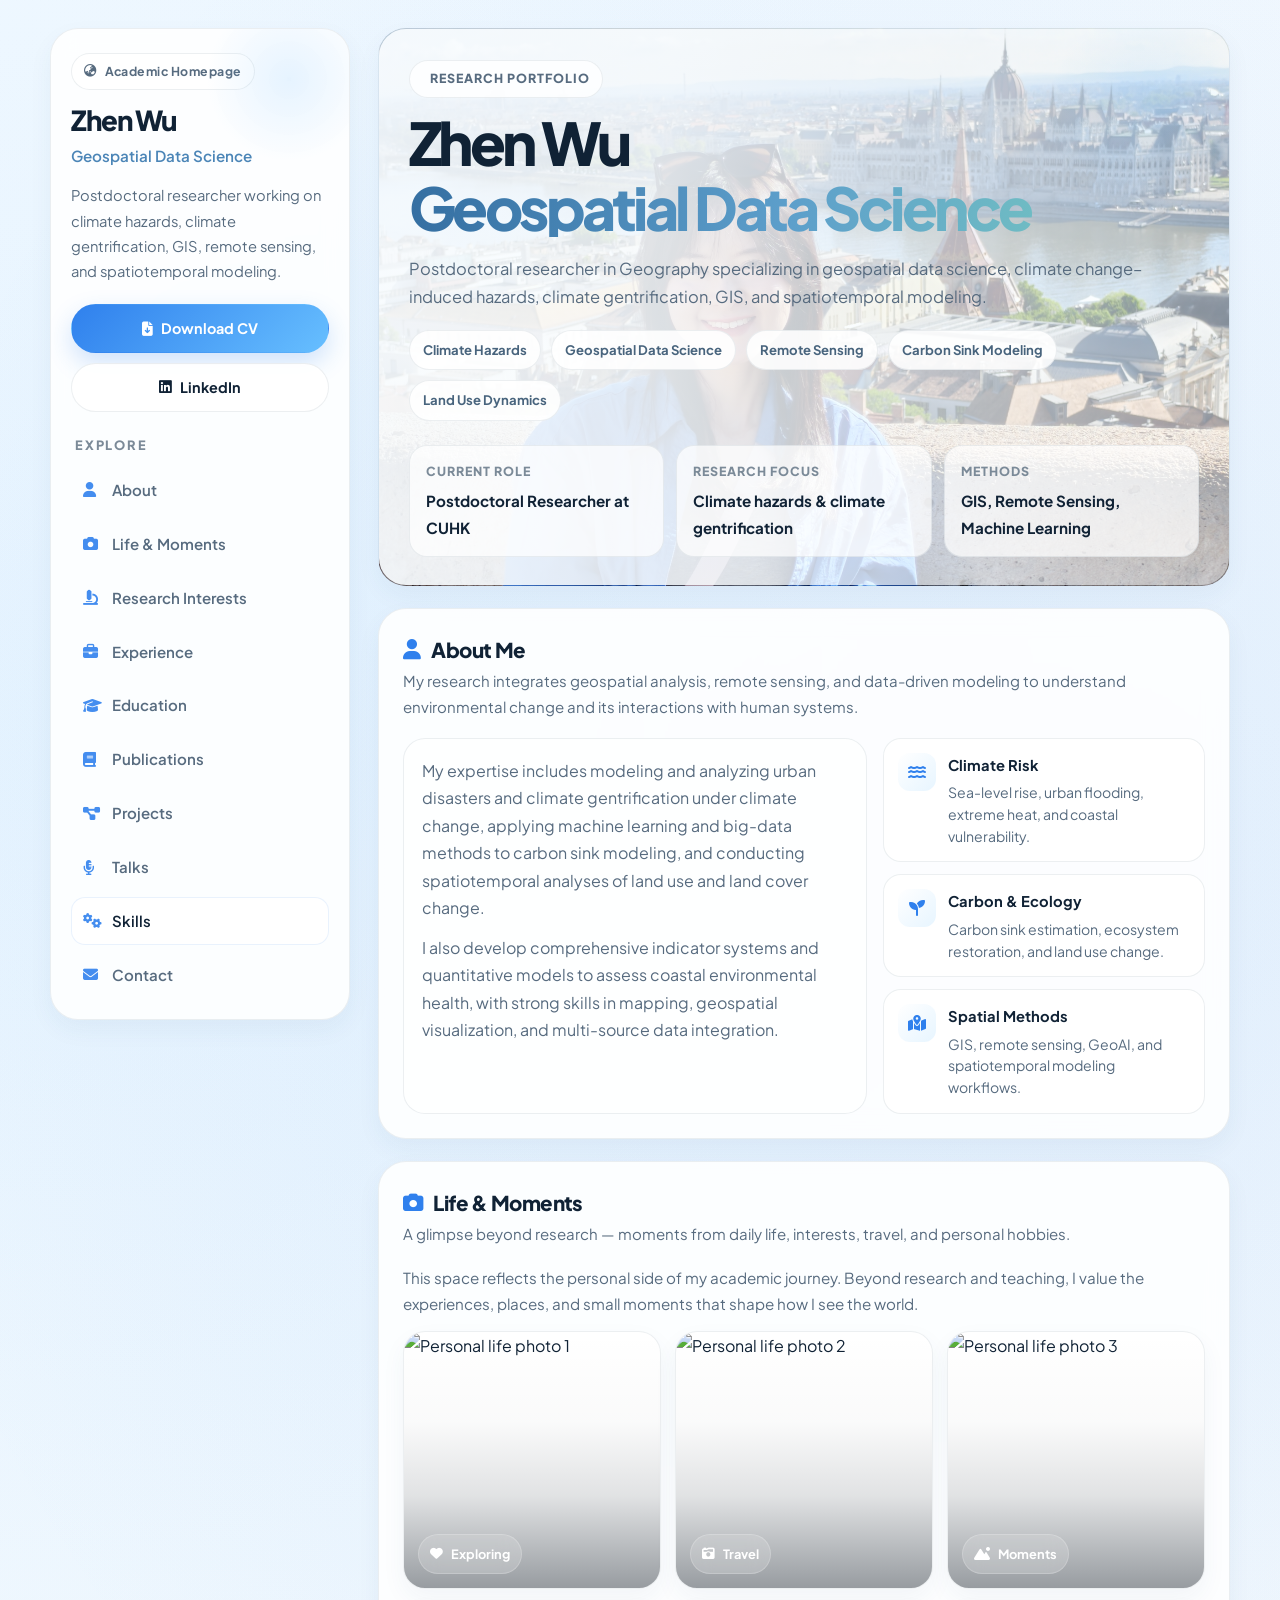
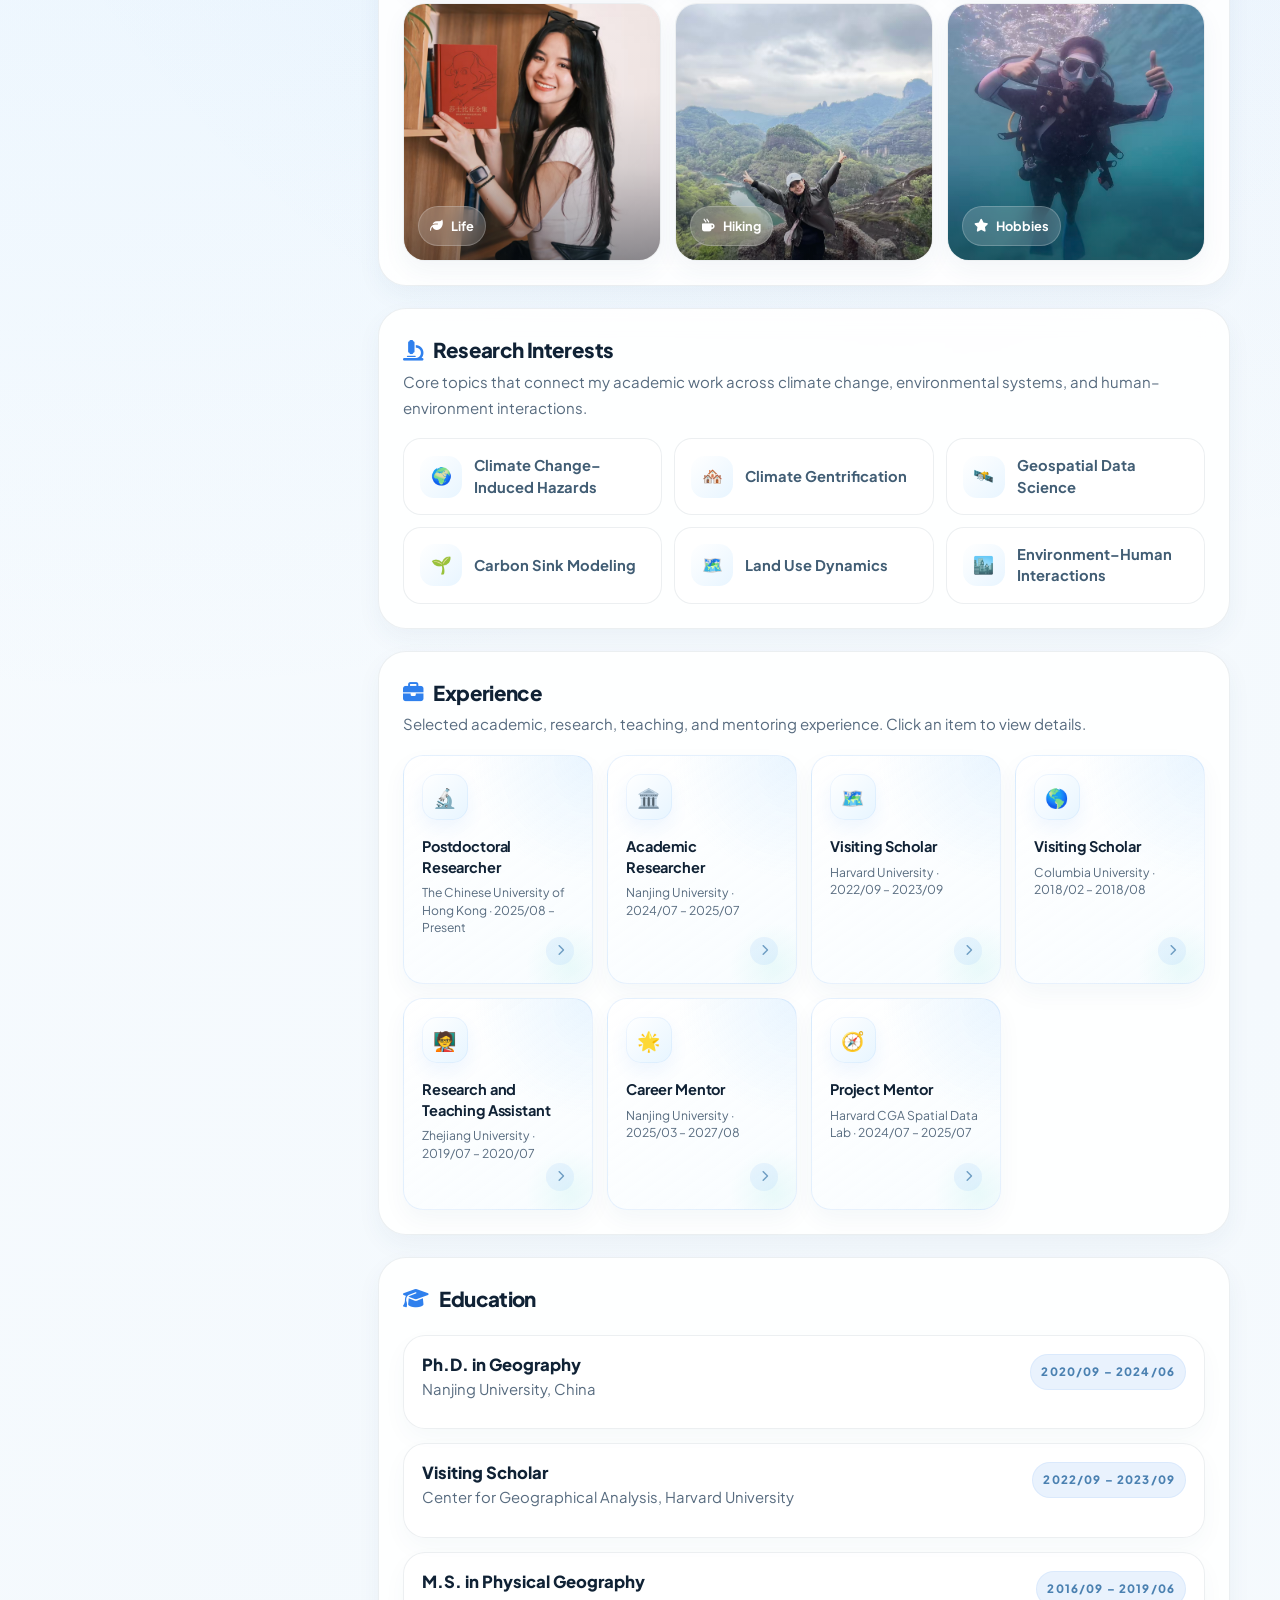
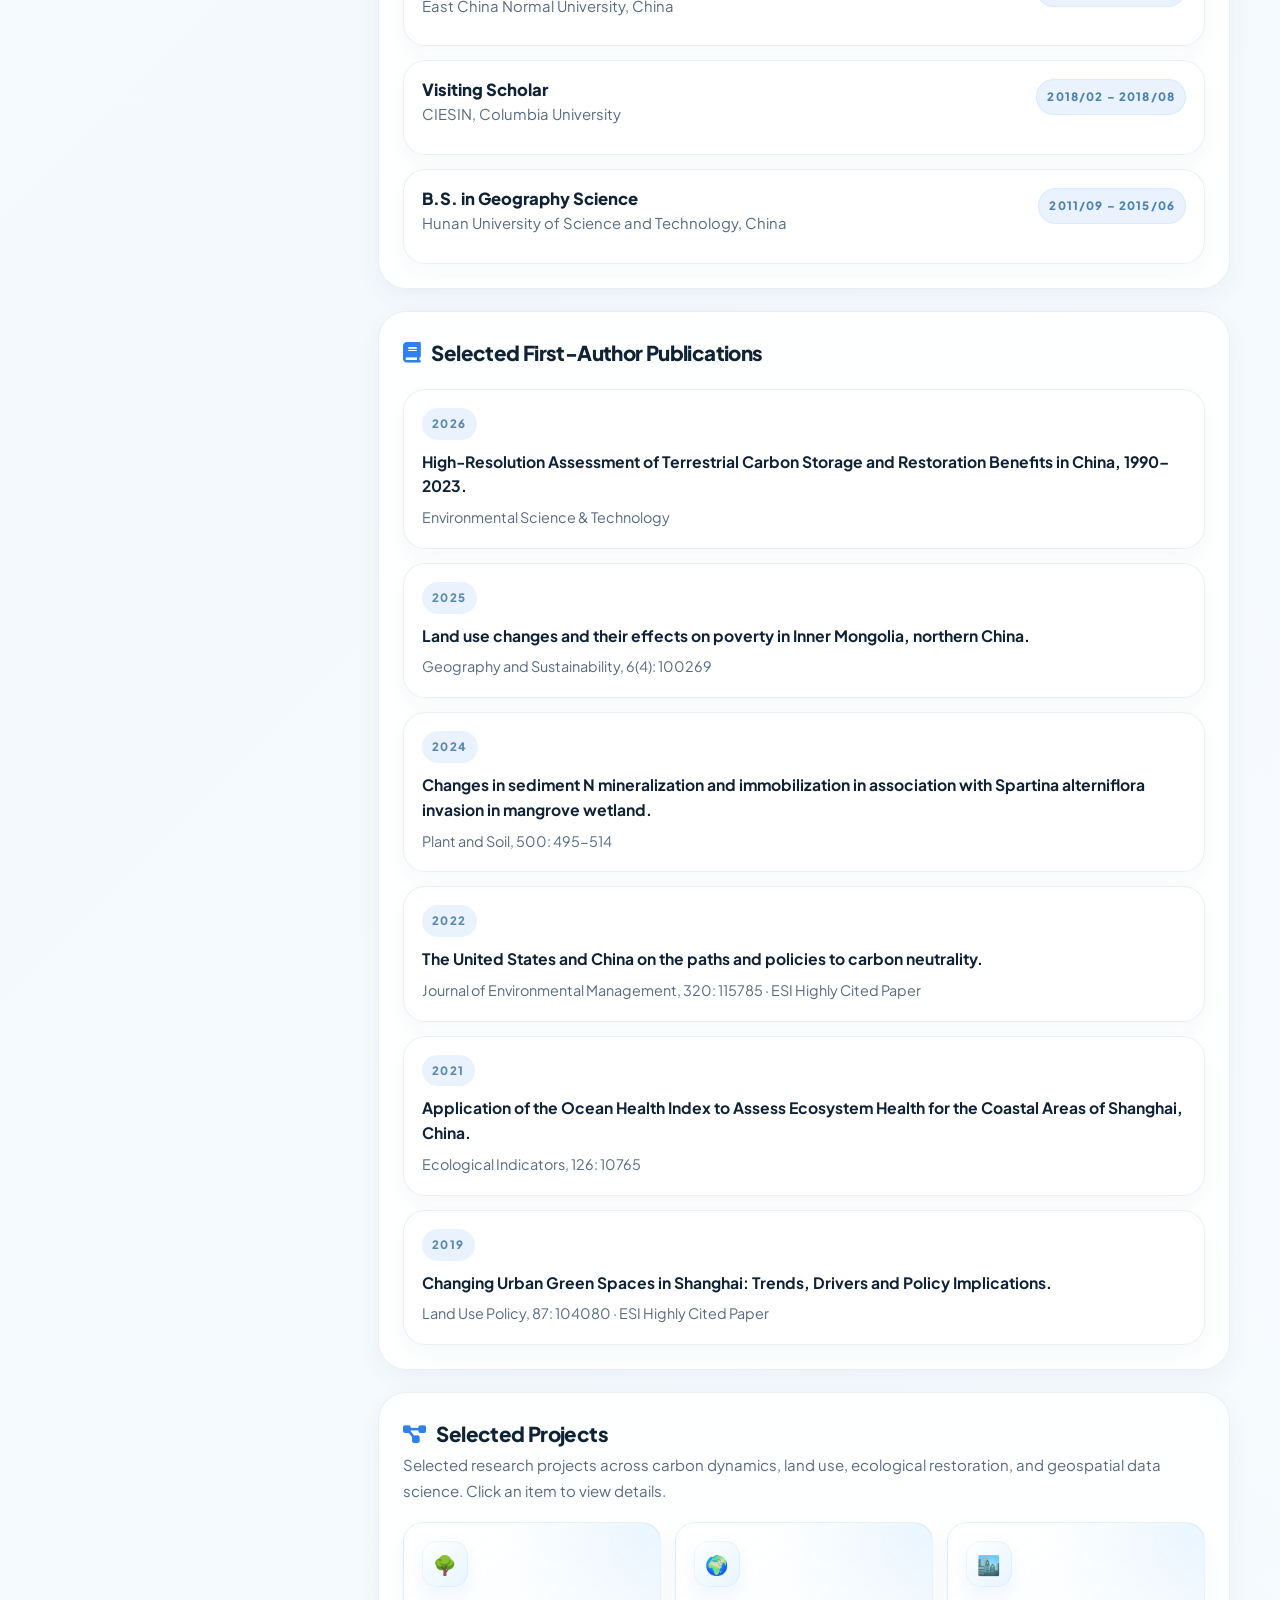
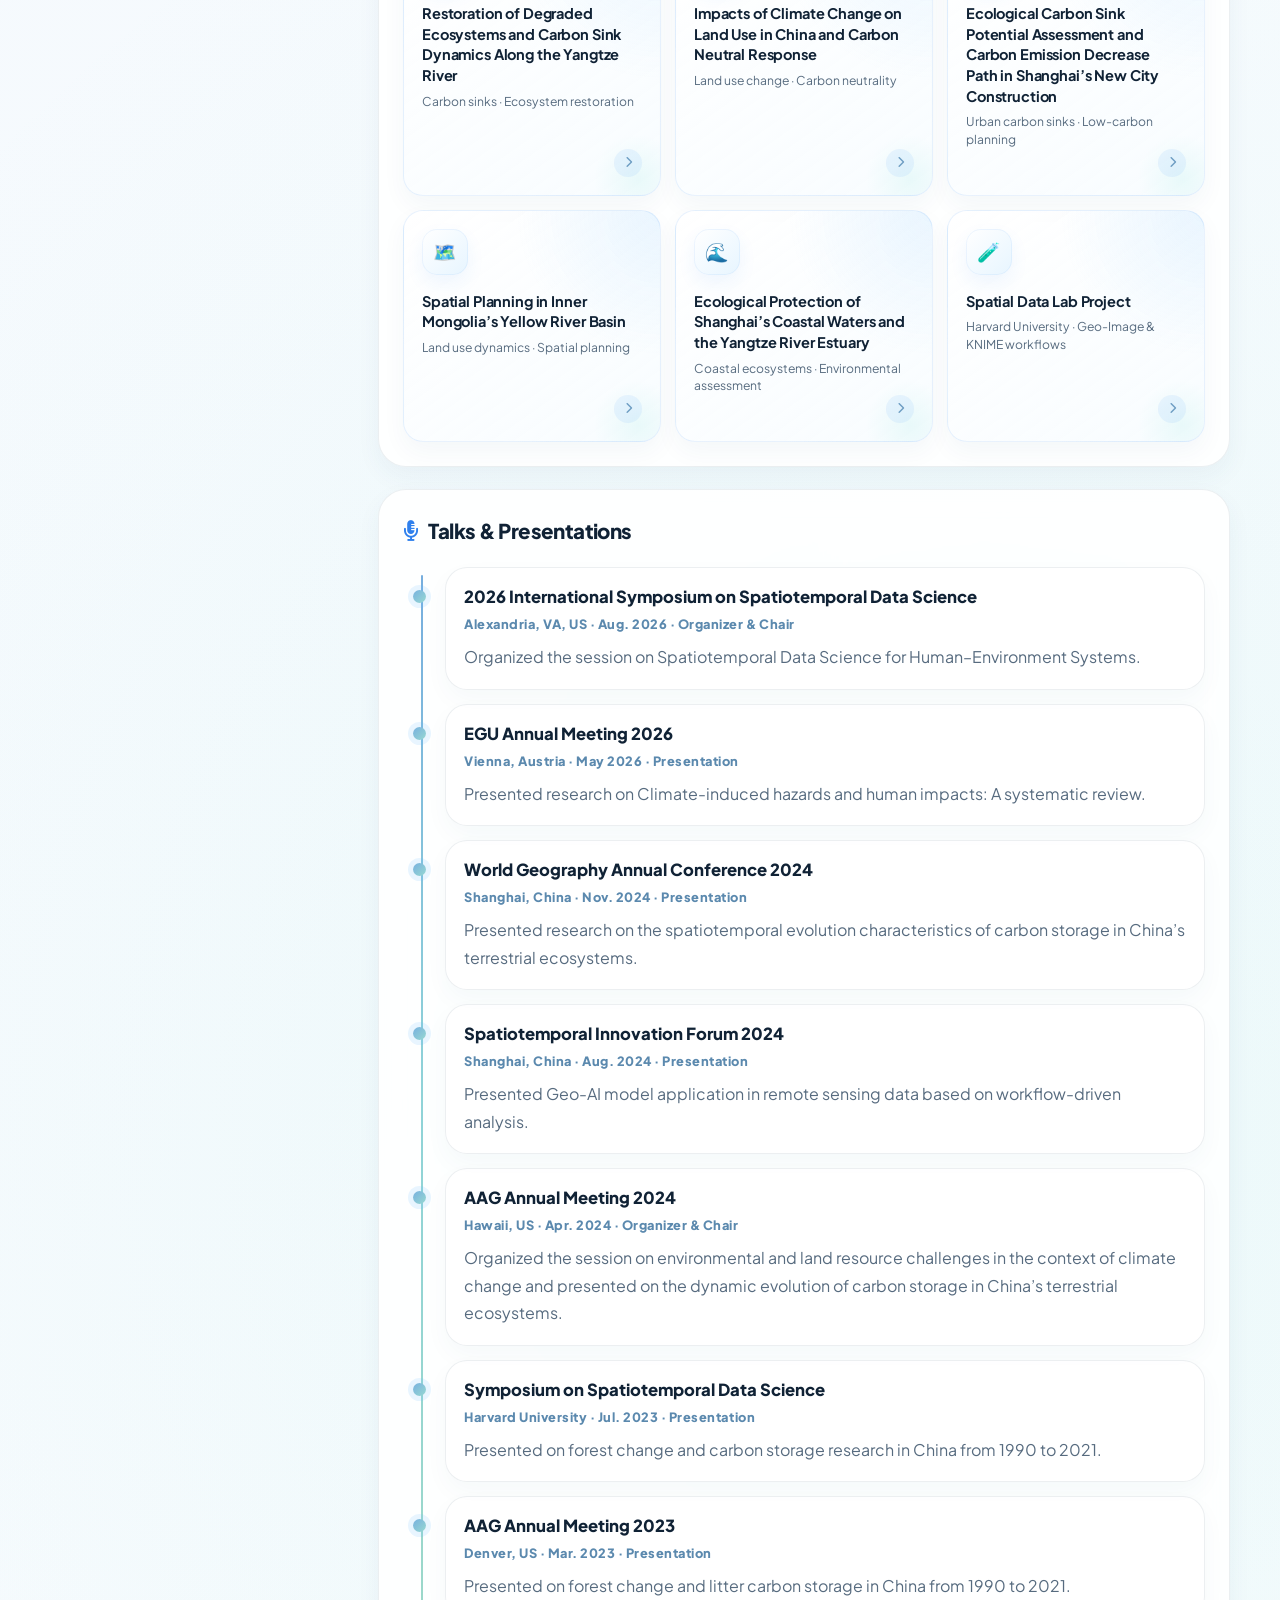
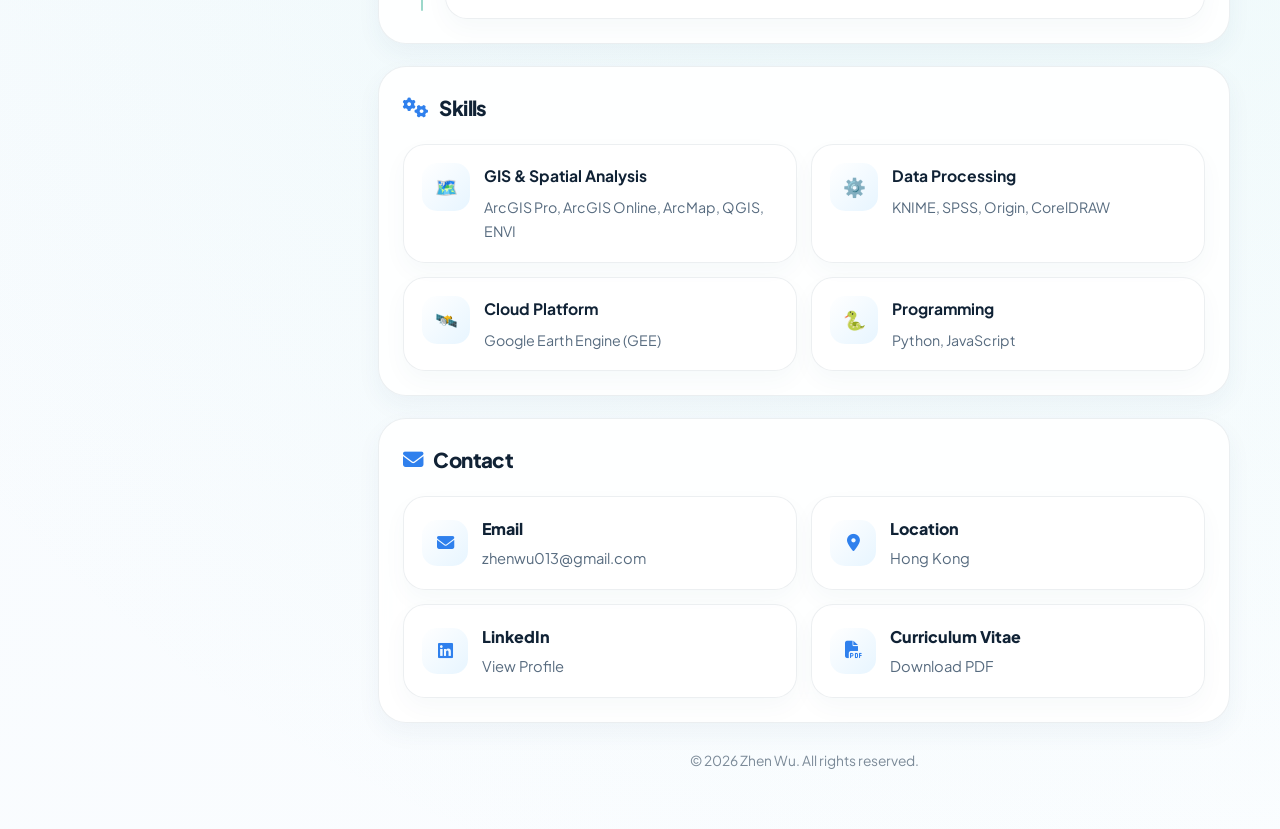
==== index.html @ fe26473e "Update index.html" ====
<!DOCTYPE html>
<html lang="en">
<head>
  <meta charset="UTF-8" />
  <meta name="viewport" content="width=device-width, initial-scale=1.0" />

  <title>Zhen Wu | Geospatial Data Science</title>
  <meta
    name="description"
    content="Academic homepage of Zhen Wu, Postdoctoral Researcher in Geography and Geospatial Data Science."
  />
  <meta name="theme-color" content="#f6fbff" />

  <meta property="og:title" content="Zhen Wu | Geospatial Data Science" />
  <meta
    property="og:description"
    content="Academic homepage of Zhen Wu, Postdoctoral Researcher in Geography and Geospatial Data Science."
  />
  <meta property="og:type" content="website" />

  <link rel="preconnect" href="https://fonts.googleapis.com" />
  <link rel="preconnect" href="https://fonts.gstatic.com" crossorigin />
  <link
    href="https://fonts.googleapis.com/css2?family=Plus+Jakarta+Sans:wght@300;400;500;600;700;800&display=swap"
    rel="stylesheet"
  />
  <link
    rel="stylesheet"
    href="https://cdnjs.cloudflare.com/ajax/libs/font-awesome/6.4.0/css/all.min.css"
  />

  <style>
    :root {
      --bg: #f6fbff;
      --bg-soft: #edf6fc;
      --surface: rgba(255, 255, 255, 0.88);
      --surface-strong: rgba(255, 255, 255, 0.96);
      --line: rgba(21, 54, 84, 0.08);
      --line-strong: rgba(21, 54, 84, 0.14);
      --text: #102235;
      --muted: #576b7f;
      --muted-2: #7b8a98;
      --accent: #2f80ed;
      --accent-2: #62b6ff;
      --accent-soft: rgba(47, 128, 237, 0.1);
      --shadow-sm: 0 10px 24px rgba(30, 73, 110, 0.05);
      --shadow-md: 0 18px 44px rgba(30, 73, 110, 0.08);
      --radius-xl: 28px;
      --radius-lg: 22px;
      --radius-md: 18px;
      --radius-sm: 14px;
      --max: 1180px;
      --nav-width: 300px;
    }

    * {
      box-sizing: border-box;
      margin: 0;
      padding: 0;
    }

    html {
      scroll-behavior: smooth;
    }

    body {
      font-family: "Plus Jakarta Sans", sans-serif;
      color: var(--text);
      line-height: 1.72;
      background:
        radial-gradient(circle at 10% 10%, rgba(98, 182, 255, 0.13), transparent 24%),
        radial-gradient(circle at 88% 12%, rgba(47, 128, 237, 0.08), transparent 20%),
        radial-gradient(circle at 80% 82%, rgba(112, 220, 208, 0.1), transparent 24%),
        linear-gradient(135deg, #f8fcff 0%, #f4f9fd 45%, #fbfdff 100%);
      -webkit-font-smoothing: antialiased;
      text-rendering: optimizeLegibility;
    }

    a {
      color: inherit;
      text-decoration: none;
    }

    img {
      display: block;
      max-width: 100%;
    }

    ul {
      padding-left: 1.15rem;
      margin-top: 0.75rem;
    }

    li {
      margin-bottom: 0.45rem;
      color: var(--muted);
    }

    p {
      color: var(--muted);
    }

    .shell {
      width: min(var(--max), calc(100% - 32px));
      margin: 0 auto;
      padding: 28px 0 56px;
    }

    .layout {
      display: grid;
      grid-template-columns: var(--nav-width) minmax(0, 1fr);
      gap: 28px;
      align-items: start;
    }

    .panel {
      background: var(--surface);
      border: 1px solid var(--line);
      border-radius: var(--radius-xl);
      box-shadow: var(--shadow-sm);
      backdrop-filter: blur(12px);
      -webkit-backdrop-filter: blur(12px);
    }

    .sidebar {
      position: sticky;
      top: 24px;
      align-self: start;
      overflow: hidden;
    }

    .sidebar-inner {
      padding: 24px 20px 20px;
      position: relative;
    }

    .sidebar-inner::before {
      content: "";
      position: absolute;
      inset: -40px -30px auto auto;
      width: 180px;
      height: 180px;
      border-radius: 50%;
      background: radial-gradient(circle, rgba(98, 182, 255, 0.15), transparent 65%);
      pointer-events: none;
    }

    .profile-badge {
      display: inline-flex;
      align-items: center;
      gap: 8px;
      padding: 7px 12px;
      border-radius: 999px;
      background: rgba(255, 255, 255, 0.86);
      border: 1px solid var(--line);
      color: var(--muted);
      font-size: 0.77rem;
      font-weight: 700;
      letter-spacing: 0.04em;
      margin-bottom: 16px;
    }

    .profile-name {
      font-size: 1.72rem;
      line-height: 1.05;
      letter-spacing: -0.04em;
      font-weight: 800;
      position: relative;
      z-index: 1;
    }

    .profile-title {
      margin-top: 8px;
      color: #4b85b7;
      font-size: 0.95rem;
      font-weight: 600;
      position: relative;
      z-index: 1;
    }

    .profile-intro {
      margin-top: 14px;
      font-size: 0.92rem;
      color: var(--muted);
      position: relative;
      z-index: 1;
    }

    .sidebar-actions {
      display: grid;
      gap: 10px;
      margin: 20px 0 22px;
      position: relative;
      z-index: 1;
    }

    .btn {
      display: inline-flex;
      align-items: center;
      justify-content: center;
      gap: 8px;
      padding: 11px 14px;
      border-radius: 999px;
      font-size: 0.9rem;
      font-weight: 700;
      border: 1px solid transparent;
      transition: background 0.22s ease, border-color 0.22s ease, box-shadow 0.22s ease, transform 0.22s ease;
    }

    .btn-primary {
      background: linear-gradient(135deg, #2f80ed, #67bfff);
      color: #fff;
      box-shadow: 0 10px 24px rgba(47, 128, 237, 0.22);
    }

    .btn-primary:hover {
      transform: translateY(-1px);
      box-shadow: 0 16px 28px rgba(47, 128, 237, 0.24);
    }

    .btn-secondary {
      background: rgba(255, 255, 255, 0.9);
      border-color: var(--line);
      color: var(--text);
    }

    .btn-secondary:hover {
      transform: translateY(-1px);
      border-color: rgba(47, 128, 237, 0.18);
      box-shadow: var(--shadow-sm);
    }

    .nav-title {
      font-size: 0.8rem;
      font-weight: 800;
      letter-spacing: 0.14em;
      text-transform: uppercase;
      color: var(--muted-2);
      margin-bottom: 10px;
      padding-left: 4px;
      position: relative;
      z-index: 1;
    }

    .nav-links {
      display: flex;
      flex-direction: column;
      gap: 6px;
      position: relative;
      z-index: 1;
    }

    .nav-link {
      display: flex;
      align-items: center;
      gap: 11px;
      padding: 11px 12px;
      border-radius: 14px;
      color: var(--muted);
      font-weight: 600;
      font-size: 0.94rem;
      transition: background 0.2s ease, color 0.2s ease, transform 0.2s ease;
    }

    .nav-link i {
      width: 18px;
      color: var(--accent);
      opacity: 0.9;
    }

    .nav-link:hover {
      background: rgba(255, 255, 255, 0.82);
      color: var(--text);
      transform: translateX(2px);
    }

    .nav-link.active {
      background: rgba(255, 255, 255, 0.96);
      color: var(--text);
      box-shadow: inset 0 0 0 1px rgba(47, 128, 237, 0.1);
    }

    .main {
      display: flex;
      flex-direction: column;
      gap: 22px;
      min-width: 0;
    }

    .hero {
      padding: 30px 30px 28px;
      position: relative;
      overflow: hidden;
      background:
        linear-gradient(135deg, rgba(255,255,255,0.95), rgba(255,255,255,0.82)),
        linear-gradient(135deg, rgba(98, 182, 255, 0.08), rgba(112, 220, 208, 0.08));
    }

    .hero::after {
      content: "";
      position: absolute;
      right: -30px;
      top: -30px;
      width: 220px;
      height: 220px;
      border-radius: 50%;
      background: radial-gradient(circle, rgba(98, 182, 255, 0.16), transparent 65%);
      pointer-events: none;
    }

    .hero-with-photo {
      min-height: 440px;
      background:
        url("assets/images/hero-bg.jpg") center 38% / cover no-repeat;
    }

    .hero-with-photo::before {
      content: "";
      position: absolute;
      inset: 0;
      background: linear-gradient(90deg, rgba(248, 252, 255, 0.93) 0%, rgba(248, 252, 255, 0.88) 34%, rgba(248, 252, 255, 0.72) 62%, rgba(248, 252, 255, 0.50) 100%);
      pointer-events: none;
    }

    .eyebrow {
      display: inline-flex;
      align-items: center;
      gap: 8px;
      padding: 7px 12px;
      border-radius: 999px;
      background: rgba(255, 255, 255, 0.82);
      border: 1px solid var(--line);
      color: var(--muted);
      font-size: 0.78rem;
      font-weight: 800;
      letter-spacing: 0.08em;
      text-transform: uppercase;
      margin-bottom: 16px;
      position: relative;
      z-index: 1;
    }

    .hero h1 {
      font-size: clamp(2.3rem, 4.6vw, 4.6rem);
      line-height: 0.98;
      letter-spacing: -0.06em;
      font-weight: 800;
      max-width: 760px;
      position: relative;
      z-index: 1;
    }

    .hero h1 span {
      display: block;
      margin-top: 8px;
      background: linear-gradient(90deg, #356fa2, #5d9fcb, #79cbbf);
      -webkit-background-clip: text;
      -webkit-text-fill-color: transparent;
    }

    .hero-lead {
      margin-top: 18px;
      max-width: 760px;
      font-size: 1.03rem;
      color: var(--muted);
      position: relative;
      z-index: 1;
    }

    .hero-tags {
      display: flex;
      flex-wrap: wrap;
      gap: 10px;
      margin-top: 18px;
      position: relative;
      z-index: 1;
    }

    .pill {
      display: inline-flex;
      align-items: center;
      padding: 8px 13px;
      border-radius: 999px;
      background: rgba(255, 255, 255, 0.88);
      border: 1px solid var(--line);
      color: #48647d;
      font-size: 0.82rem;
      font-weight: 700;
    }

    .hero-stats {
      display: grid;
      grid-template-columns: repeat(3, 1fr);
      gap: 12px;
      margin-top: 24px;
      position: relative;
      z-index: 1;
    }

    .stat-card {
      padding: 15px 16px;
      border-radius: var(--radius-md);
      background: rgba(255, 255, 255, 0.72);
      border: 1px solid var(--line);
    }

    .stat-label {
      display: block;
      font-size: 0.78rem;
      font-weight: 800;
      letter-spacing: 0.08em;
      text-transform: uppercase;
      color: var(--muted-2);
      margin-bottom: 6px;
    }

    .stat-value {
      display: block;
      font-size: 0.95rem;
      font-weight: 700;
      color: var(--text);
    }

    .section {
      padding: 24px;
      scroll-margin-top: 24px;
    }

    .section-head {
      display: flex;
      align-items: end;
      justify-content: space-between;
      gap: 16px;
      margin-bottom: 18px;
    }

    .section-title {
      display: flex;
      align-items: center;
      gap: 11px;
      font-size: 1.28rem;
      font-weight: 800;
      letter-spacing: -0.03em;
      color: var(--text);
    }

    .section-title i {
      color: var(--accent);
    }

    .section-subtitle {
      color: var(--muted);
      font-size: 0.94rem;
      max-width: 760px;
    }

    .about-grid {
      display: grid;
      grid-template-columns: 1.3fr 0.9fr;
      gap: 16px;
    }

    .soft-card {
      background: rgba(255, 255, 255, 0.7);
      border: 1px solid var(--line);
      border-radius: var(--radius-lg);
      padding: 18px;
    }

    .about-text p + p {
      margin-top: 12px;
    }

    .mini-highlights {
      display: grid;
      gap: 12px;
    }

    .mini-item {
      display: flex;
      gap: 12px;
      align-items: flex-start;
      padding: 14px;
      border-radius: var(--radius-md);
      background: rgba(255, 255, 255, 0.76);
      border: 1px solid var(--line);
    }

    .mini-icon {
      width: 38px;
      height: 38px;
      border-radius: 12px;
      display: grid;
      place-items: center;
      background: linear-gradient(135deg, #ffffff, #e7f5ff);
      color: var(--accent);
      font-size: 1rem;
      flex-shrink: 0;
    }

    .mini-item strong {
      display: block;
      margin-bottom: 4px;
      font-size: 0.92rem;
    }

    .mini-item span {
      display: block;
      color: var(--muted);
      font-size: 0.88rem;
      line-height: 1.55;
    }

    .gallery-wrap {
      display: grid;
      gap: 14px;
    }

    .gallery-intro {
      max-width: 760px;
      color: var(--muted);
      font-size: 0.95rem;
    }

    .photo-gallery {
      display: grid;
      grid-template-columns: repeat(3, 1fr);
      gap: 14px;
    }

    .photo-card {
      position: relative;
      overflow: hidden;
      border-radius: 22px;
      border: 1px solid var(--line);
      box-shadow: var(--shadow-sm);
      background: #fff;
      aspect-ratio: 1 / 1;
      isolation: isolate;
    }

    .photo-card img {
      width: 100%;
      height: 100%;
      object-fit: cover;
      transition: transform 0.45s ease;
    }

    .photo-card::after {
      content: "";
      position: absolute;
      inset: 0;
      background: linear-gradient(
        to top,
        rgba(8, 19, 30, 0.42) 0%,
        rgba(8, 19, 30, 0.12) 36%,
        rgba(8, 19, 30, 0.02) 65%,
        transparent 100%
      );
      z-index: 1;
      pointer-events: none;
    }

    .photo-card:hover img {
      transform: scale(1.04);
    }

    .photo-label {
      position: absolute;
      left: 14px;
      bottom: 14px;
      z-index: 2;
      display: inline-flex;
      align-items: center;
      gap: 8px;
      padding: 8px 11px;
      border-radius: 999px;
      background: rgba(255, 255, 255, 0.18);
      backdrop-filter: blur(10px);
      -webkit-backdrop-filter: blur(10px);
      color: #fff;
      font-size: 0.8rem;
      font-weight: 700;
      border: 1px solid rgba(255, 255, 255, 0.2);
    }

    .focus-grid {
      display: grid;
      grid-template-columns: repeat(3, 1fr);
      gap: 12px;
    }

    .focus-card {
      display: flex;
      gap: 12px;
      align-items: center;
      padding: 16px;
      border-radius: var(--radius-md);
      background: rgba(255, 255, 255, 0.76);
      border: 1px solid var(--line);
    }

    .focus-emoji {
      width: 42px;
      height: 42px;
      border-radius: 14px;
      display: grid;
      place-items: center;
      background: linear-gradient(135deg, #ffffff, #e8f5ff);
      font-size: 1.05rem;
      flex-shrink: 0;
    }

    .focus-card span:last-child {
      font-weight: 700;
      color: #415d74;
      font-size: 0.92rem;
      line-height: 1.45;
    }

    .detail-list,
    .pub-list,
    .timeline,
    .flow-list {
      display: grid;
      gap: 14px;
    }

    .detail-item,
    .pub,
    .timeline-item,
    .flow-card,
    .skill-card,
    .contact-card {
      background: rgba(255, 255, 255, 0.76);
      border: 1px solid var(--line);
      border-radius: var(--radius-lg);
      box-shadow: 0 10px 24px rgba(30, 73, 110, 0.035);
    }

    .detail-item,
    .pub,
    .timeline-item,
    .flow-card,
    .skill-card,
    .contact-card {
      padding: 18px;
    }

    .detail-top {
      display: flex;
      justify-content: space-between;
      align-items: flex-start;
      gap: 16px;
      flex-wrap: wrap;
      margin-bottom: 8px;
    }

    .detail-item h3,
    .flow-card h3,
    .timeline-item h3 {
      font-size: 1.04rem;
      line-height: 1.38;
      font-weight: 800;
      color: var(--text);
    }

    .detail-meta {
      color: var(--muted);
      font-size: 0.93rem;
    }

    .time-chip {
      display: inline-flex;
      align-items: center;
      padding: 7px 10px;
      border-radius: 999px;
      background: var(--accent-soft);
      color: #4b81b1;
      font-size: 0.72rem;
      letter-spacing: 0.1em;
      text-transform: uppercase;
      font-weight: 800;
      white-space: nowrap;
      border: 1px solid rgba(47, 128, 237, 0.08);
    }

    .flow-intro {
      margin: 10px 0 14px;
      font-size: 0.94rem;
      color: var(--muted);
    }

    .flow {
      display: flex;
      gap: 10px;
      align-items: stretch;
      flex-wrap: wrap;
    }

    .step {
      flex: 1 1 170px;
      min-width: 170px;
      padding: 14px;
      border-radius: 18px;
      background: linear-gradient(180deg, #ffffff, #f9fcff);
      border: 1px solid rgba(47, 128, 237, 0.08);
    }

    .step .emoji {
      font-size: 1.25rem;
      margin-bottom: 6px;
    }

    .step strong {
      display: block;
      font-size: 0.9rem;
      margin-bottom: 4px;
      color: var(--text);
    }

    .step span {
      display: block;
      color: var(--muted);
      font-size: 0.84rem;
      line-height: 1.55;
    }

    .arrow {
      min-width: 24px;
      display: grid;
      place-items: center;
      color: #72abd8;
      font-size: 1.2rem;
      font-weight: 900;
    }

    .timeline {
      position: relative;
    }

    .timeline::before {
      content: "";
      position: absolute;
      left: 18px;
      top: 8px;
      bottom: 8px;
      width: 2px;
      border-radius: 999px;
      background: linear-gradient(180deg, #77aede, #8fd3d8, #9cd8ca);
    }

    .timeline-item {
      position: relative;
      margin-left: 42px;
    }

    .timeline-item::before {
      content: "";
      position: absolute;
      left: -33px;
      top: 22px;
      width: 13px;
      height: 13px;
      border-radius: 50%;
      background: linear-gradient(135deg, #77b1df, #97d8d2);
      box-shadow: 0 0 0 5px rgba(98, 182, 255, 0.14);
    }

    .timeline-meta {
      color: #5b89ae;
      font-size: 0.8rem;
      font-weight: 800;
      letter-spacing: 0.04em;
      margin-top: 4px;
    }

    .timeline-item p {
      margin-top: 8px;
    }

    .pub .year {
      display: inline-flex;
      align-items: center;
      padding: 6px 10px;
      border-radius: 999px;
      margin-bottom: 10px;
      background: var(--accent-soft);
      color: #5b89ae;
      font-size: 0.72rem;
      font-weight: 800;
      letter-spacing: 0.12em;
      text-transform: uppercase;
    }

    .pub strong {
      display: block;
      font-size: 0.98rem;
      line-height: 1.58;
      color: var(--text);
    }

    .pub span {
      display: block;
      margin-top: 6px;
      color: var(--muted);
      font-size: 0.9rem;
    }

    .skills-grid {
      display: grid;
      grid-template-columns: repeat(2, 1fr);
      gap: 14px;
    }

    .skill-card {
      display: flex;
      gap: 14px;
      align-items: flex-start;
    }

    .skill-icon {
      width: 48px;
      height: 48px;
      border-radius: 15px;
      display: grid;
      place-items: center;
      background: linear-gradient(135deg, #ffffff, #e7f5ff);
      color: var(--accent);
      font-size: 1.15rem;
      flex-shrink: 0;
    }

    .skill-card h4 {
      font-size: 0.98rem;
      margin-bottom: 5px;
      color: var(--text);
    }

    .skill-card p {
      font-size: 0.89rem;
    }

    .contact-grid {
      display: grid;
      grid-template-columns: repeat(2, 1fr);
      gap: 14px;
    }

    .contact-card {
      display: flex;
      gap: 14px;
      align-items: center;
    }

    .contact-icon {
      width: 46px;
      height: 46px;
      border-radius: 15px;
      display: grid;
      place-items: center;
      background: linear-gradient(135deg, #ffffff, #e7f5ff);
      color: var(--accent);
      font-size: 1.08rem;
      flex-shrink: 0;
    }

    .contact-title {
      font-weight: 800;
      margin-bottom: 3px;
      color: var(--text);
    }

    .contact-desc,
    .contact-desc a {
      color: var(--muted);
      font-size: 0.92rem;
      word-break: break-word;
    }

    .contact-desc a:hover {
      color: var(--accent);
    }

    footer {
      text-align: center;
      color: var(--muted-2);
      font-size: 0.86rem;
      padding-top: 4px;
    }

    .reveal {
      opacity: 0;
      transform: translateY(20px);
      transition: opacity 0.7s ease, transform 0.7s ease;
    }

    .reveal.visible {
      opacity: 1;
      transform: translateY(0);
    }

    a:focus-visible,
    .btn:focus-visible,
    .nav-link:focus-visible {
      outline: 3px solid rgba(47, 128, 237, 0.25);
      outline-offset: 3px;
    }



    /* Portfolio card grid for Experience & Projects */
    .compact-list {
      display: grid;
      grid-template-columns: repeat(4, minmax(0, 1fr));
      gap: 14px;
    }

    .projects-grid {
      grid-template-columns: repeat(3, minmax(0, 1fr));
    }

    .compact-link {
      position: relative;
      display: flex;
      flex-direction: column;
      align-items: flex-start;
      min-height: 178px;
      padding: 18px;
      overflow: hidden;
      border-radius: 20px;
      background:
        radial-gradient(circle at 100% 0%, rgba(98, 182, 255, 0.12), transparent 42%),
        linear-gradient(145deg, rgba(255, 255, 255, 0.96), rgba(247, 252, 255, 0.86));
      border: 1px solid rgba(47, 128, 237, 0.10);
      box-shadow: 0 10px 24px rgba(30, 73, 110, 0.045);
      transition: transform 0.24s ease, box-shadow 0.24s ease, border-color 0.24s ease, background 0.24s ease;
    }

    .compact-link::after {
      content: "";
      position: absolute;
      right: -24px;
      bottom: -30px;
      width: 92px;
      height: 92px;
      border-radius: 50%;
      background: radial-gradient(circle, rgba(112, 220, 208, 0.12), transparent 68%);
      pointer-events: none;
    }

    .compact-link:hover {
      transform: translateY(-5px);
      background:
        radial-gradient(circle at 100% 0%, rgba(98, 182, 255, 0.18), transparent 44%),
        linear-gradient(145deg, #ffffff, #f5fbff);
      border-color: rgba(47, 128, 237, 0.22);
      box-shadow: 0 18px 34px rgba(30, 73, 110, 0.10);
    }

    .compact-icon {
      width: 46px;
      height: 46px;
      flex-shrink: 0;
      display: grid;
      place-items: center;
      margin-bottom: 16px;
      border-radius: 15px;
      background: linear-gradient(135deg, #ffffff, #e7f5ff);
      font-size: 1.18rem;
      box-shadow:
        inset 0 0 0 1px rgba(47, 128, 237, 0.07),
        0 8px 18px rgba(47, 128, 237, 0.07);
    }

    .compact-text {
      min-width: 0;
      width: 100%;
      padding-right: 4px;
    }

    .compact-text strong {
      display: block;
      color: var(--text);
      font-size: 0.91rem;
      line-height: 1.42;
      letter-spacing: -0.01em;
    }

    .compact-text span {
      display: block;
      margin-top: 7px;
      color: var(--muted);
      font-size: 0.76rem;
      line-height: 1.45;
    }

    .compact-arrow {
      position: relative;
      z-index: 1;
      display: grid;
      place-items: center;
      width: 28px;
      height: 28px;
      margin-top: auto;
      margin-left: auto;
      border-radius: 999px;
      background: rgba(47, 128, 237, 0.08);
      color: #6f9ec3;
      font-size: 0.72rem;
      transition: transform 0.2s ease, color 0.2s ease, background 0.2s ease;
    }

    .compact-link:hover .compact-arrow {
      transform: translateX(3px);
      color: var(--accent);
      background: rgba(47, 128, 237, 0.13);
    }

    @media (max-width: 1120px) {
      .layout {
        grid-template-columns: 1fr;
      }

      .sidebar {
        position: relative;
        top: auto;
      }
    }

    @media (max-width: 920px) {
      .compact-list {
        grid-template-columns: repeat(2, minmax(0, 1fr));
      }

      .projects-grid {
        grid-template-columns: repeat(2, minmax(0, 1fr));
      }

      .hero-stats,
      .about-grid,
      .focus-grid,
      .contact-grid,
      .skills-grid {
        grid-template-columns: 1fr;
      }

      .photo-gallery {
        grid-template-columns: repeat(2, 1fr);
      }

      .flow {
        flex-direction: column;
      }

      .arrow {
        transform: rotate(90deg);
      }
    }

    @media (max-width: 680px) {
      .compact-list {
        grid-template-columns: 1fr;
      }

      .projects-grid {
        grid-template-columns: 1fr;
      }

      .compact-link {
        min-height: 0;
      }

      .shell {
        width: min(var(--max), calc(100% - 18px));
        padding: 18px 0 34px;
      }

      .sidebar-inner,
      .hero,
      .section {
        padding: 18px;
      }

      .hero h1 {
        font-size: 2.1rem;
      }

      .photo-gallery {
        grid-template-columns: 1fr;
      }

      .timeline-item {
        margin-left: 34px;
      }

      .timeline::before {
        left: 14px;
      }

      .timeline-item::before {
        left: -25px;
      }
    }

    @media (prefers-reduced-motion: reduce) {
      html {
        scroll-behavior: auto;
      }

      *,
      *::before,
      *::after {
        animation: none !important;
        transition: none !important;
      }

      .reveal {
        opacity: 1;
        transform: none;
      }
    }
  </style>
</head>

<body>
  <div class="shell">
    <div class="layout">
      <aside class="sidebar panel">
        <div class="sidebar-inner">
          <div class="profile-badge">
            <i class="fa-solid fa-earth-asia"></i>
            Academic Homepage
          </div>

          <div class="profile-name">Zhen Wu</div>
          <div class="profile-title">Geospatial Data Science</div>
          <p class="profile-intro">
            Postdoctoral researcher working on climate hazards, climate gentrification,
            GIS, remote sensing, and spatiotemporal modeling.
          </p>

          <div class="sidebar-actions">
            <a
              href="https://raw.githubusercontent.com/zhenwu013/zhenwu013.github.io/main/assets/files/CV-Wu-2026.pdf"
              class="btn btn-primary"
              target="_blank"
              rel="noopener noreferrer"
            >
              <i class="fa-solid fa-file-arrow-down"></i>
              Download CV
            </a>

            <a
              href="https://www.linkedin.com/in/zhen-wu-375510266/"
              target="_blank"
              rel="noopener noreferrer"
              class="btn btn-secondary"
            >
              <i class="fa-brands fa-linkedin"></i>
              LinkedIn
            </a>
          </div>

          <div class="nav-title">Explore</div>
          <nav class="nav-links" aria-label="Section navigation">
            <a href="#about" class="nav-link"><i class="fa-solid fa-user"></i> About</a>
            <a href="#gallery" class="nav-link"><i class="fa-solid fa-camera"></i> Life & Moments</a>
            <a href="#focus" class="nav-link"><i class="fa-solid fa-microscope"></i> Research Interests</a>
            <a href="#work" class="nav-link"><i class="fa-solid fa-briefcase"></i> Experience</a>
            <a href="#education" class="nav-link"><i class="fa-solid fa-graduation-cap"></i> Education</a>
            <a href="#publications" class="nav-link"><i class="fa-solid fa-book"></i> Publications</a>
            <a href="#projects" class="nav-link"><i class="fa-solid fa-diagram-project"></i> Projects</a>
            <a href="#talks" class="nav-link"><i class="fa-solid fa-microphone-lines"></i> Talks</a>
            <a href="#skills" class="nav-link"><i class="fa-solid fa-gears"></i> Skills</a>
            <a href="#contact" class="nav-link"><i class="fa-solid fa-envelope"></i> Contact</a>
          </nav>
        </div>
      </aside>

      <main class="main">
        <section class="hero hero-with-photo panel reveal">
          <span class="eyebrow">
            <i class="fa-solid fa-sparkles"></i>
            Research Portfolio
          </span>

          <h1>
            Zhen Wu
            <span>Geospatial Data Science</span>
          </h1>

          <p class="hero-lead">
            Postdoctoral researcher in Geography specializing in geospatial data science,
            climate change–induced hazards, climate gentrification, GIS, and spatiotemporal modeling.
          </p>

          <div class="hero-tags">
            <span class="pill">Climate Hazards</span>
            <span class="pill">Geospatial Data Science</span>
            <span class="pill">Remote Sensing</span>
            <span class="pill">Carbon Sink Modeling</span>
            <span class="pill">Land Use Dynamics</span>
          </div>

          <div class="hero-stats">
            <div class="stat-card">
              <span class="stat-label">Current Role</span>
              <span class="stat-value">Postdoctoral Researcher at CUHK</span>
            </div>
            <div class="stat-card">
              <span class="stat-label">Research Focus</span>
              <span class="stat-value">Climate hazards & climate gentrification</span>
            </div>
            <div class="stat-card">
              <span class="stat-label">Methods</span>
              <span class="stat-value">GIS, Remote Sensing, Machine Learning</span>
            </div>
          </div>
        </section>

        <section id="about" class="section panel reveal">
          <div class="section-head">
            <div>
              <h2 class="section-title"><i class="fa-solid fa-user"></i> About Me</h2>
              <p class="section-subtitle">
                My research integrates geospatial analysis, remote sensing, and data-driven modeling
                to understand environmental change and its interactions with human systems.
              </p>
            </div>
          </div>

          <div class="about-grid">
            <div class="soft-card about-text">
              <p>
                My expertise includes modeling and analyzing urban disasters and climate gentrification
                under climate change, applying machine learning and big-data methods to carbon sink
                modeling, and conducting spatiotemporal analyses of land use and land cover change.
              </p>
              <p>
                I also develop comprehensive indicator systems and quantitative models to assess coastal
                environmental health, with strong skills in mapping, geospatial visualization, and
                multi-source data integration.
              </p>
            </div>

            <div class="mini-highlights">
              <div class="mini-item">
                <div class="mini-icon"><i class="fa-solid fa-water"></i></div>
                <div>
                  <strong>Climate Risk</strong>
                  <span>Sea-level rise, urban flooding, extreme heat, and coastal vulnerability.</span>
                </div>
              </div>

              <div class="mini-item">
                <div class="mini-icon"><i class="fa-solid fa-seedling"></i></div>
                <div>
                  <strong>Carbon & Ecology</strong>
                  <span>Carbon sink estimation, ecosystem restoration, and land use change.</span>
                </div>
              </div>

              <div class="mini-item">
                <div class="mini-icon"><i class="fa-solid fa-map-location-dot"></i></div>
                <div>
                  <strong>Spatial Methods</strong>
                  <span>GIS, remote sensing, GeoAI, and spatiotemporal modeling workflows.</span>
                </div>
              </div>
            </div>
          </div>
        </section>

        <section id="gallery" class="section panel reveal">
          <div class="section-head">
            <div>
              <h2 class="section-title"><i class="fa-solid fa-camera"></i> Life & Moments</h2>
              <p class="section-subtitle">
                A glimpse beyond research — moments from daily life, interests, travel, and personal hobbies.
              </p>
            </div>
          </div>

          <div class="gallery-wrap">
            <p class="gallery-intro">
              This space reflects the personal side of my academic journey. Beyond research and teaching,
              I value the experiences, places, and small moments that shape how I see the world.
            </p>

            <div class="photo-gallery">
              <figure class="photo-card">
                <img src="assets/images/life1.jpg" alt="Personal life photo 1" loading="lazy" />
                <figcaption class="photo-label">
                  <i class="fa-solid fa-heart"></i>
                  Exploring
                </figcaption>
              </figure>

              <figure class="photo-card">
                <img src="assets/images/life2.jpg" alt="Personal life photo 2" loading="lazy" />
                <figcaption class="photo-label">
                  <i class="fa-solid fa-camera-retro"></i>
                  Travel
                </figcaption>
              </figure>

              <figure class="photo-card">
                <img src="assets/images/life3.jpg" alt="Personal life photo 3" loading="lazy" />
                <figcaption class="photo-label">
                  <i class="fa-solid fa-mountain-sun"></i>
                  Moments
                </figcaption>
              </figure>

              <figure class="photo-card">
                <img src="assets/images/life4.jpg" alt="Personal life photo 4" loading="lazy" />
                <figcaption class="photo-label">
                  <i class="fa-solid fa-leaf"></i>
                  Life
                </figcaption>
              </figure>

              <figure class="photo-card">
                <img src="assets/images/life5.jpg" alt="Personal life photo 5" loading="lazy" />
                <figcaption class="photo-label">
                  <i class="fa-solid fa-mug-hot"></i>
                  Hiking
                </figcaption>
              </figure>

              <figure class="photo-card">
                <img src="assets/images/life6.jpg" alt="Personal life photo 6" loading="lazy" />
                <figcaption class="photo-label">
                  <i class="fa-solid fa-star"></i>
                  Hobbies
                </figcaption>
              </figure>
            </div>
          </div>
        </section>

        <section id="focus" class="section panel reveal">
          <div class="section-head">
            <div>
              <h2 class="section-title"><i class="fa-solid fa-microscope"></i> Research Interests</h2>
              <p class="section-subtitle">
                Core topics that connect my academic work across climate change, environmental systems,
                and human–environment interactions.
              </p>
            </div>
          </div>

          <div class="focus-grid">
            <div class="focus-card">
              <span class="focus-emoji">🌍</span>
              <span>Climate Change–Induced Hazards</span>
            </div>
            <div class="focus-card">
              <span class="focus-emoji">🏘️</span>
              <span>Climate Gentrification</span>
            </div>
            <div class="focus-card">
              <span class="focus-emoji">🛰️</span>
              <span>Geospatial Data Science</span>
            </div>
            <div class="focus-card">
              <span class="focus-emoji">🌱</span>
              <span>Carbon Sink Modeling</span>
            </div>
            <div class="focus-card">
              <span class="focus-emoji">🗺️</span>
              <span>Land Use Dynamics</span>
            </div>
            <div class="focus-card">
              <span class="focus-emoji">🏙️</span>
              <span>Environment–Human Interactions</span>
            </div>
          </div>
        </section>

        <section id="work" class="section panel reveal">
          <div class="section-head">
            <div>
              <h2 class="section-title"><i class="fa-solid fa-briefcase"></i> Experience</h2>
              <p class="section-subtitle">
                Selected academic, research, teaching, and mentoring experience. Click an item to view details.
              </p>
            </div>
          </div>

          <div class="compact-list">
            <a href="work.html#cuhk-postdoc" class="compact-link">
              <div class="compact-icon">🔬</div>
              <div class="compact-text">
                <strong>Postdoctoral Researcher</strong>
                <span>The Chinese University of Hong Kong · 2025/08 – Present</span>
              </div>
              <i class="fa-solid fa-chevron-right compact-arrow" aria-hidden="true"></i>
            </a>

            <a href="work.html#nju-researcher" class="compact-link">
              <div class="compact-icon">🏛️</div>
              <div class="compact-text">
                <strong>Academic Researcher</strong>
                <span>Nanjing University · 2024/07 – 2025/07</span>
              </div>
              <i class="fa-solid fa-chevron-right compact-arrow" aria-hidden="true"></i>
            </a>

            <a href="work.html#harvard-visiting" class="compact-link">
              <div class="compact-icon">🗺️</div>
              <div class="compact-text">
                <strong>Visiting Scholar</strong>
                <span>Harvard University · 2022/09 – 2023/09</span>
              </div>
              <i class="fa-solid fa-chevron-right compact-arrow" aria-hidden="true"></i>
            </a>

            <a href="work.html#columbia-visiting" class="compact-link">
              <div class="compact-icon">🌎</div>
              <div class="compact-text">
                <strong>Visiting Scholar</strong>
                <span>Columbia University · 2018/02 – 2018/08</span>
              </div>
              <i class="fa-solid fa-chevron-right compact-arrow" aria-hidden="true"></i>
            </a>

            <a href="work.html#zju-assistant" class="compact-link">
              <div class="compact-icon">🧑‍🏫</div>
              <div class="compact-text">
                <strong>Research and Teaching Assistant</strong>
                <span>Zhejiang University · 2019/07 – 2020/07</span>
              </div>
              <i class="fa-solid fa-chevron-right compact-arrow" aria-hidden="true"></i>
            </a>

            <a href="work.html#career-mentor" class="compact-link">
              <div class="compact-icon">🌟</div>
              <div class="compact-text">
                <strong>Career Mentor</strong>
                <span>Nanjing University · 2025/03 – 2027/08</span>
              </div>
              <i class="fa-solid fa-chevron-right compact-arrow" aria-hidden="true"></i>
            </a>

            <a href="work.html#project-mentor" class="compact-link">
              <div class="compact-icon">🧭</div>
              <div class="compact-text">
                <strong>Project Mentor</strong>
                <span>Harvard CGA Spatial Data Lab · 2024/07 – 2025/07</span>
              </div>
              <i class="fa-solid fa-chevron-right compact-arrow" aria-hidden="true"></i>
            </a>
          </div>
        </section>

        <section id="education" class="section panel reveal">
          <div class="section-head">
            <div>
              <h2 class="section-title"><i class="fa-solid fa-graduation-cap"></i> Education</h2>
            </div>
          </div>

          <div class="detail-list">
            <article class="detail-item">
              <div class="detail-top">
                <div>
                  <h3>Ph.D. in Geography</h3>
                  <div class="detail-meta">Nanjing University, China</div>
                </div>
                <span class="time-chip">2020/09 – 2024/06</span>
              </div>
            </article>

            <article class="detail-item">
              <div class="detail-top">
                <div>
                  <h3>Visiting Scholar</h3>
                  <div class="detail-meta">Center for Geographical Analysis, Harvard University</div>
                </div>
                <span class="time-chip">2022/09 – 2023/09</span>
              </div>
            </article>

            <article class="detail-item">
              <div class="detail-top">
                <div>
                  <h3>M.S. in Physical Geography</h3>
                  <div class="detail-meta">East China Normal University, China</div>
                </div>
                <span class="time-chip">2016/09 – 2019/06</span>
              </div>
            </article>

            <article class="detail-item">
              <div class="detail-top">
                <div>
                  <h3>Visiting Scholar</h3>
                  <div class="detail-meta">CIESIN, Columbia University</div>
                </div>
                <span class="time-chip">2018/02 – 2018/08</span>
              </div>
            </article>

            <article class="detail-item">
              <div class="detail-top">
                <div>
                  <h3>B.S. in Geography Science</h3>
                  <div class="detail-meta">Hunan University of Science and Technology, China</div>
                </div>
                <span class="time-chip">2011/09 – 2015/06</span>
              </div>
            </article>
          </div>
        </section>

        <section id="publications" class="section panel reveal">
          <div class="section-head">
            <div>
              <h2 class="section-title"><i class="fa-solid fa-book"></i> Selected First-Author Publications</h2>
            </div>
          </div>

          <div class="pub-list">
            <article class="pub">
              <div class="year">2026</div>
              <strong>High-Resolution Assessment of Terrestrial Carbon Storage and Restoration Benefits in China, 1990–2023.</strong>
              <span>Environmental Science &amp; Technology</span>
            </article>

            <article class="pub">
              <div class="year">2025</div>
              <strong>Land use changes and their effects on poverty in Inner Mongolia, northern China.</strong>
              <span>Geography and Sustainability, 6(4): 100269</span>
            </article>

            <article class="pub">
              <div class="year">2024</div>
              <strong>Changes in sediment N mineralization and immobilization in association with Spartina alterniflora invasion in mangrove wetland.</strong>
              <span>Plant and Soil, 500: 495-514</span>
            </article>

            <article class="pub">
              <div class="year">2022</div>
              <strong>The United States and China on the paths and policies to carbon neutrality.</strong>
              <span>Journal of Environmental Management, 320: 115785 · ESI Highly Cited Paper</span>
            </article>

            <article class="pub">
              <div class="year">2021</div>
              <strong>Application of the Ocean Health Index to Assess Ecosystem Health for the Coastal Areas of Shanghai, China.</strong>
              <span>Ecological Indicators, 126: 10765</span>
            </article>

            <article class="pub">
              <div class="year">2019</div>
              <strong>Changing Urban Green Spaces in Shanghai: Trends, Drivers and Policy Implications.</strong>
              <span>Land Use Policy, 87: 104080 · ESI Highly Cited Paper</span>
            </article>
          </div>
        </section>

        <section id="projects" class="section panel reveal">
          <div class="section-head">
            <div>
              <h2 class="section-title"><i class="fa-solid fa-diagram-project"></i> Selected Projects</h2>
              <p class="section-subtitle">
                Selected research projects across carbon dynamics, land use, ecological restoration, and geospatial data science. Click an item to view details.
              </p>
            </div>
          </div>

          <div class="compact-list projects-grid">
            <a href="projects.html#yangtze-restoration" class="compact-link">
              <div class="compact-icon">🌳</div>
              <div class="compact-text">
                <strong>Restoration of Degraded Ecosystems and Carbon Sink Dynamics Along the Yangtze River</strong>
                <span>Carbon sinks · Ecosystem restoration</span>
              </div>
              <i class="fa-solid fa-chevron-right compact-arrow" aria-hidden="true"></i>
            </a>

            <a href="projects.html#climate-landuse" class="compact-link">
              <div class="compact-icon">🌍</div>
              <div class="compact-text">
                <strong>Impacts of Climate Change on Land Use in China and Carbon Neutral Response</strong>
                <span>Land use change · Carbon neutrality</span>
              </div>
              <i class="fa-solid fa-chevron-right compact-arrow" aria-hidden="true"></i>
            </a>

            <a href="projects.html#shanghai-carbon" class="compact-link">
              <div class="compact-icon">🏙️</div>
              <div class="compact-text">
                <strong>Ecological Carbon Sink Potential Assessment and Carbon Emission Decrease Path in Shanghai’s New City Construction</strong>
                <span>Urban carbon sinks · Low-carbon planning</span>
              </div>
              <i class="fa-solid fa-chevron-right compact-arrow" aria-hidden="true"></i>
            </a>

            <a href="projects.html#inner-mongolia" class="compact-link">
              <div class="compact-icon">🗺️</div>
              <div class="compact-text">
                <strong>Spatial Planning in Inner Mongolia’s Yellow River Basin</strong>
                <span>Land use dynamics · Spatial planning</span>
              </div>
              <i class="fa-solid fa-chevron-right compact-arrow" aria-hidden="true"></i>
            </a>

            <a href="projects.html#shanghai-coastal" class="compact-link">
              <div class="compact-icon">🌊</div>
              <div class="compact-text">
                <strong>Ecological Protection of Shanghai’s Coastal Waters and the Yangtze River Estuary</strong>
                <span>Coastal ecosystems · Environmental assessment</span>
              </div>
              <i class="fa-solid fa-chevron-right compact-arrow" aria-hidden="true"></i>
            </a>

            <a href="projects.html#harvard-sdl" class="compact-link">
              <div class="compact-icon">🧪</div>
              <div class="compact-text">
                <strong>Spatial Data Lab Project</strong>
                <span>Harvard University · Geo-Image & KNIME workflows</span>
              </div>
              <i class="fa-solid fa-chevron-right compact-arrow" aria-hidden="true"></i>
            </a>
          </div>
        </section>

        <section id="talks" class="section panel reveal">
          <div class="section-head">
            <div>
              <h2 class="section-title"><i class="fa-solid fa-microphone-lines"></i> Talks & Presentations</h2>
            </div>
          </div>

          <div class="timeline">
            <article class="timeline-item">
              <h3>2026 International Symposium on Spatiotemporal Data Science</h3>
              <div class="timeline-meta">Alexandria, VA, US · Aug. 2026 · Organizer & Chair</div>
              <p>Organized the session on Spatiotemporal Data Science for Human–Environment Systems.</p>
            </article>

            <article class="timeline-item">
              <h3>EGU Annual Meeting 2026</h3>
              <div class="timeline-meta">Vienna, Austria · May 2026 · Presentation</div>
              <p>Presented research on Climate-induced hazards and human impacts: A systematic review.</p>
            </article>

            <article class="timeline-item">
              <h3>World Geography Annual Conference 2024</h3>
              <div class="timeline-meta">Shanghai, China · Nov. 2024 · Presentation</div>
              <p>
                Presented research on the spatiotemporal evolution characteristics of carbon
                storage in China’s terrestrial ecosystems.
              </p>
            </article>

            <article class="timeline-item">
              <h3>Spatiotemporal Innovation Forum 2024</h3>
              <div class="timeline-meta">Shanghai, China · Aug. 2024 · Presentation</div>
              <p>Presented Geo-AI model application in remote sensing data based on workflow-driven analysis.</p>
            </article>

            <article class="timeline-item">
              <h3>AAG Annual Meeting 2024</h3>
              <div class="timeline-meta">Hawaii, US · Apr. 2024 · Organizer & Chair</div>
              <p>
                Organized the session on environmental and land resource challenges in the
                context of climate change and presented on the dynamic evolution of carbon
                storage in China’s terrestrial ecosystems.
              </p>
            </article>

            <article class="timeline-item">
              <h3>Symposium on Spatiotemporal Data Science</h3>
              <div class="timeline-meta">Harvard University · Jul. 2023 · Presentation</div>
              <p>Presented on forest change and carbon storage research in China from 1990 to 2021.</p>
            </article>

            <article class="timeline-item">
              <h3>AAG Annual Meeting 2023</h3>
              <div class="timeline-meta">Denver, US · Mar. 2023 · Presentation</div>
              <p>Presented on forest change and litter carbon storage in China from 1990 to 2021.</p>
            </article>
          </div>
        </section>


        <section id="skills" class="section panel reveal">
          <div class="section-head">
            <div>
              <h2 class="section-title"><i class="fa-solid fa-gears"></i> Skills</h2>
            </div>
          </div>

          <div class="skills-grid">
            <article class="skill-card">
              <div class="skill-icon">🗺️</div>
              <div>
                <h4>GIS & Spatial Analysis</h4>
                <p>ArcGIS Pro, ArcGIS Online, ArcMap, QGIS, ENVI</p>
              </div>
            </article>

            <article class="skill-card">
              <div class="skill-icon">⚙️</div>
              <div>
                <h4>Data Processing</h4>
                <p>KNIME, SPSS, Origin, CorelDRAW</p>
              </div>
            </article>

            <article class="skill-card">
              <div class="skill-icon">🛰️</div>
              <div>
                <h4>Cloud Platform</h4>
                <p>Google Earth Engine (GEE)</p>
              </div>
            </article>

            <article class="skill-card">
              <div class="skill-icon">🐍</div>
              <div>
                <h4>Programming</h4>
                <p>Python, JavaScript</p>
              </div>
            </article>
          </div>
        </section>

        <section id="contact" class="section panel reveal">
          <div class="section-head">
            <div>
              <h2 class="section-title"><i class="fa-solid fa-envelope"></i> Contact</h2>
            </div>
          </div>

          <div class="contact-grid">
            <div class="contact-card">
              <div class="contact-icon"><i class="fa-solid fa-envelope"></i></div>
              <div>
                <div class="contact-title">Email</div>
                <div class="contact-desc">
                  <a href="mailto:zhenwu013@gmail.com">zhenwu013@gmail.com</a>
                </div>
              </div>
            </div>

            <div class="contact-card">
              <div class="contact-icon"><i class="fa-solid fa-location-dot"></i></div>
              <div>
                <div class="contact-title">Location</div>
                <div class="contact-desc">Hong Kong</div>
              </div>
            </div>

            <div class="contact-card">
              <div class="contact-icon"><i class="fa-brands fa-linkedin"></i></div>
              <div>
                <div class="contact-title">LinkedIn</div>
                <div class="contact-desc">
                  <a
                    href="https://www.linkedin.com/in/zhen-wu-375510266/"
                    target="_blank"
                    rel="noopener noreferrer"
                  >
                    View Profile
                  </a>
                </div>
              </div>
            </div>

            <div class="contact-card">
              <div class="contact-icon"><i class="fa-solid fa-file-pdf"></i></div>
              <div>
                <div class="contact-title">Curriculum Vitae</div>
                <div class="contact-desc">
                  <a
                    href="https://raw.githubusercontent.com/zhenwu013/zhenwu013.github.io/main/assets/files/CV-Wu-2026.pdf"
                    target="_blank"
                    rel="noopener noreferrer"
                  >
                    Download PDF
                  </a>
                </div>
              </div>
            </div>
          </div>
        </section>

        <footer>
          &copy; 2026 Zhen Wu. All rights reserved.
        </footer>
      </main>
    </div>
  </div>

  <script>
    const revealElements = document.querySelectorAll('.reveal');
    const navLinks = document.querySelectorAll('.nav-link');
    const sections = document.querySelectorAll('main section[id]');

    if ('IntersectionObserver' in window) {
      const revealObserver = new IntersectionObserver((entries) => {
        entries.forEach((entry) => {
          if (entry.isIntersecting) {
            entry.target.classList.add('visible');
            revealObserver.unobserve(entry.target);
          }
        });
      }, {
        threshold: 0.12
      });

      revealElements.forEach((el) => revealObserver.observe(el));

      const navObserver = new IntersectionObserver((entries) => {
        entries.forEach((entry) => {
          if (entry.isIntersecting) {
            navLinks.forEach((link) => link.classList.remove('active'));
            const activeLink = document.querySelector(`.nav-link[href="#${entry.target.id}"]`);
            if (activeLink) activeLink.classList.add('active');
          }
        });
      }, {
        threshold: 0.32,
        rootMargin: "-12% 0px -55% 0px"
      });

      sections.forEach((section) => navObserver.observe(section));
    } else {
      revealElements.forEach((el) => el.classList.add('visible'));
    }
  </script>
</body>
</html>
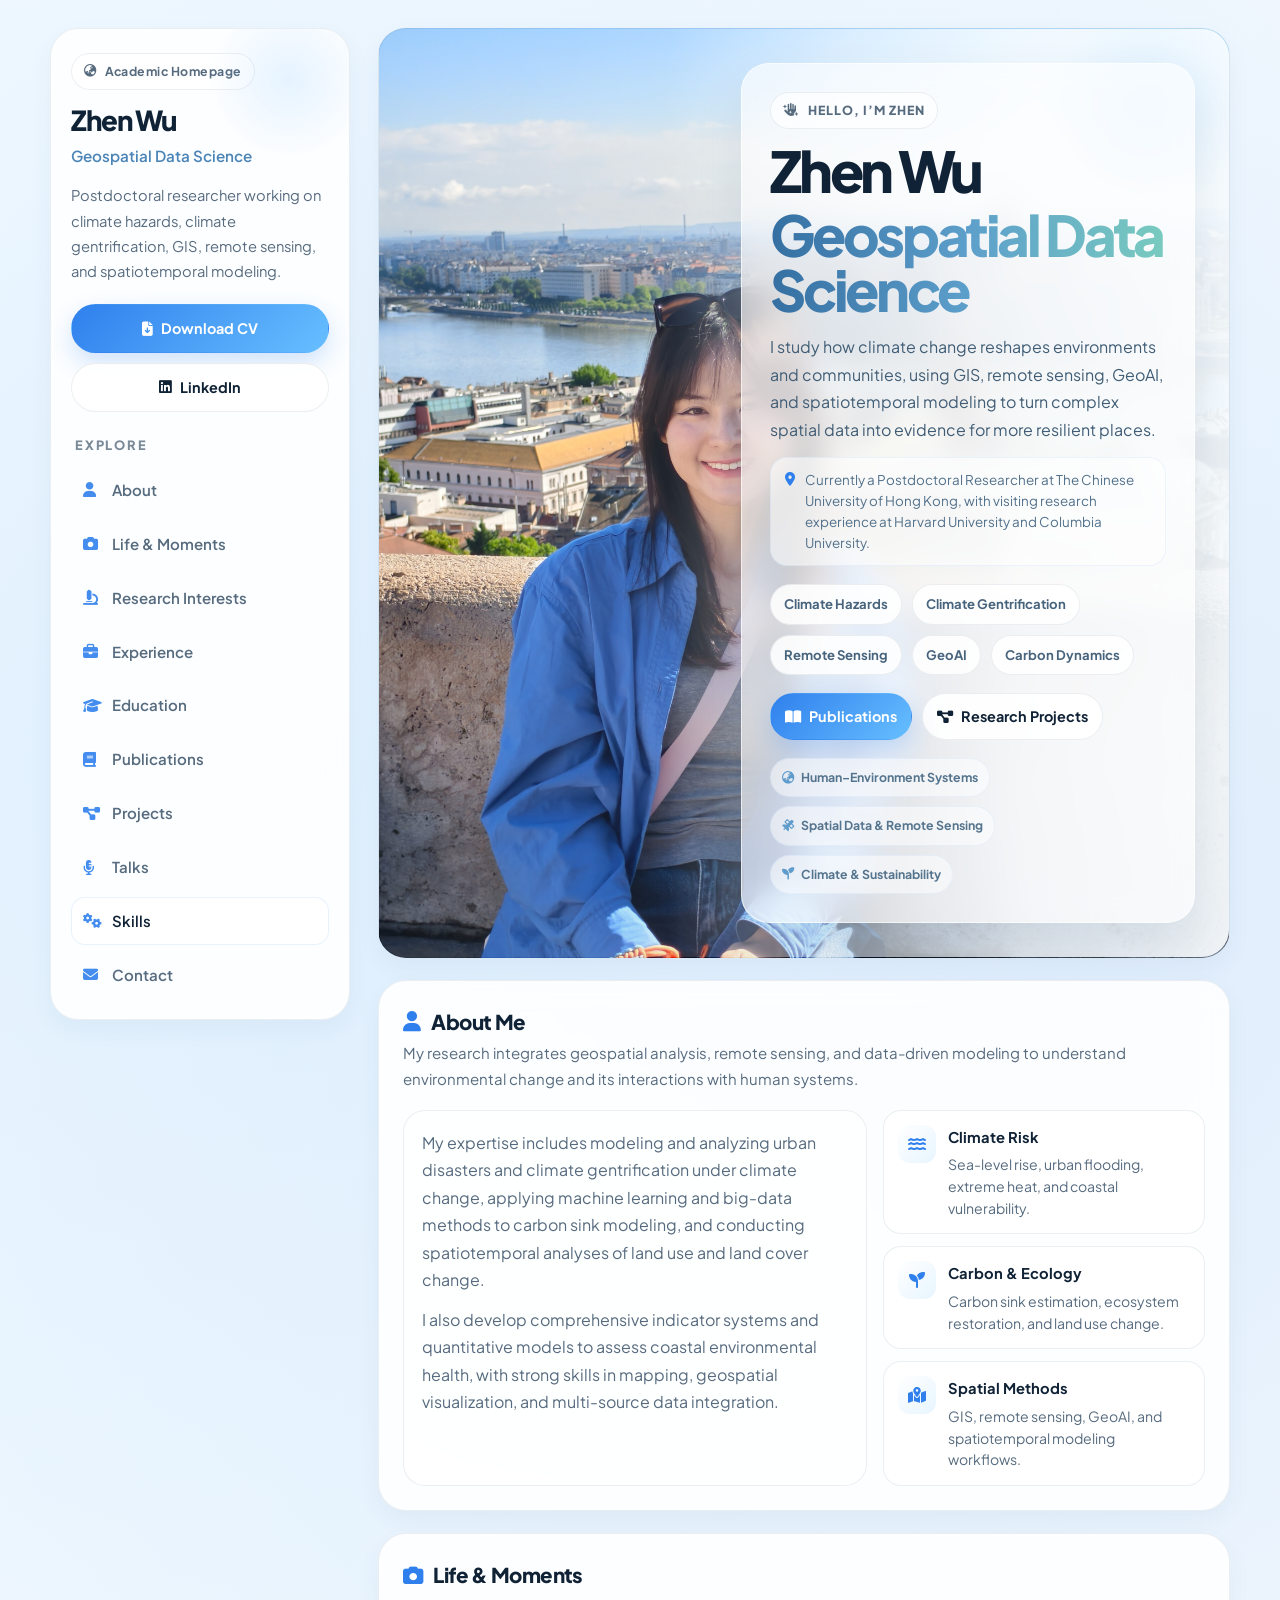
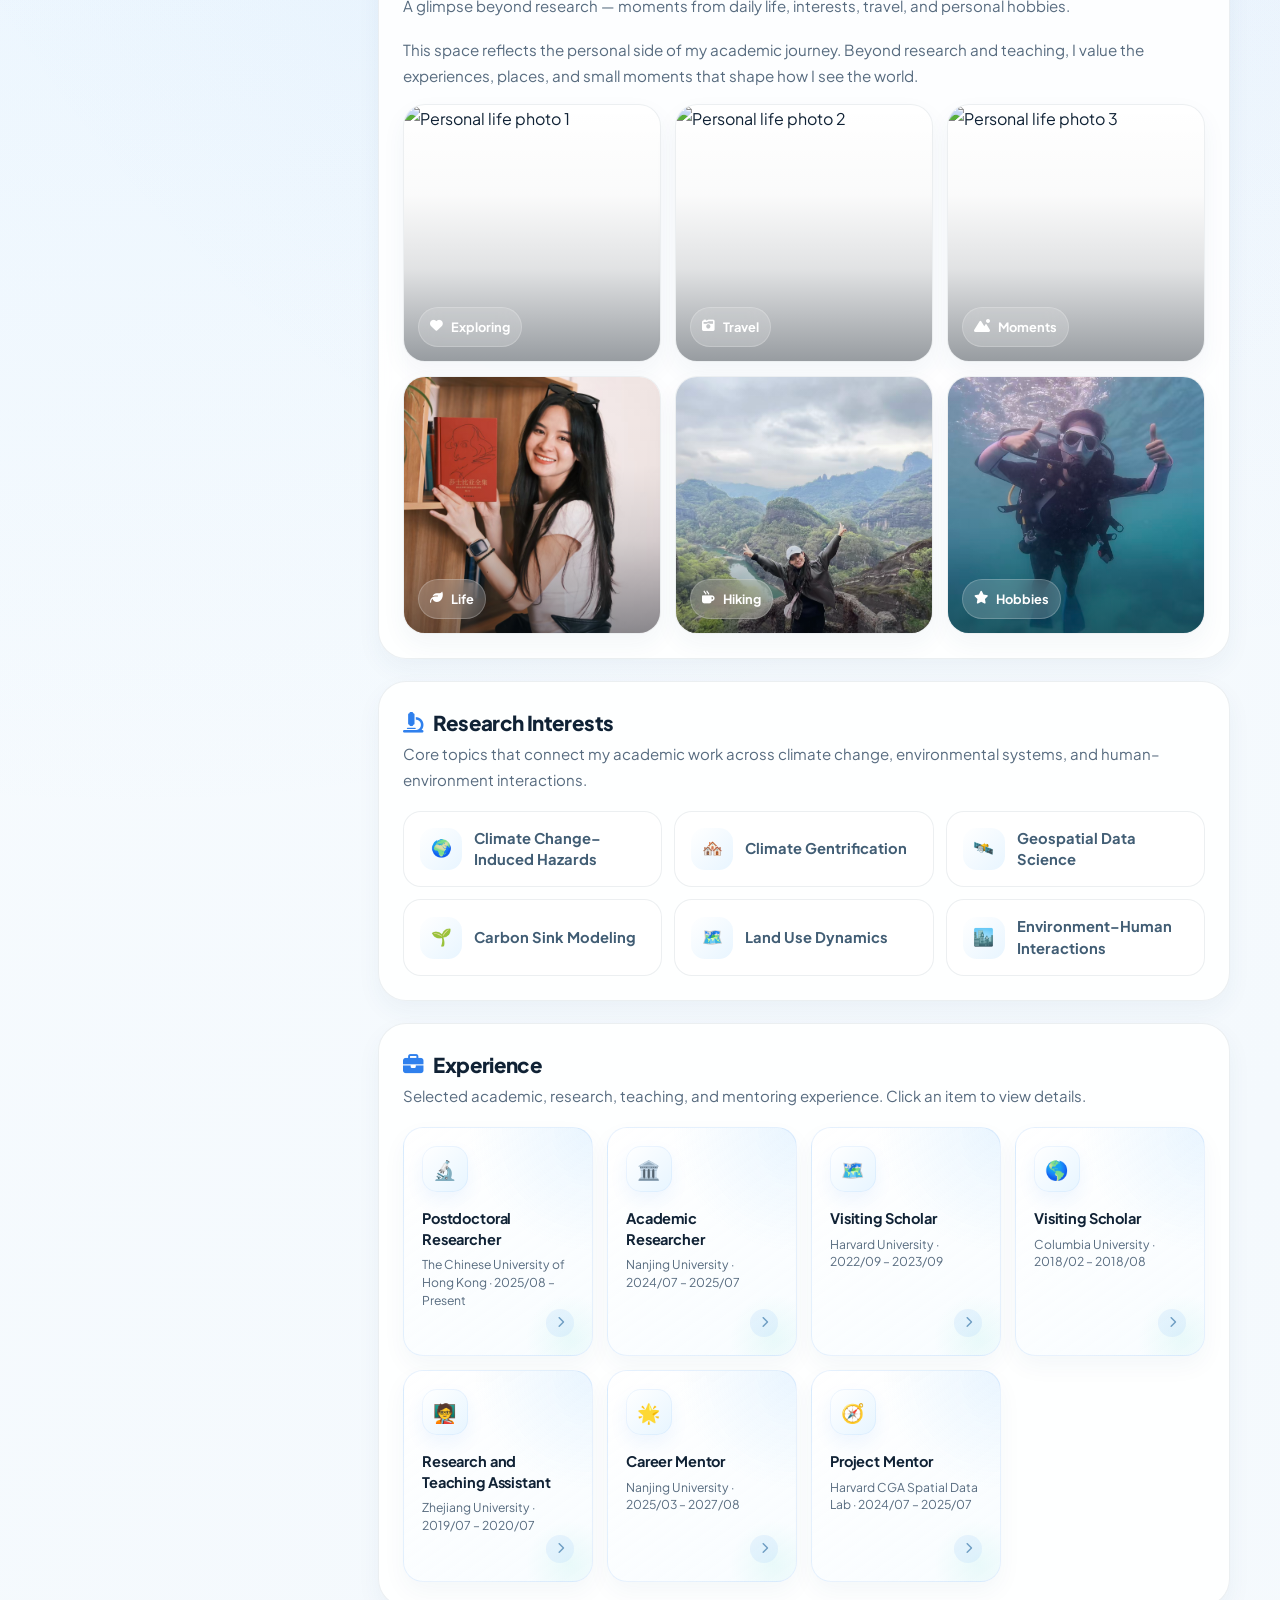
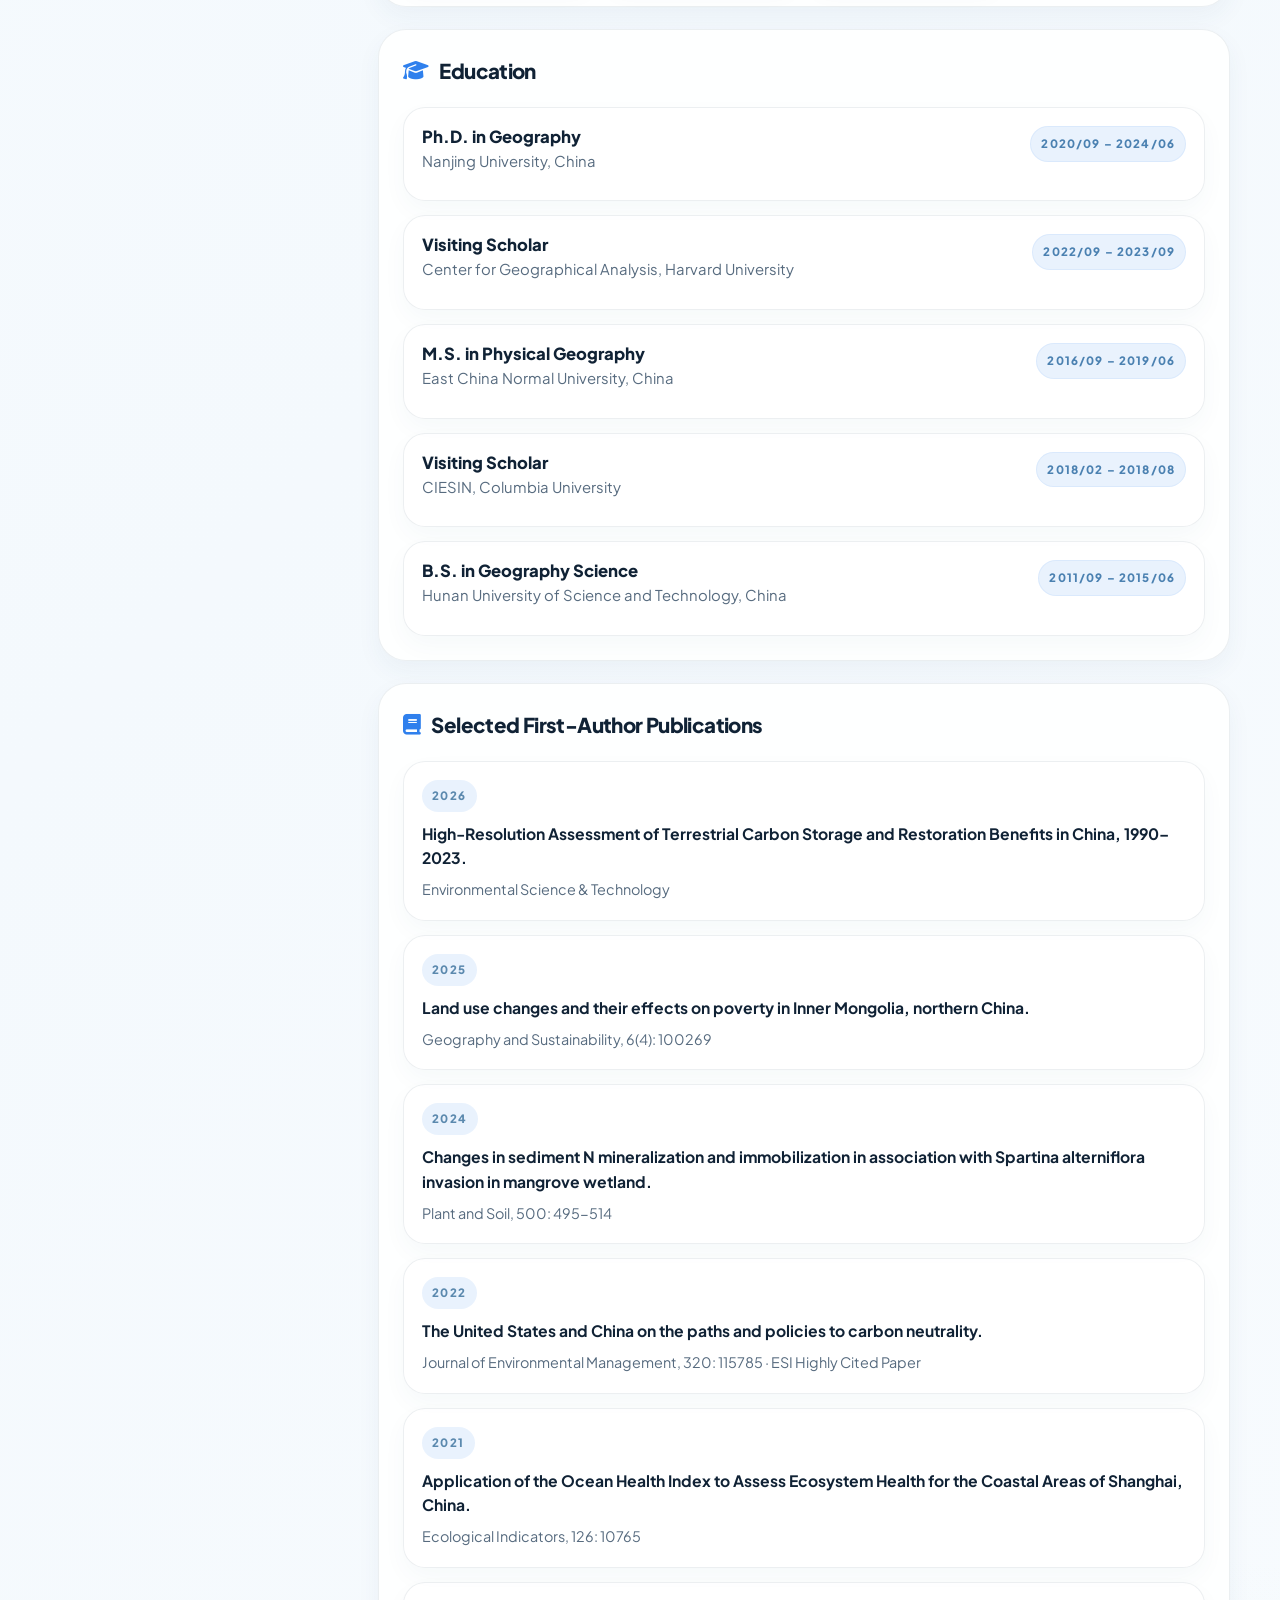
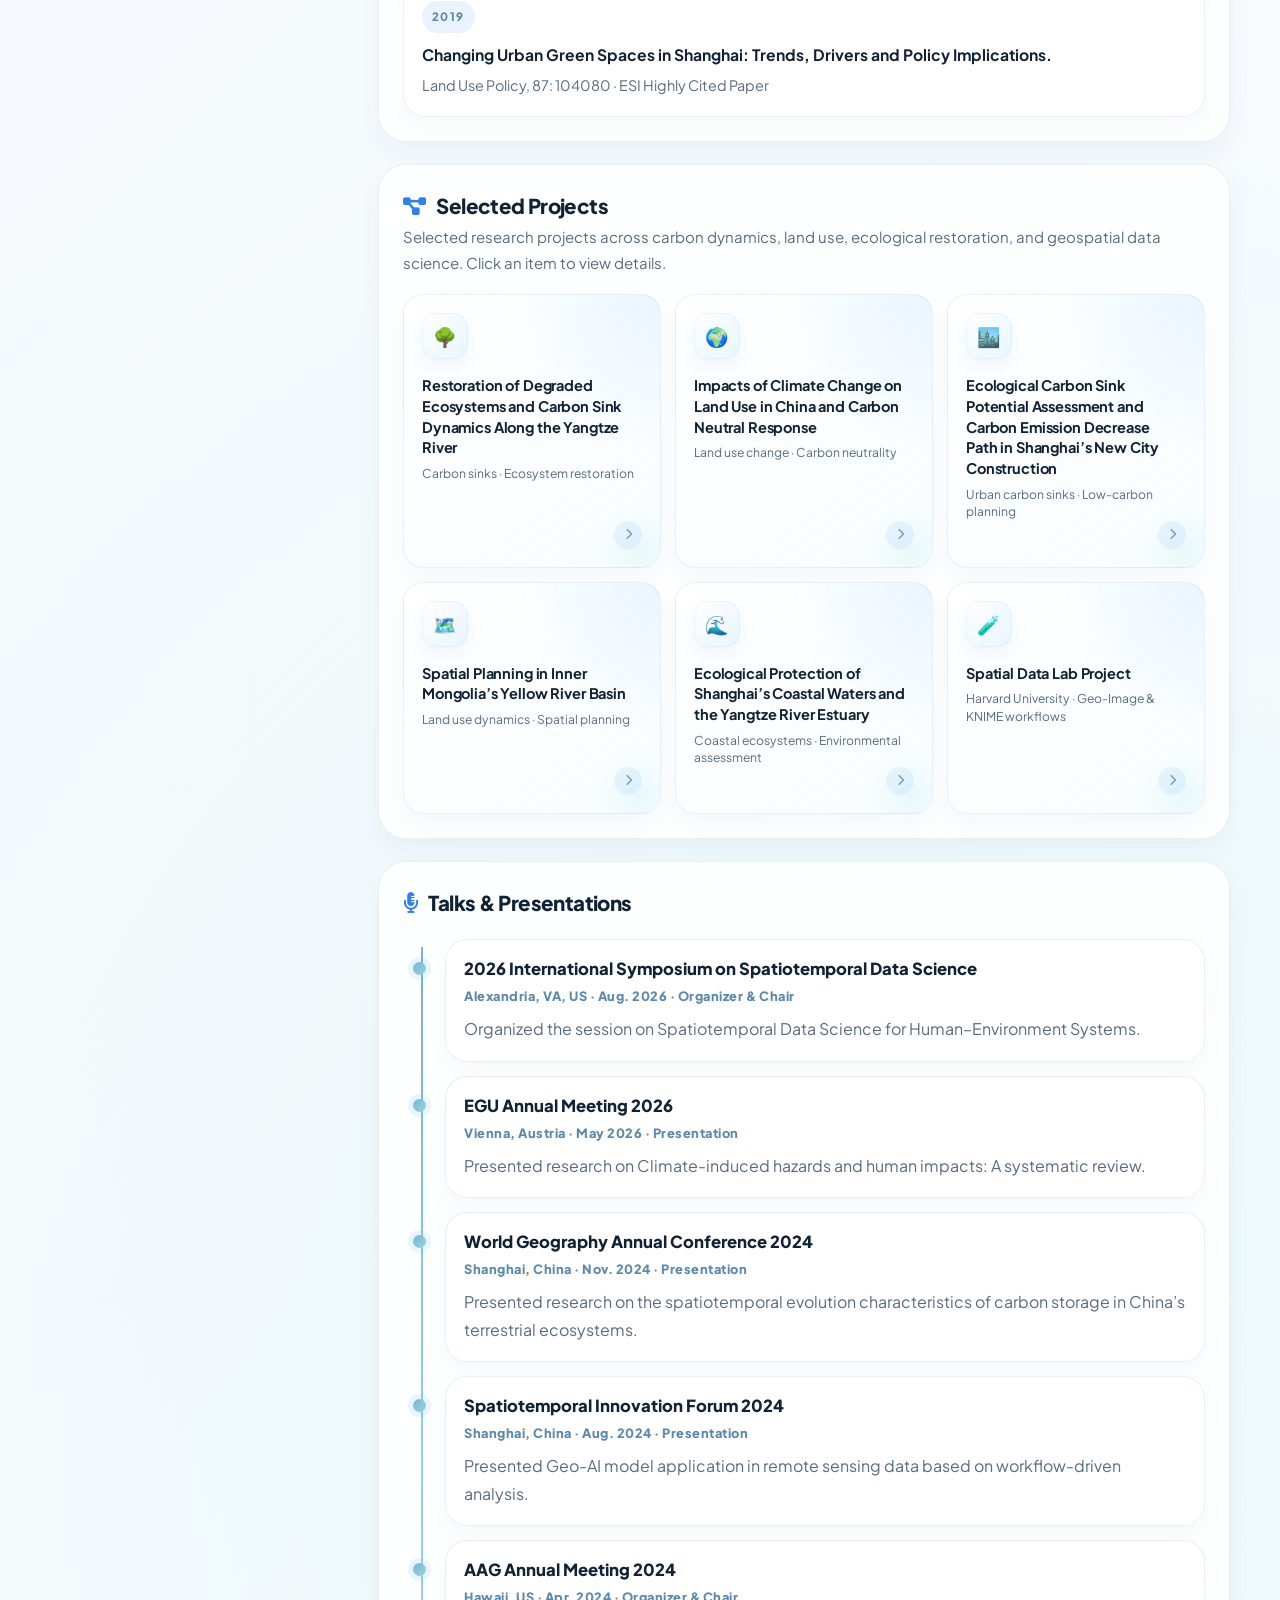
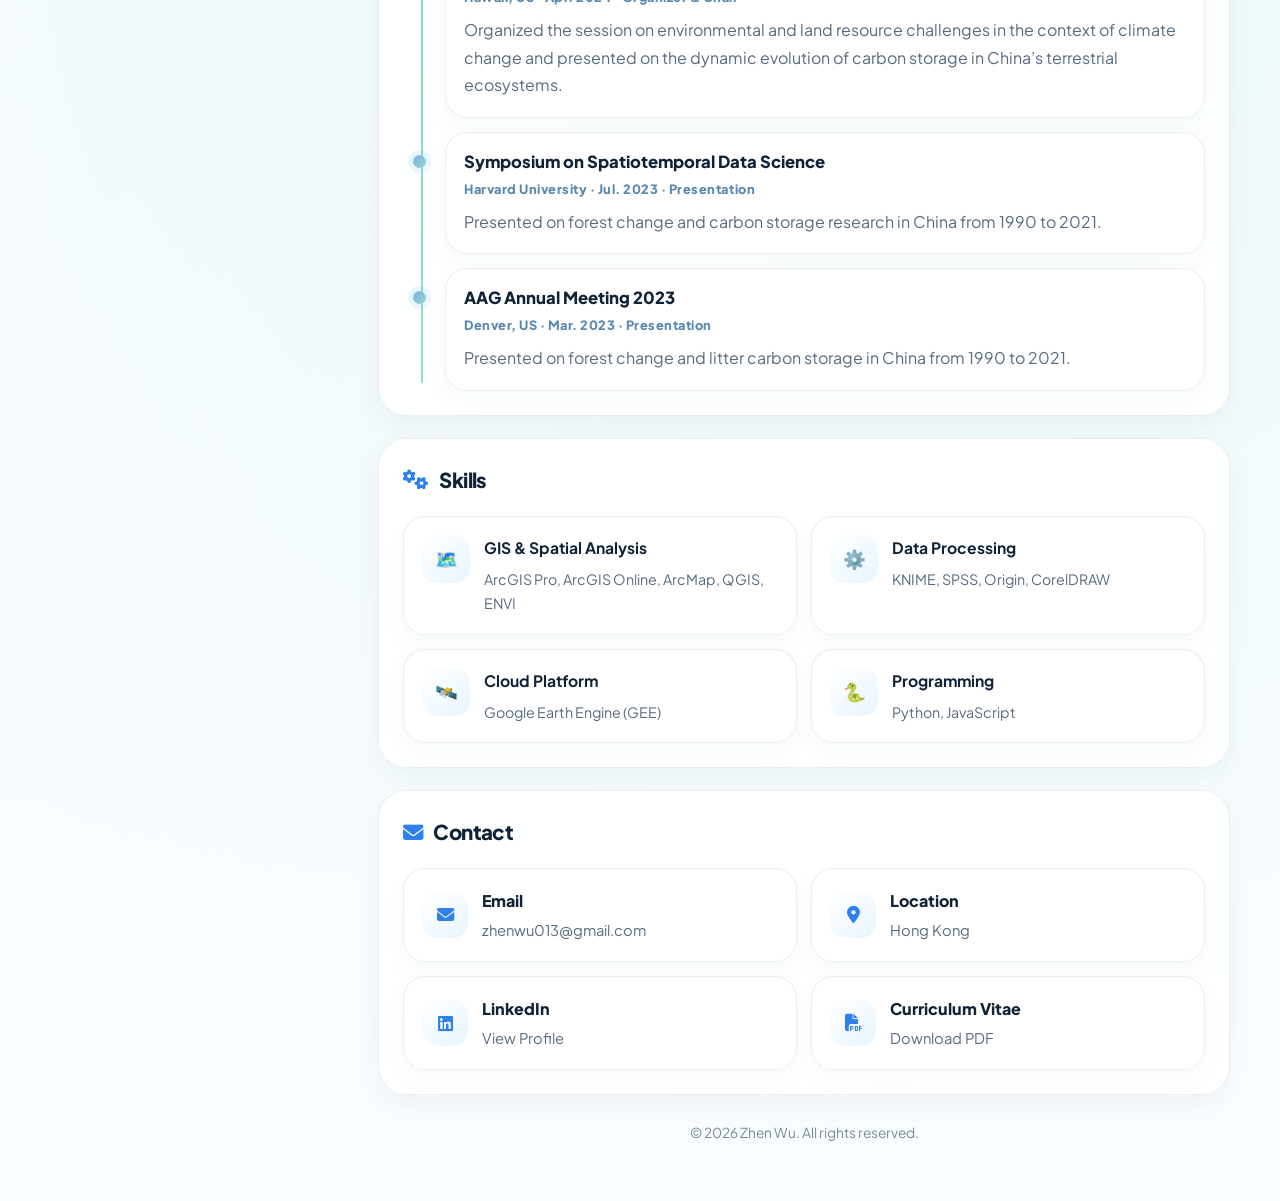
==== commit 4ce668e0: "Update index.html" ====
--- a/index.html
+++ b/index.html
@@ -309,16 +309,25 @@
     }
 
     .hero-with-photo {
-      min-height: 440px;
-      background:
-        url("assets/images/hero-bg.jpg") center 38% / cover no-repeat;
+      min-height: 520px;
+      padding: 34px;
+      background: url("assets/images/hero-bg.jpg") center 38% / cover no-repeat;
+      display: flex;
+      align-items: center;
     }
 
     .hero-with-photo::before {
       content: "";
       position: absolute;
       inset: 0;
-      background: linear-gradient(90deg, rgba(248, 252, 255, 0.93) 0%, rgba(248, 252, 255, 0.88) 34%, rgba(248, 252, 255, 0.72) 62%, rgba(248, 252, 255, 0.50) 100%);
+      background:
+        linear-gradient(90deg,
+          rgba(248, 252, 255, 0.04) 0%,
+          rgba(248, 252, 255, 0.08) 34%,
+          rgba(248, 252, 255, 0.54) 54%,
+          rgba(248, 252, 255, 0.86) 76%,
+          rgba(248, 252, 255, 0.94) 100%),
+        linear-gradient(0deg, rgba(20, 54, 84, 0.05), transparent 48%);
       pointer-events: none;
     }
 
@@ -1017,6 +1026,99 @@
       background: rgba(47, 128, 237, 0.13);
     }
 
+
+    .hero-layout {
+      position: relative;
+      z-index: 1;
+      width: 100%;
+      display: flex;
+      justify-content: flex-end;
+      align-items: center;
+    }
+
+    .hero-content {
+      width: min(58%, 650px);
+      padding: 28px;
+      border-radius: 28px;
+      background: rgba(255, 255, 255, 0.62);
+      border: 1px solid rgba(255, 255, 255, 0.62);
+      box-shadow: 0 22px 48px rgba(30, 73, 110, 0.11);
+      backdrop-filter: blur(14px);
+      -webkit-backdrop-filter: blur(14px);
+    }
+
+    .hero-content .eyebrow {
+      margin-bottom: 14px;
+      background: rgba(255, 255, 255, 0.66);
+    }
+
+    .hero-content h1 {
+      font-size: clamp(2.6rem, 4.4vw, 4.4rem);
+      max-width: none;
+    }
+
+    .hero-content .hero-lead {
+      margin-top: 16px;
+      max-width: 610px;
+      font-size: 1rem;
+      color: #405d75;
+    }
+
+    .hero-personal-line {
+      margin-top: 14px;
+      display: flex;
+      align-items: flex-start;
+      gap: 10px;
+      padding: 12px 14px;
+      border-radius: 17px;
+      background: rgba(255, 255, 255, 0.56);
+      border: 1px solid rgba(47, 128, 237, 0.08);
+      color: #52718b;
+      font-size: 0.84rem;
+      line-height: 1.55;
+    }
+
+    .hero-personal-line i {
+      color: var(--accent);
+      margin-top: 3px;
+      flex-shrink: 0;
+    }
+
+    .hero-actions-inline {
+      display: flex;
+      flex-wrap: wrap;
+      gap: 10px;
+      margin-top: 18px;
+    }
+
+    .hero-actions-inline .btn {
+      padding: 10px 14px;
+    }
+
+    .hero-signature {
+      margin-top: 18px;
+      display: flex;
+      flex-wrap: wrap;
+      gap: 9px;
+    }
+
+    .hero-signature span {
+      display: inline-flex;
+      align-items: center;
+      gap: 7px;
+      padding: 8px 11px;
+      border-radius: 999px;
+      background: rgba(255, 255, 255, 0.52);
+      border: 1px solid rgba(47, 128, 237, 0.07);
+      color: #55748d;
+      font-size: 0.77rem;
+      font-weight: 700;
+    }
+
+    .hero-signature i {
+      color: #5f9ccb;
+    }
+
     @media (max-width: 1120px) {
       .layout {
         grid-template-columns: 1fr;
@@ -1026,9 +1128,28 @@
         position: relative;
         top: auto;
       }
+
+      .hero-content {
+        width: min(68%, 650px);
+      }
     }
 
     @media (max-width: 920px) {
+      .hero-with-photo {
+        min-height: 560px;
+        align-items: flex-end;
+        background-position: center 38%;
+      }
+
+      .hero-with-photo::before {
+        background: linear-gradient(0deg, rgba(248, 252, 255, 0.94) 0%, rgba(248, 252, 255, 0.78) 48%, rgba(248, 252, 255, 0.08) 76%);
+      }
+
+      .hero-content {
+        width: 100%;
+        padding: 22px;
+      }
+
       .compact-list {
         grid-template-columns: repeat(2, minmax(0, 1fr));
       }
@@ -1059,6 +1180,30 @@
     }
 
     @media (max-width: 680px) {
+      .hero-with-photo {
+        min-height: 620px;
+        padding: 16px;
+        background-position: center 32%;
+      }
+
+      .hero-content {
+        padding: 18px;
+        border-radius: 22px;
+      }
+
+      .hero-content h1 {
+        font-size: 2.2rem;
+      }
+
+      .hero-tags {
+        gap: 7px;
+      }
+
+      .pill {
+        padding: 7px 10px;
+        font-size: 0.76rem;
+      }
+
       .compact-list {
         grid-template-columns: 1fr;
       }
@@ -1180,41 +1325,50 @@
 
       <main class="main">
         <section class="hero hero-with-photo panel reveal">
-          <span class="eyebrow">
-            <i class="fa-solid fa-sparkles"></i>
-            Research Portfolio
-          </span>
-
-          <h1>
-            Zhen Wu
-            <span>Geospatial Data Science</span>
-          </h1>
-
-          <p class="hero-lead">
-            Postdoctoral researcher in Geography specializing in geospatial data science,
-            climate change–induced hazards, climate gentrification, GIS, and spatiotemporal modeling.
-          </p>
-
-          <div class="hero-tags">
-            <span class="pill">Climate Hazards</span>
-            <span class="pill">Geospatial Data Science</span>
-            <span class="pill">Remote Sensing</span>
-            <span class="pill">Carbon Sink Modeling</span>
-            <span class="pill">Land Use Dynamics</span>
-          </div>
-
-          <div class="hero-stats">
-            <div class="stat-card">
-              <span class="stat-label">Current Role</span>
-              <span class="stat-value">Postdoctoral Researcher at CUHK</span>
-            </div>
-            <div class="stat-card">
-              <span class="stat-label">Research Focus</span>
-              <span class="stat-value">Climate hazards & climate gentrification</span>
-            </div>
-            <div class="stat-card">
-              <span class="stat-label">Methods</span>
-              <span class="stat-value">GIS, Remote Sensing, Machine Learning</span>
+          <div class="hero-layout">
+            <div class="hero-content">
+              <span class="eyebrow">
+                <i class="fa-solid fa-hand-sparkles"></i>
+                Hello, I’m Zhen
+              </span>
+
+              <h1>
+                Zhen Wu
+                <span>Geospatial Data Science</span>
+              </h1>
+
+              <p class="hero-lead">
+                I study how climate change reshapes environments and communities, using GIS,
+                remote sensing, GeoAI, and spatiotemporal modeling to turn complex spatial data
+                into evidence for more resilient places.
+              </p>
+
+              <div class="hero-personal-line">
+                <i class="fa-solid fa-location-dot"></i>
+                <span>
+                  Currently a Postdoctoral Researcher at The Chinese University of Hong Kong,
+                  with visiting research experience at Harvard University and Columbia University.
+                </span>
+              </div>
+
+              <div class="hero-tags">
+                <span class="pill">Climate Hazards</span>
+                <span class="pill">Climate Gentrification</span>
+                <span class="pill">Remote Sensing</span>
+                <span class="pill">GeoAI</span>
+                <span class="pill">Carbon Dynamics</span>
+              </div>
+
+              <div class="hero-actions-inline">
+                <a href="#publications" class="btn btn-primary"><i class="fa-solid fa-book-open"></i> Publications</a>
+                <a href="#projects" class="btn btn-secondary"><i class="fa-solid fa-diagram-project"></i> Research Projects</a>
+              </div>
+
+              <div class="hero-signature" aria-label="Research profile highlights">
+                <span><i class="fa-solid fa-earth-asia"></i> Human–Environment Systems</span>
+                <span><i class="fa-solid fa-satellite"></i> Spatial Data & Remote Sensing</span>
+                <span><i class="fa-solid fa-seedling"></i> Climate & Sustainability</span>
+              </div>
             </div>
           </div>
         </section>
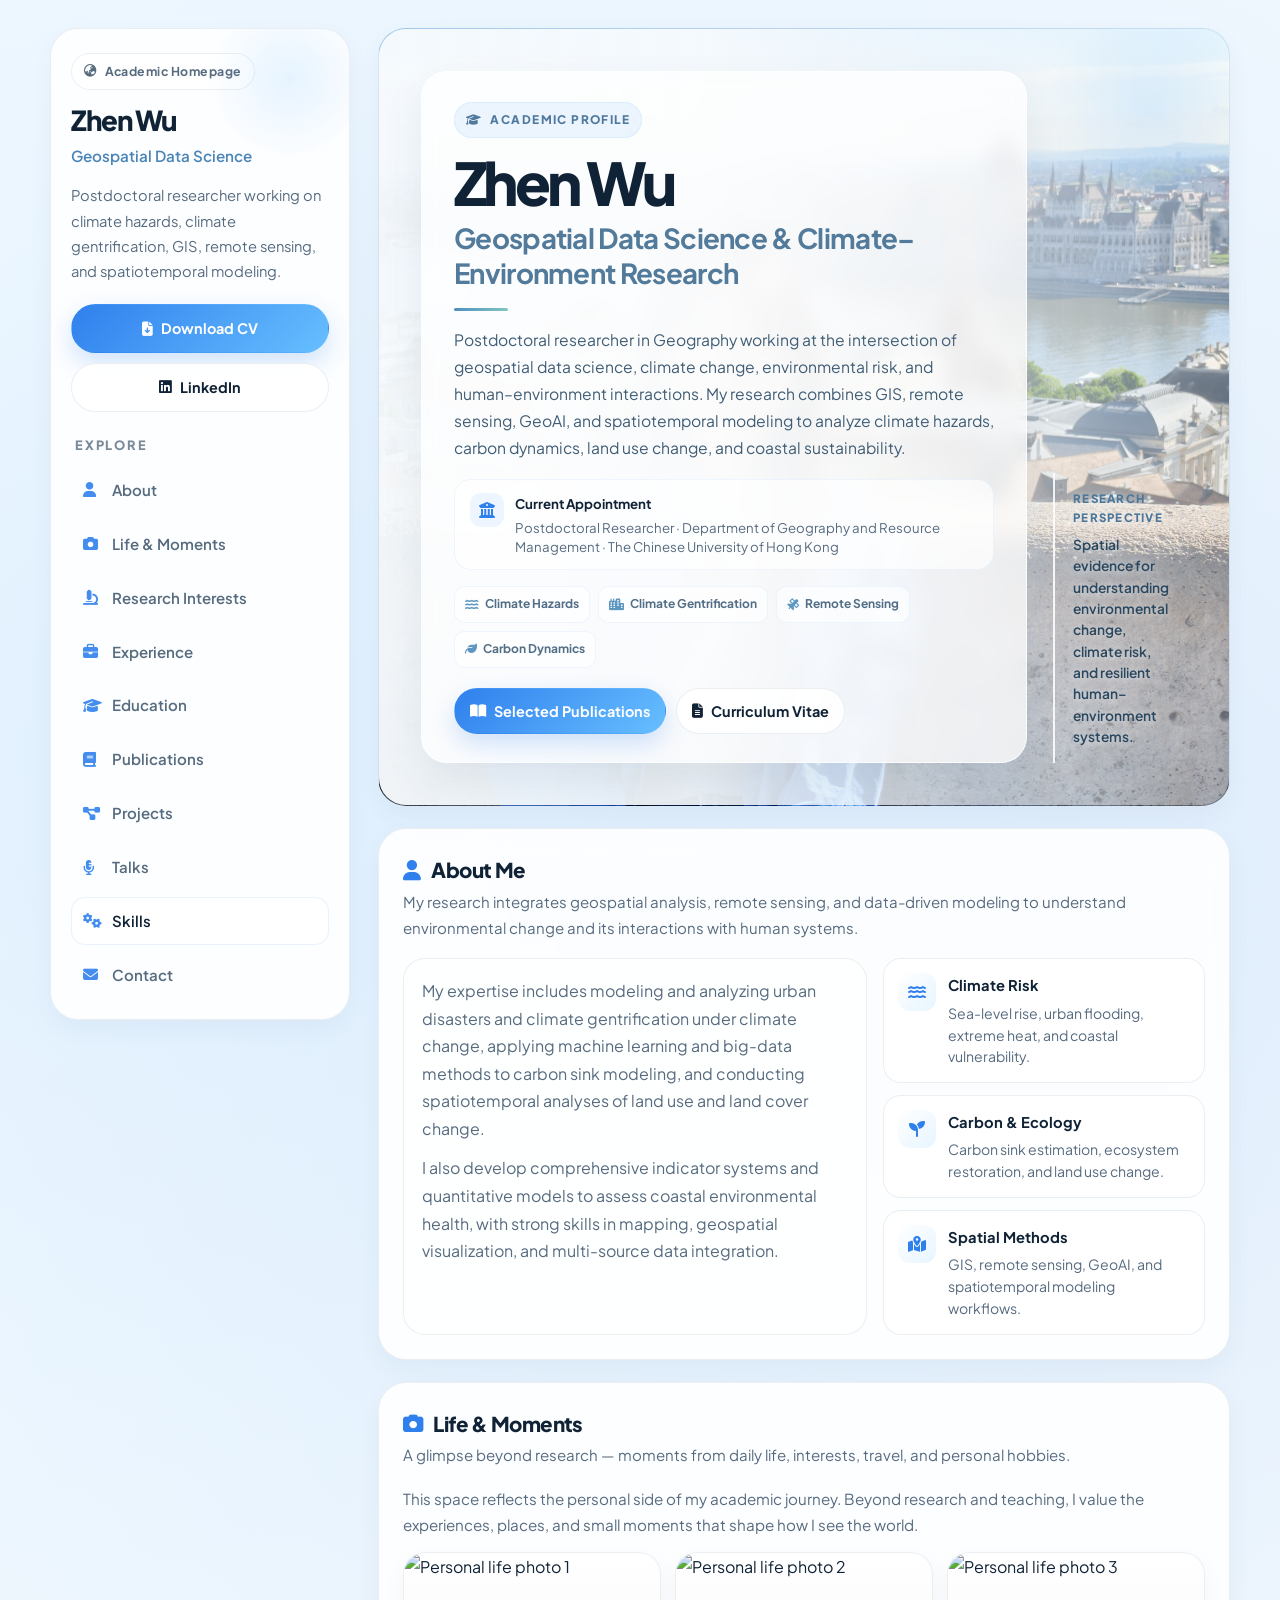
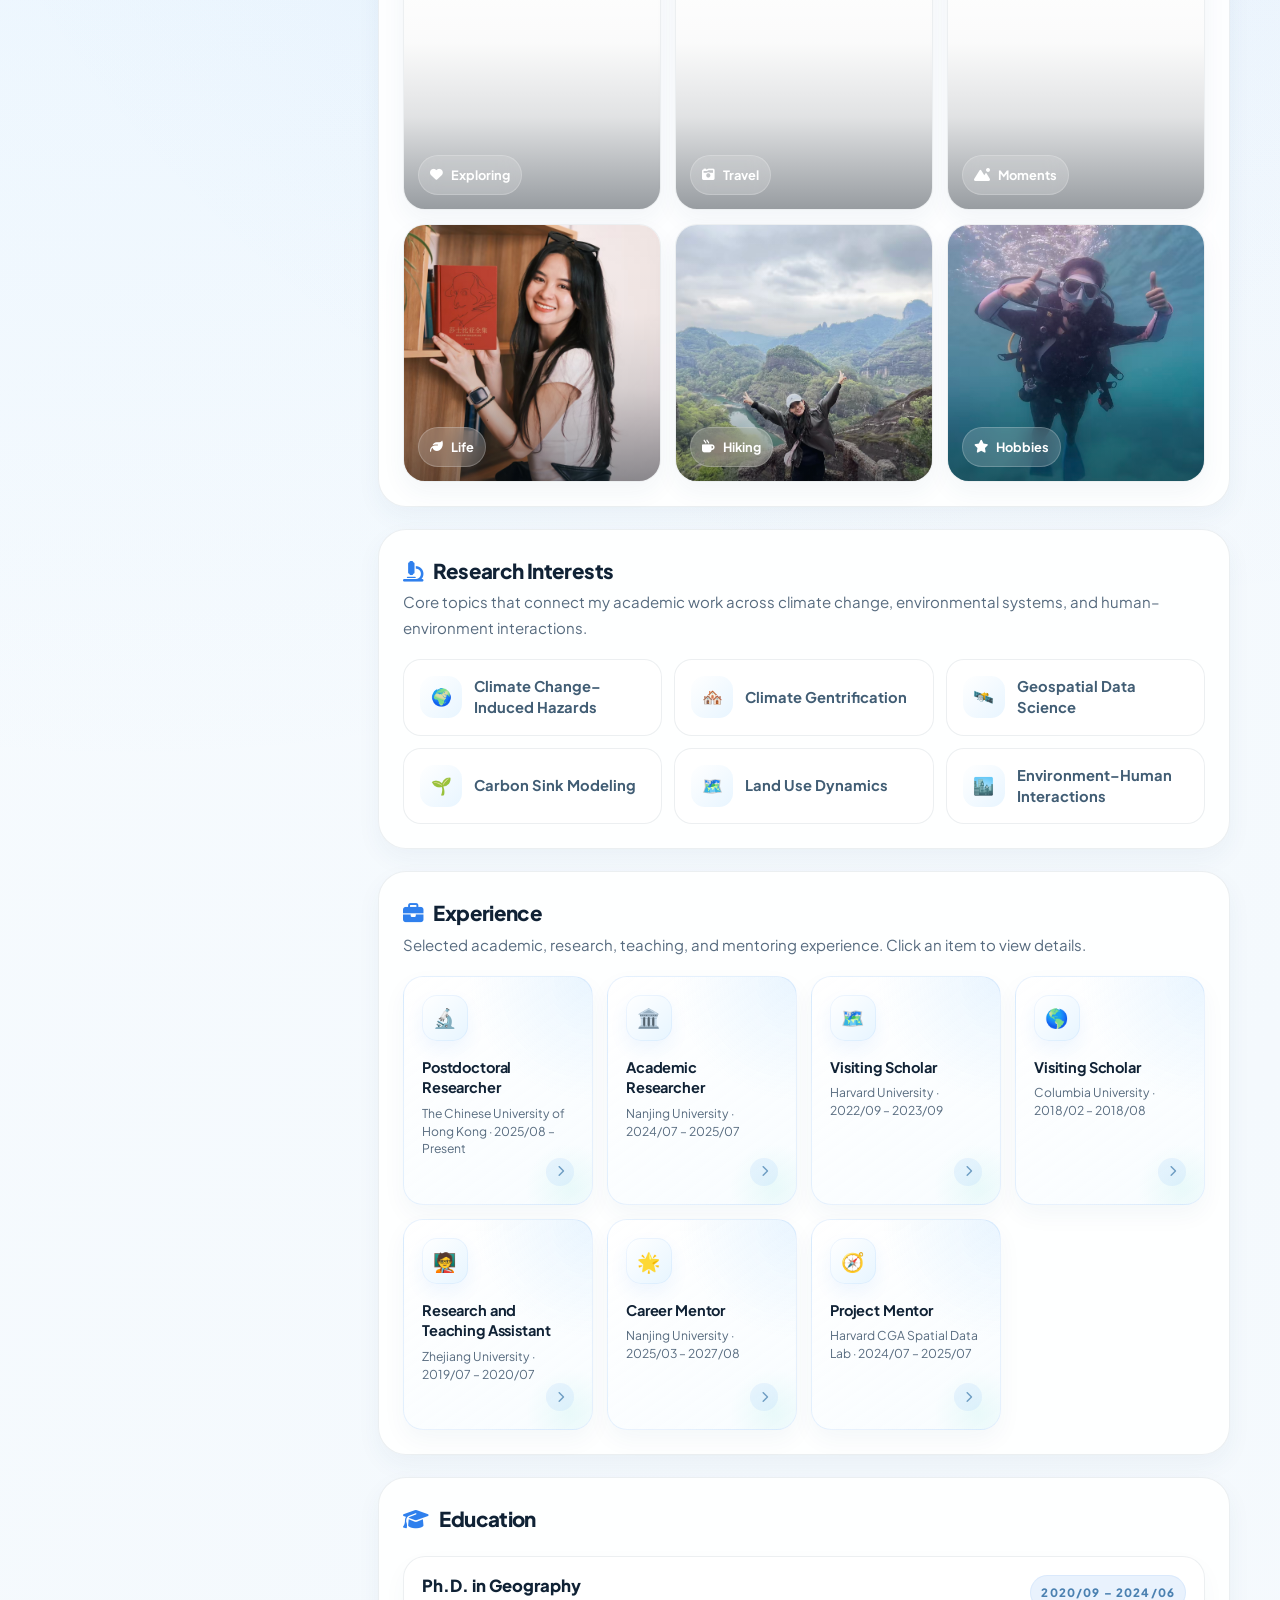
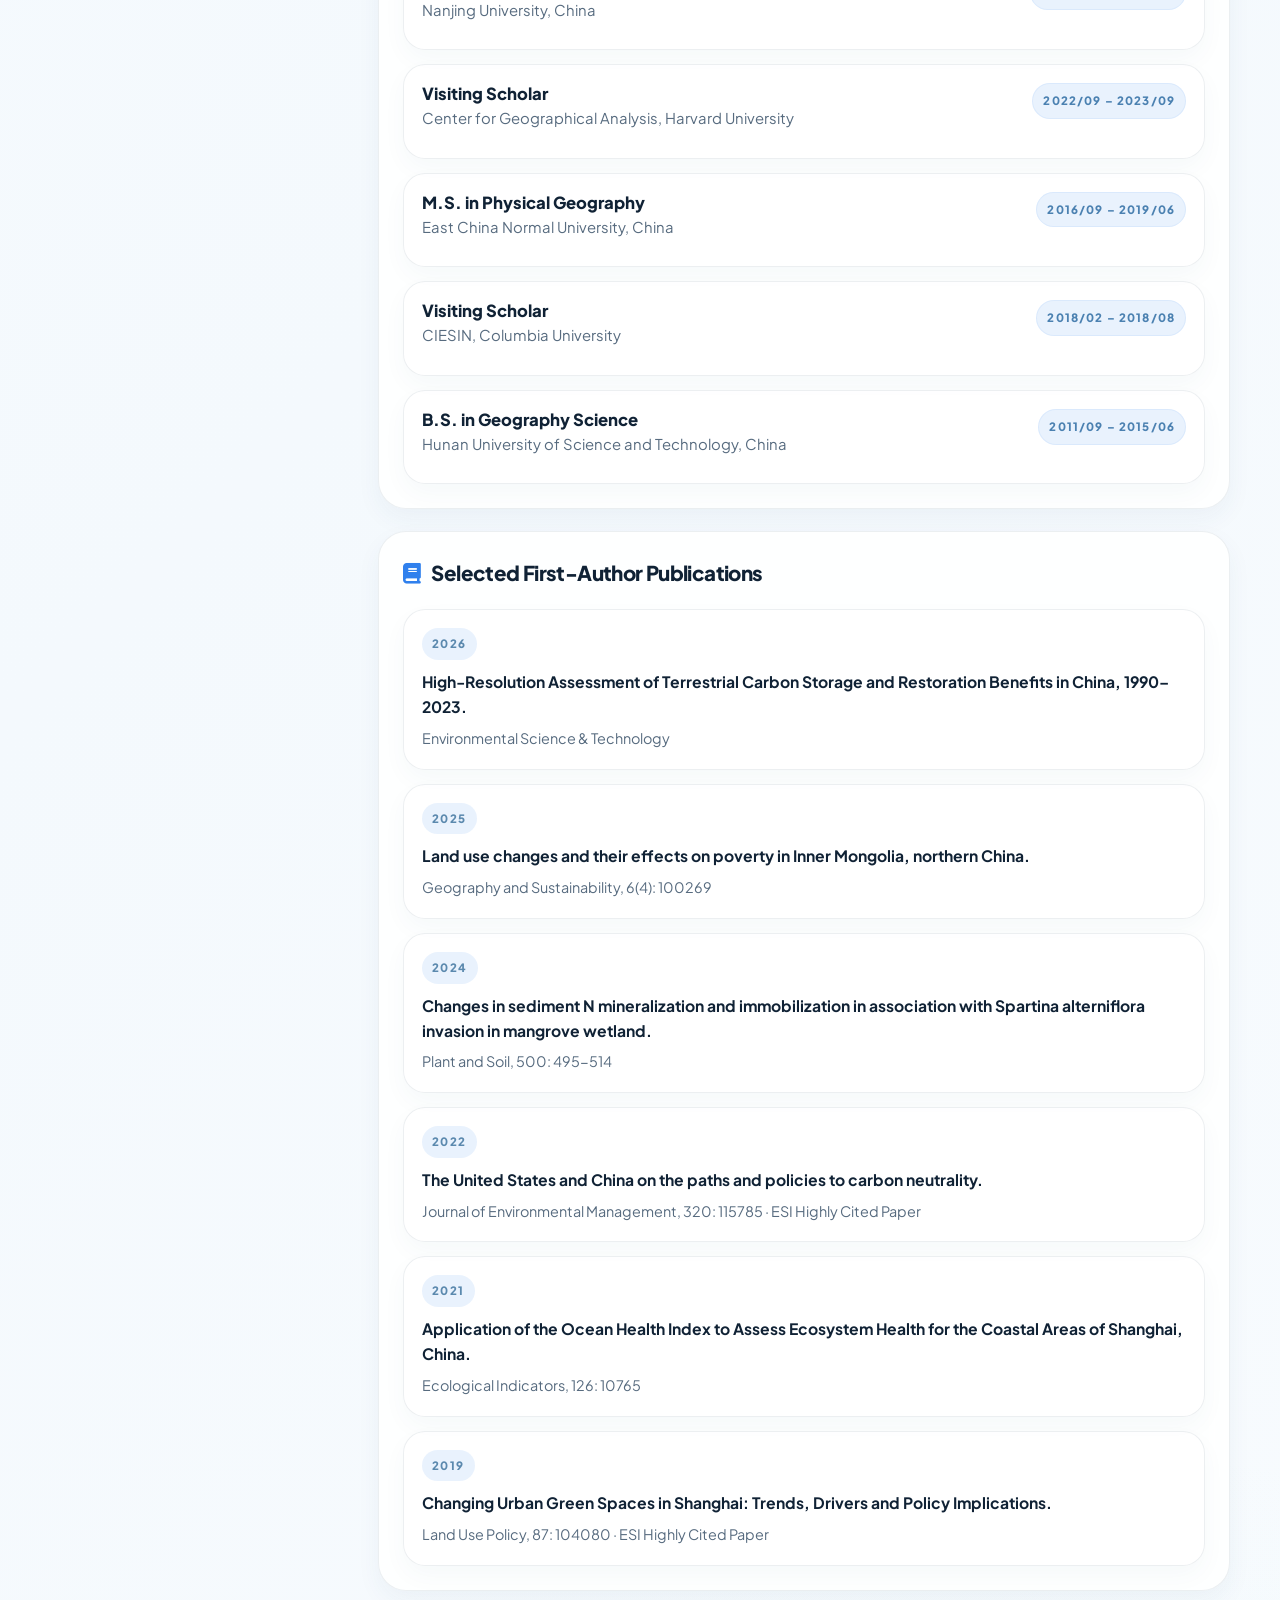
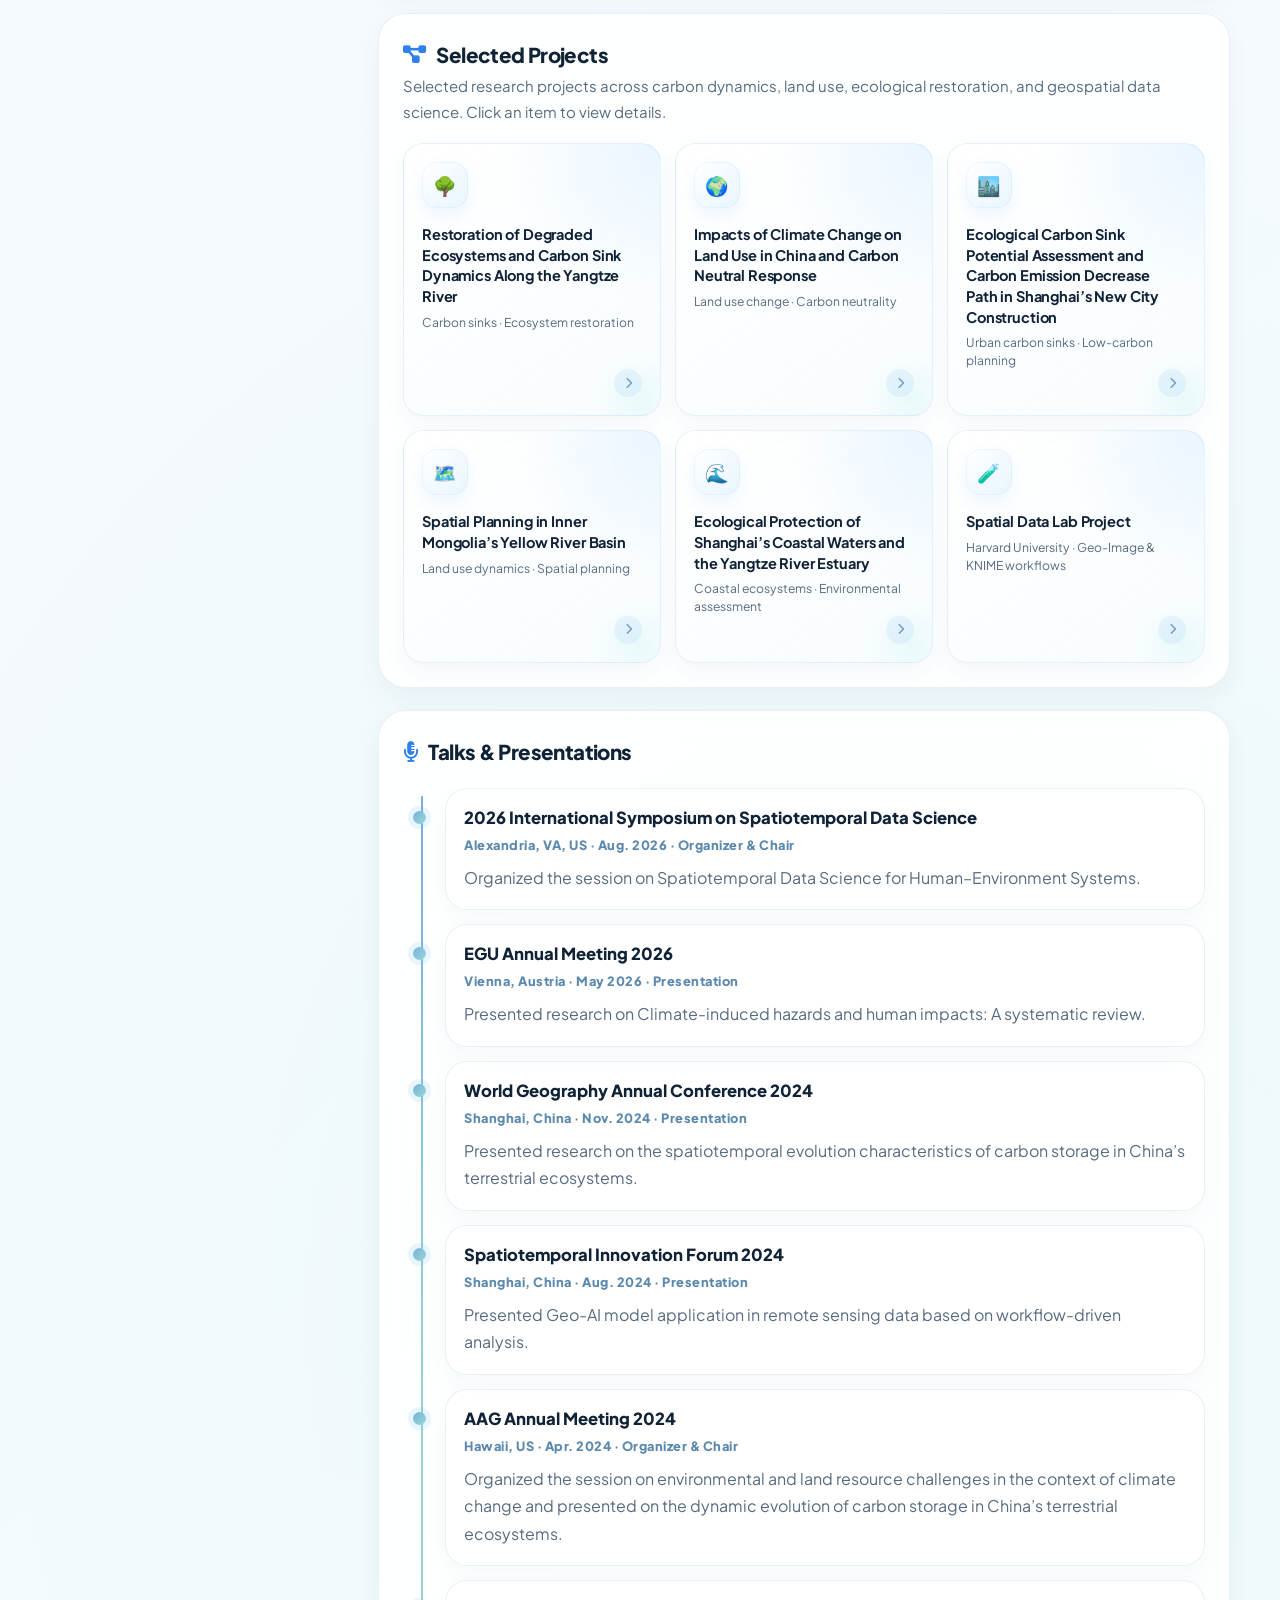
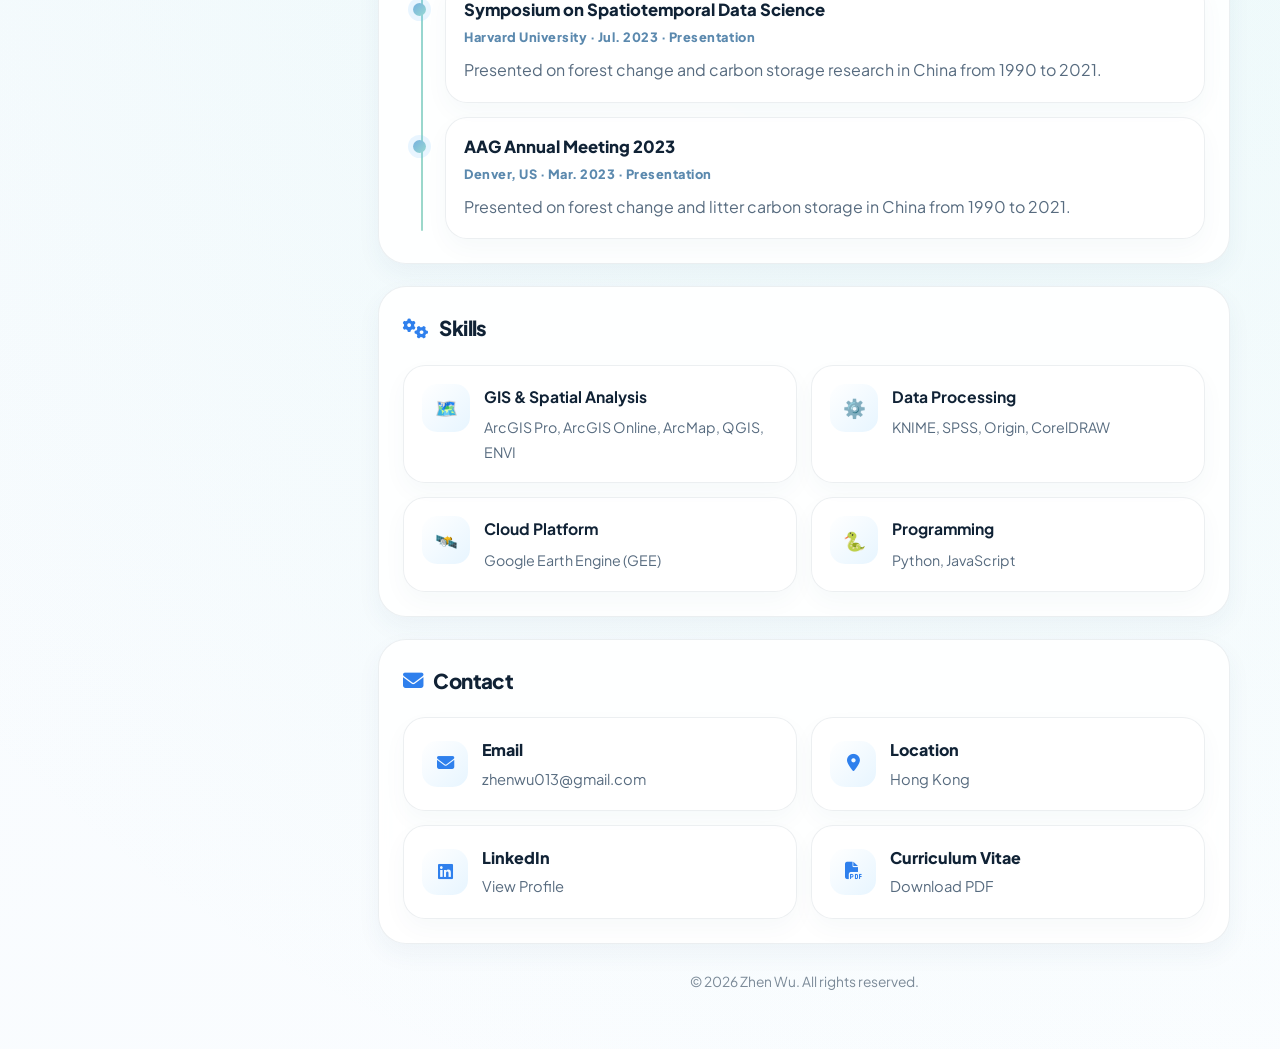
==== commit 3ef02f17: "Update index.html" ====
--- a/index.html
+++ b/index.html
@@ -309,9 +309,9 @@
     }
 
     .hero-with-photo {
-      min-height: 520px;
-      padding: 34px;
-      background: url("assets/images/hero-bg.jpg") center 38% / cover no-repeat;
+      min-height: 500px;
+      padding: 42px;
+      background: url("assets/images/hero-bg.jpg") center 40% / cover no-repeat;
       display: flex;
       align-items: center;
     }
@@ -322,12 +322,11 @@
       inset: 0;
       background:
         linear-gradient(90deg,
-          rgba(248, 252, 255, 0.04) 0%,
-          rgba(248, 252, 255, 0.08) 34%,
-          rgba(248, 252, 255, 0.54) 54%,
-          rgba(248, 252, 255, 0.86) 76%,
-          rgba(248, 252, 255, 0.94) 100%),
-        linear-gradient(0deg, rgba(20, 54, 84, 0.05), transparent 48%);
+          rgba(247, 251, 254, 0.96) 0%,
+          rgba(247, 251, 254, 0.93) 38%,
+          rgba(247, 251, 254, 0.74) 62%,
+          rgba(247, 251, 254, 0.34) 100%),
+        linear-gradient(180deg, rgba(255,255,255,0.06), rgba(34,74,107,0.08));
       pointer-events: none;
     }
 
@@ -1031,92 +1030,169 @@
       position: relative;
       z-index: 1;
       width: 100%;
+      display: grid;
+      grid-template-columns: minmax(0, 690px) 1fr;
+      gap: 26px;
+      align-items: center;
+    }
+
+    .hero-content {
+      position: relative;
+      width: 100%;
+      max-width: 690px;
+      padding: 30px 32px 28px;
+      border-radius: 26px;
+      background: rgba(255, 255, 255, 0.72);
+      border: 1px solid rgba(255, 255, 255, 0.78);
+      box-shadow: 0 18px 42px rgba(30, 73, 110, 0.09);
+      backdrop-filter: blur(10px);
+      -webkit-backdrop-filter: blur(10px);
+    }
+
+    .academic-kicker {
+      display: inline-flex;
+      align-items: center;
+      gap: 8px;
+      padding: 7px 11px;
+      border-radius: 999px;
+      background: rgba(47, 128, 237, 0.08);
+      border: 1px solid rgba(47, 128, 237, 0.08);
+      color: #507a9d;
+      font-size: 0.74rem;
+      font-weight: 800;
+      letter-spacing: 0.12em;
+      text-transform: uppercase;
+      margin-bottom: 16px;
+    }
+
+    .academic-rule {
+      width: 54px;
+      height: 3px;
+      border-radius: 999px;
+      background: linear-gradient(90deg, #4f8fc2, #83c6c0);
+      margin: 18px 0 16px;
+    }
+
+    .hero-content h1 {
+      font-size: clamp(2.75rem, 4.6vw, 4.7rem);
+      max-width: none;
+      color: #102235;
+    }
+
+    .hero-content h1 span {
+      margin-top: 9px;
+      font-size: 0.47em;
+      line-height: 1.25;
+      letter-spacing: -0.025em;
+      background: none;
+      -webkit-text-fill-color: initial;
+      color: #527a9a;
+      font-weight: 700;
+    }
+
+    .academic-summary {
+      max-width: 620px;
+      color: #405d75;
+      font-size: 0.98rem;
+      line-height: 1.72;
+    }
+
+    .academic-affiliation {
+      display: grid;
+      grid-template-columns: auto 1fr;
+      gap: 11px;
+      align-items: start;
+      margin-top: 17px;
+      padding: 13px 15px;
+      border-radius: 17px;
+      background: rgba(255, 255, 255, 0.66);
+      border: 1px solid rgba(47, 128, 237, 0.07);
+    }
+
+    .academic-affiliation i {
+      width: 34px;
+      height: 34px;
+      border-radius: 11px;
+      display: grid;
+      place-items: center;
+      background: rgba(47, 128, 237, 0.08);
+      color: var(--accent);
+    }
+
+    .academic-affiliation strong {
+      display: block;
+      color: var(--text);
+      font-size: 0.83rem;
+      margin-bottom: 2px;
+    }
+
+    .academic-affiliation span {
+      display: block;
+      color: var(--muted);
+      font-size: 0.83rem;
+      line-height: 1.45;
+    }
+
+    .academic-focus {
       display: flex;
-      justify-content: flex-end;
+      flex-wrap: wrap;
+      gap: 8px;
+      margin-top: 16px;
+    }
+
+    .academic-focus span {
+      display: inline-flex;
       align-items: center;
-    }
-
-    .hero-content {
-      width: min(58%, 650px);
-      padding: 28px;
-      border-radius: 28px;
+      gap: 6px;
+      padding: 7px 10px;
+      border-radius: 10px;
       background: rgba(255, 255, 255, 0.62);
-      border: 1px solid rgba(255, 255, 255, 0.62);
-      box-shadow: 0 22px 48px rgba(30, 73, 110, 0.11);
-      backdrop-filter: blur(14px);
-      -webkit-backdrop-filter: blur(14px);
-    }
-
-    .hero-content .eyebrow {
-      margin-bottom: 14px;
-      background: rgba(255, 255, 255, 0.66);
-    }
-
-    .hero-content h1 {
-      font-size: clamp(2.6rem, 4.4vw, 4.4rem);
-      max-width: none;
-    }
-
-    .hero-content .hero-lead {
-      margin-top: 16px;
-      max-width: 610px;
-      font-size: 1rem;
-      color: #405d75;
-    }
-
-    .hero-personal-line {
-      margin-top: 14px;
-      display: flex;
-      align-items: flex-start;
-      gap: 10px;
-      padding: 12px 14px;
-      border-radius: 17px;
-      background: rgba(255, 255, 255, 0.56);
-      border: 1px solid rgba(47, 128, 237, 0.08);
-      color: #52718b;
-      font-size: 0.84rem;
-      line-height: 1.55;
-    }
-
-    .hero-personal-line i {
-      color: var(--accent);
-      margin-top: 3px;
-      flex-shrink: 0;
+      border: 1px solid rgba(47, 128, 237, 0.07);
+      color: #526e86;
+      font-size: 0.75rem;
+      font-weight: 700;
+    }
+
+    .academic-focus i {
+      color: #5d96bf;
     }
 
     .hero-actions-inline {
       display: flex;
       flex-wrap: wrap;
       gap: 10px;
-      margin-top: 18px;
+      margin-top: 20px;
     }
 
     .hero-actions-inline .btn {
-      padding: 10px 14px;
-    }
-
-    .hero-signature {
-      margin-top: 18px;
-      display: flex;
-      flex-wrap: wrap;
-      gap: 9px;
-    }
-
-    .hero-signature span {
-      display: inline-flex;
-      align-items: center;
-      gap: 7px;
-      padding: 8px 11px;
-      border-radius: 999px;
-      background: rgba(255, 255, 255, 0.52);
-      border: 1px solid rgba(47, 128, 237, 0.07);
-      color: #55748d;
-      font-size: 0.77rem;
-      font-weight: 700;
-    }
-
-    .hero-signature i {
-      color: #5f9ccb;
+      padding: 10px 15px;
+    }
+
+    .academic-side-note {
+      align-self: end;
+      justify-self: end;
+      width: min(100%, 270px);
+      padding: 16px 18px;
+      border-left: 2px solid rgba(255, 255, 255, 0.88);
+      color: rgba(16, 34, 53, 0.78);
+      text-shadow: 0 1px 10px rgba(255,255,255,0.85);
+    }
+
+    .academic-side-note span {
+      display: block;
+      font-size: 0.72rem;
+      font-weight: 800;
+      letter-spacing: 0.11em;
+      text-transform: uppercase;
+      color: #4d7798;
+      margin-bottom: 6px;
+    }
+
+    .academic-side-note p {
+      color: #29475f;
+      font-size: 0.86rem;
+      line-height: 1.55;
+      font-weight: 600;
     }
 
     @media (max-width: 1120px) {
@@ -1129,25 +1205,38 @@
         top: auto;
       }
 
+      .hero-layout {
+        grid-template-columns: minmax(0, 650px) 1fr;
+      }
+
       .hero-content {
-        width: min(68%, 650px);
+        max-width: 650px;
       }
     }
 
     @media (max-width: 920px) {
       .hero-with-photo {
-        min-height: 560px;
+        min-height: 620px;
         align-items: flex-end;
+        padding: 24px;
         background-position: center 38%;
       }
 
       .hero-with-photo::before {
-        background: linear-gradient(0deg, rgba(248, 252, 255, 0.94) 0%, rgba(248, 252, 255, 0.78) 48%, rgba(248, 252, 255, 0.08) 76%);
+        background: linear-gradient(0deg, rgba(247,251,254,0.97) 0%, rgba(247,251,254,0.90) 46%, rgba(247,251,254,0.36) 74%, rgba(247,251,254,0.10) 100%);
+      }
+
+      .hero-layout {
+        grid-template-columns: 1fr;
       }
 
       .hero-content {
-        width: 100%;
-        padding: 22px;
+        max-width: 100%;
+        padding: 24px;
+      }
+
+      .academic-side-note {
+        display: none;
       }
 
       .compact-list {
@@ -1181,18 +1270,18 @@
 
     @media (max-width: 680px) {
       .hero-with-photo {
-        min-height: 620px;
-        padding: 16px;
-        background-position: center 32%;
+        min-height: 660px;
+        padding: 14px;
+        background-position: center 36%;
       }
 
       .hero-content {
-        padding: 18px;
+        padding: 20px;
         border-radius: 22px;
       }
 
       .hero-content h1 {
-        font-size: 2.2rem;
+        font-size: 2.55rem;
       }
 
       .hero-tags {
@@ -1327,48 +1416,49 @@
         <section class="hero hero-with-photo panel reveal">
           <div class="hero-layout">
             <div class="hero-content">
-              <span class="eyebrow">
-                <i class="fa-solid fa-hand-sparkles"></i>
-                Hello, I’m Zhen
-              </span>
+              <div class="academic-kicker">
+                <i class="fa-solid fa-graduation-cap"></i>
+                Academic Profile
+              </div>
 
               <h1>
                 Zhen Wu
-                <span>Geospatial Data Science</span>
+                <span>Geospatial Data Science &amp; Climate–Environment Research</span>
               </h1>
 
-              <p class="hero-lead">
-                I study how climate change reshapes environments and communities, using GIS,
-                remote sensing, GeoAI, and spatiotemporal modeling to turn complex spatial data
-                into evidence for more resilient places.
+              <div class="academic-rule"></div>
+
+              <p class="academic-summary">
+                Postdoctoral researcher in Geography working at the intersection of geospatial data science,
+                climate change, environmental risk, and human–environment interactions. My research combines
+                GIS, remote sensing, GeoAI, and spatiotemporal modeling to analyze climate hazards, carbon dynamics,
+                land use change, and coastal sustainability.
               </p>
 
-              <div class="hero-personal-line">
-                <i class="fa-solid fa-location-dot"></i>
-                <span>
-                  Currently a Postdoctoral Researcher at The Chinese University of Hong Kong,
-                  with visiting research experience at Harvard University and Columbia University.
-                </span>
-              </div>
-
-              <div class="hero-tags">
-                <span class="pill">Climate Hazards</span>
-                <span class="pill">Climate Gentrification</span>
-                <span class="pill">Remote Sensing</span>
-                <span class="pill">GeoAI</span>
-                <span class="pill">Carbon Dynamics</span>
+              <div class="academic-affiliation">
+                <i class="fa-solid fa-building-columns"></i>
+                <div>
+                  <strong>Current Appointment</strong>
+                  <span>Postdoctoral Researcher · Department of Geography and Resource Management · The Chinese University of Hong Kong</span>
+                </div>
+              </div>
+
+              <div class="academic-focus" aria-label="Core research areas">
+                <span><i class="fa-solid fa-water"></i> Climate Hazards</span>
+                <span><i class="fa-solid fa-city"></i> Climate Gentrification</span>
+                <span><i class="fa-solid fa-satellite"></i> Remote Sensing</span>
+                <span><i class="fa-solid fa-leaf"></i> Carbon Dynamics</span>
               </div>
 
               <div class="hero-actions-inline">
-                <a href="#publications" class="btn btn-primary"><i class="fa-solid fa-book-open"></i> Publications</a>
-                <a href="#projects" class="btn btn-secondary"><i class="fa-solid fa-diagram-project"></i> Research Projects</a>
-              </div>
-
-              <div class="hero-signature" aria-label="Research profile highlights">
-                <span><i class="fa-solid fa-earth-asia"></i> Human–Environment Systems</span>
-                <span><i class="fa-solid fa-satellite"></i> Spatial Data & Remote Sensing</span>
-                <span><i class="fa-solid fa-seedling"></i> Climate & Sustainability</span>
-              </div>
+                <a href="#publications" class="btn btn-primary"><i class="fa-solid fa-book-open"></i> Selected Publications</a>
+                <a href="assets/files/CV-Wu-2026.pdf" class="btn btn-secondary" target="_blank" rel="noopener noreferrer"><i class="fa-solid fa-file-lines"></i> Curriculum Vitae</a>
+              </div>
+            </div>
+
+            <div class="academic-side-note" aria-hidden="true">
+              <span>Research Perspective</span>
+              <p>Spatial evidence for understanding environmental change, climate risk, and resilient human–environment systems.</p>
             </div>
           </div>
         </section>
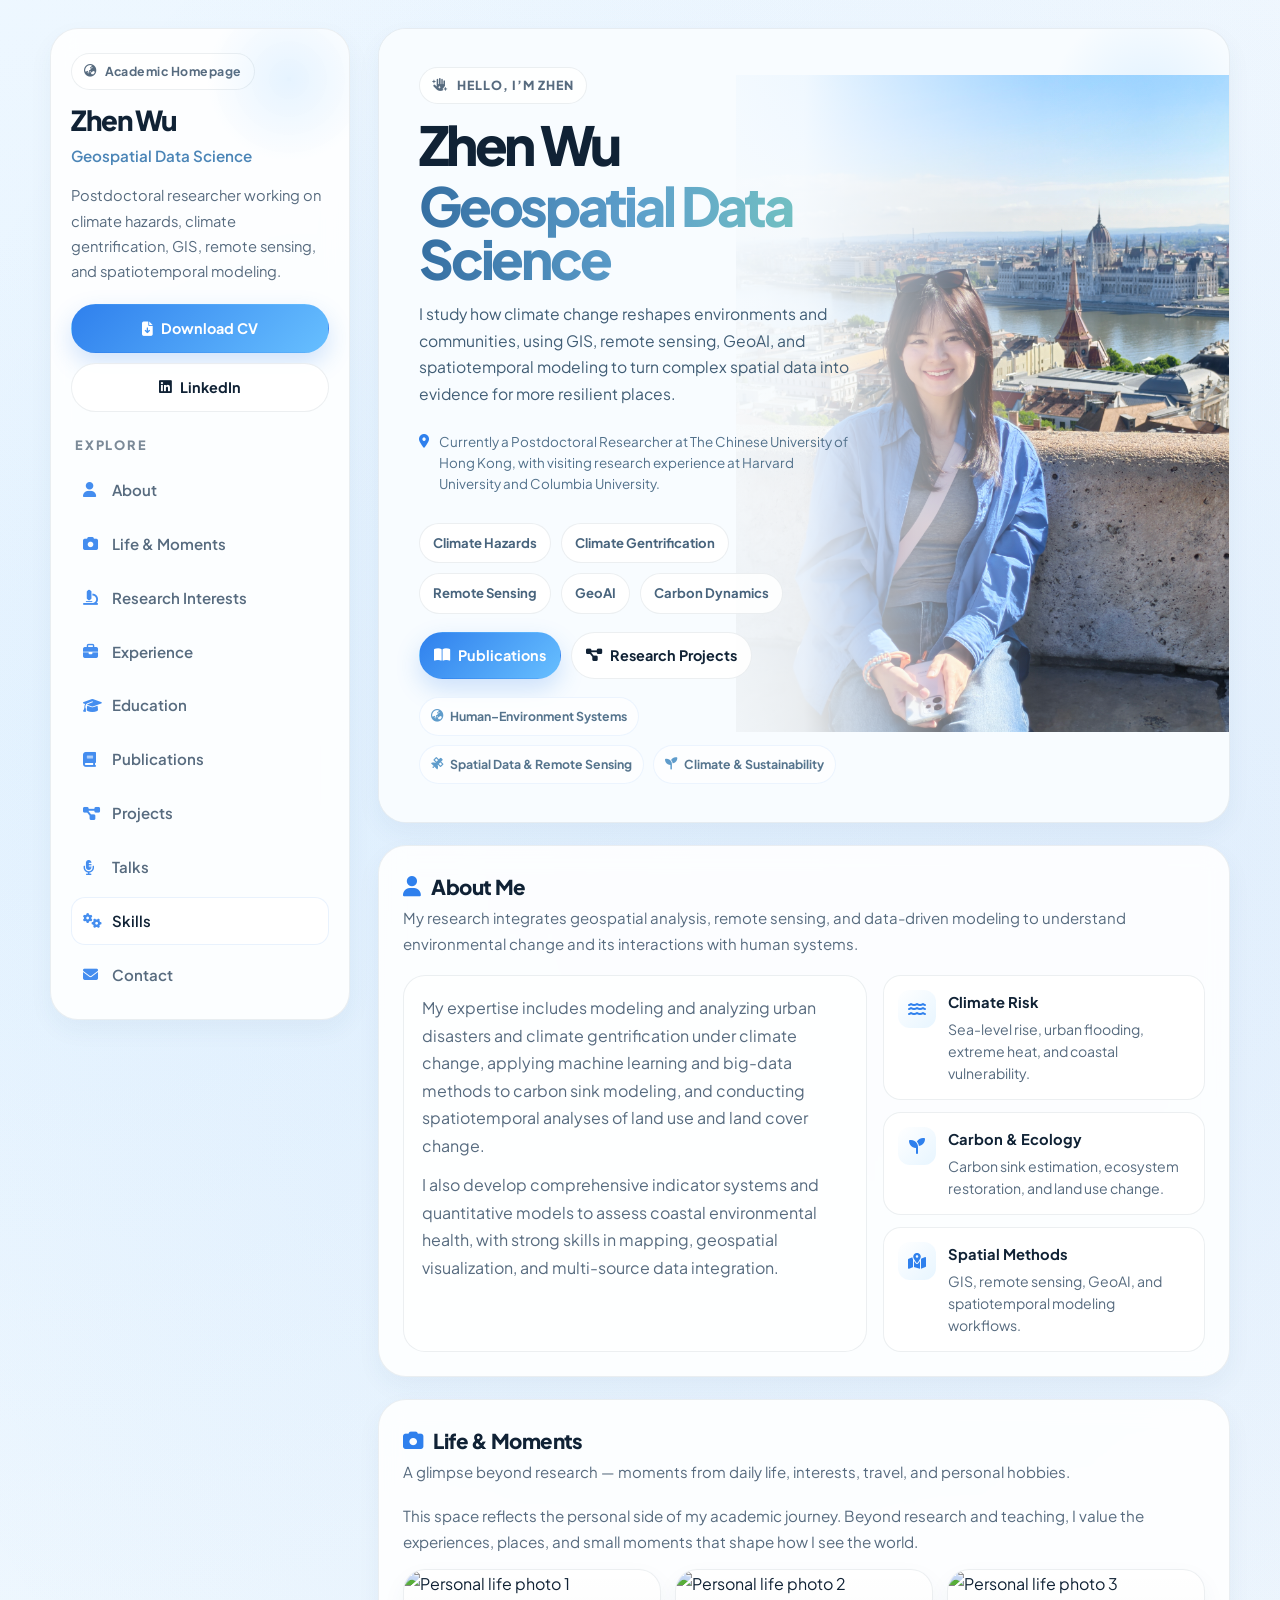
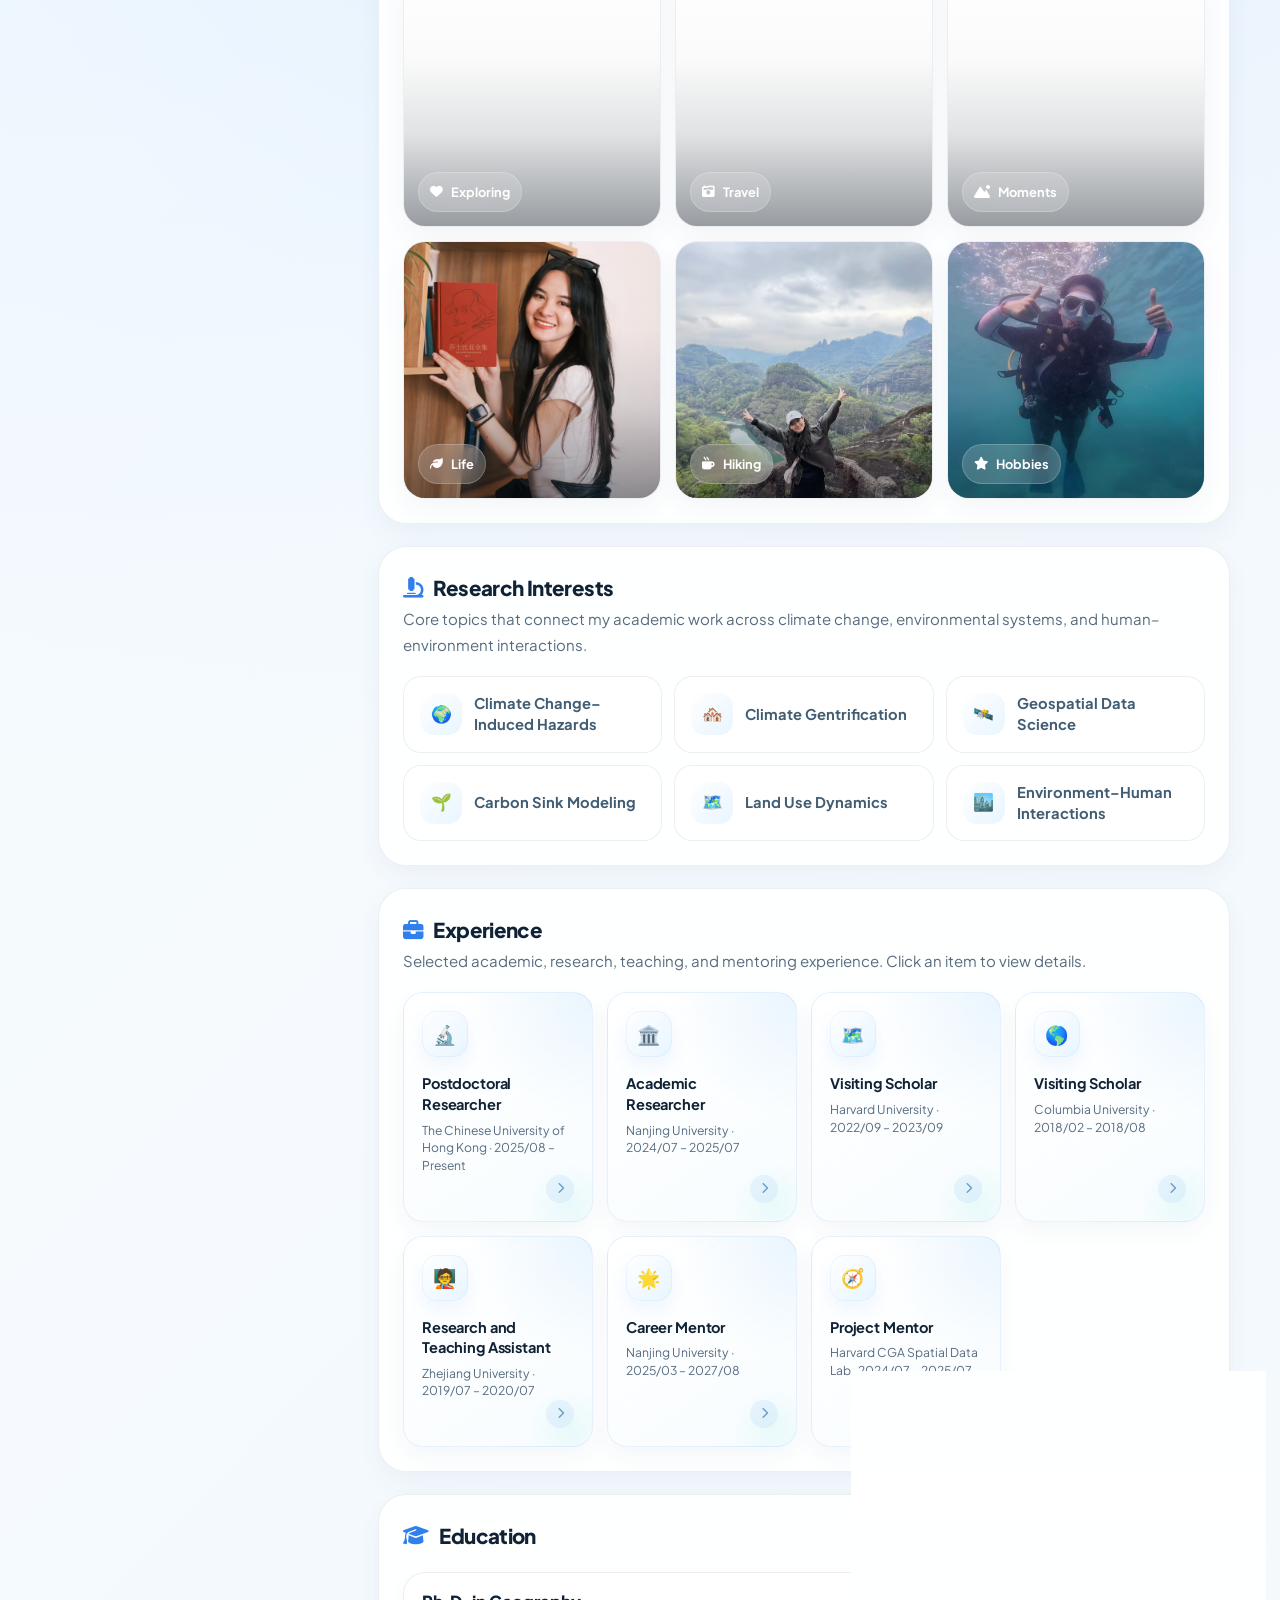
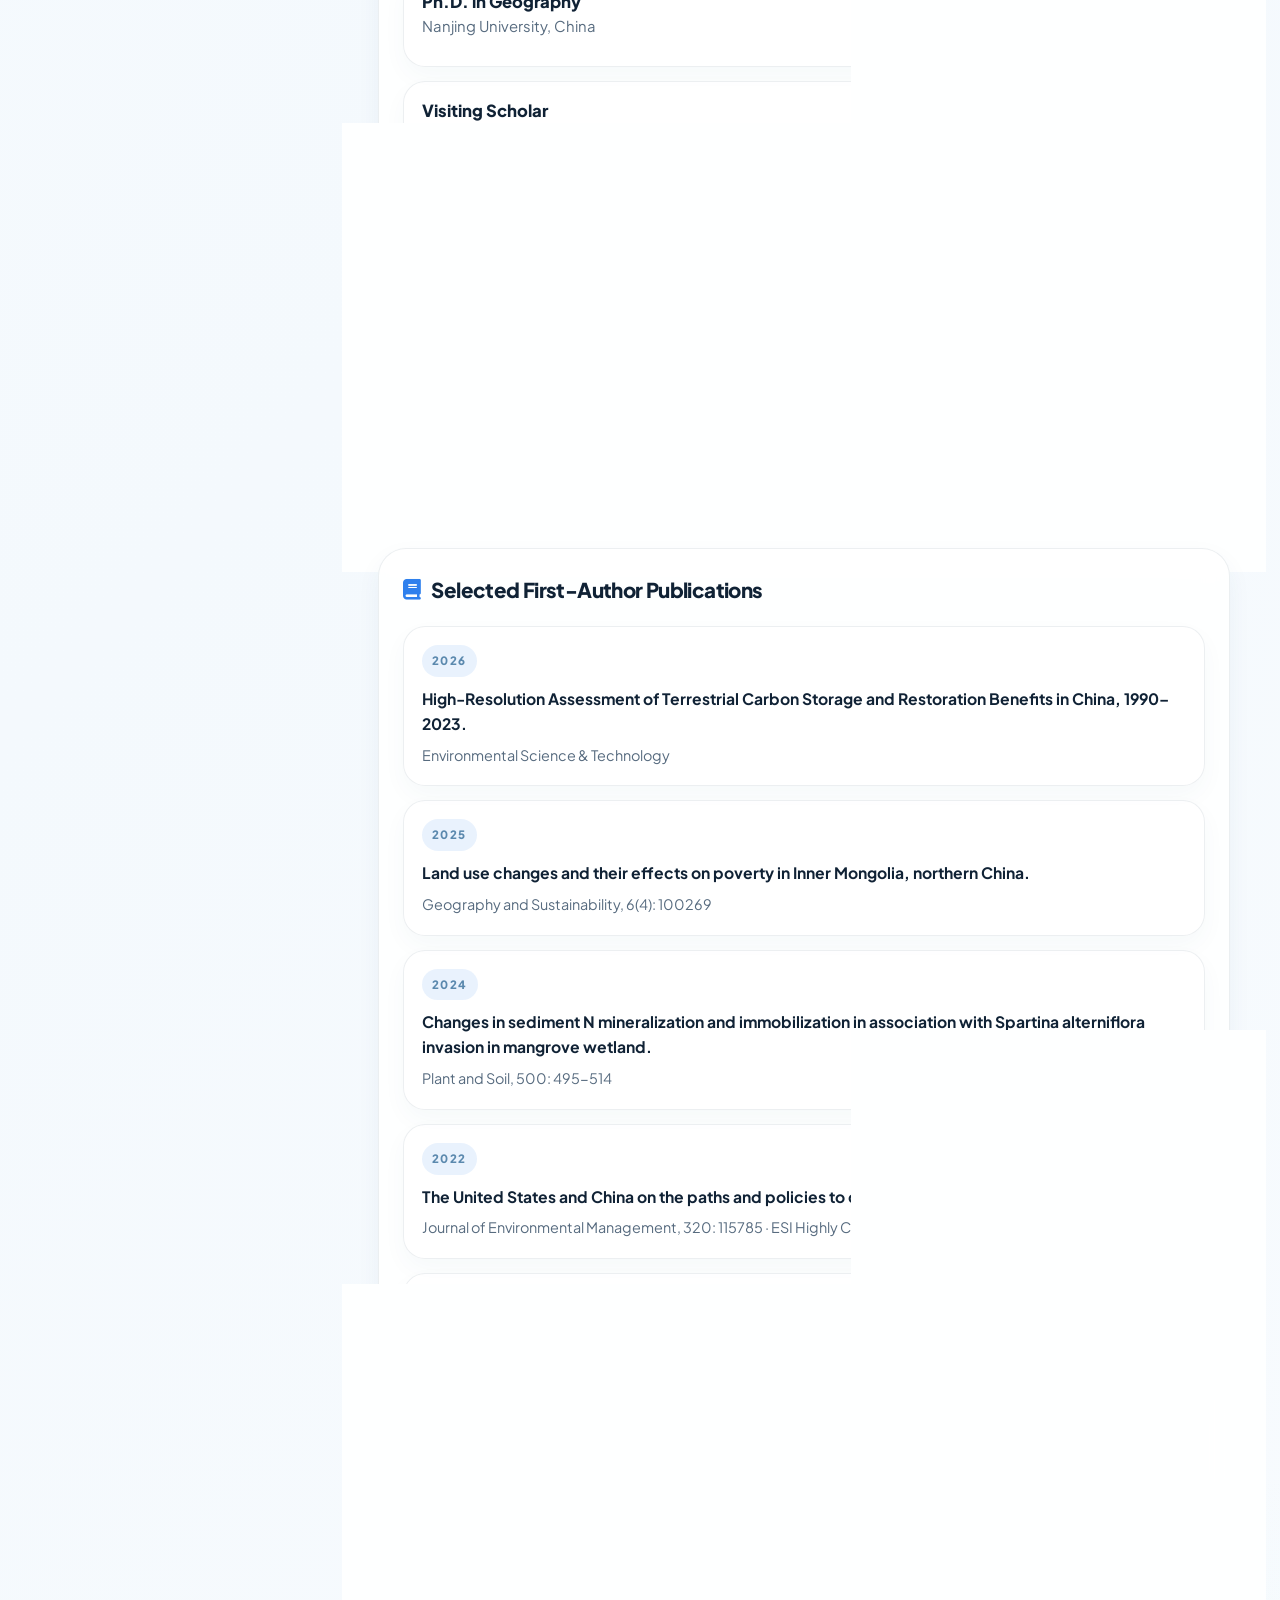
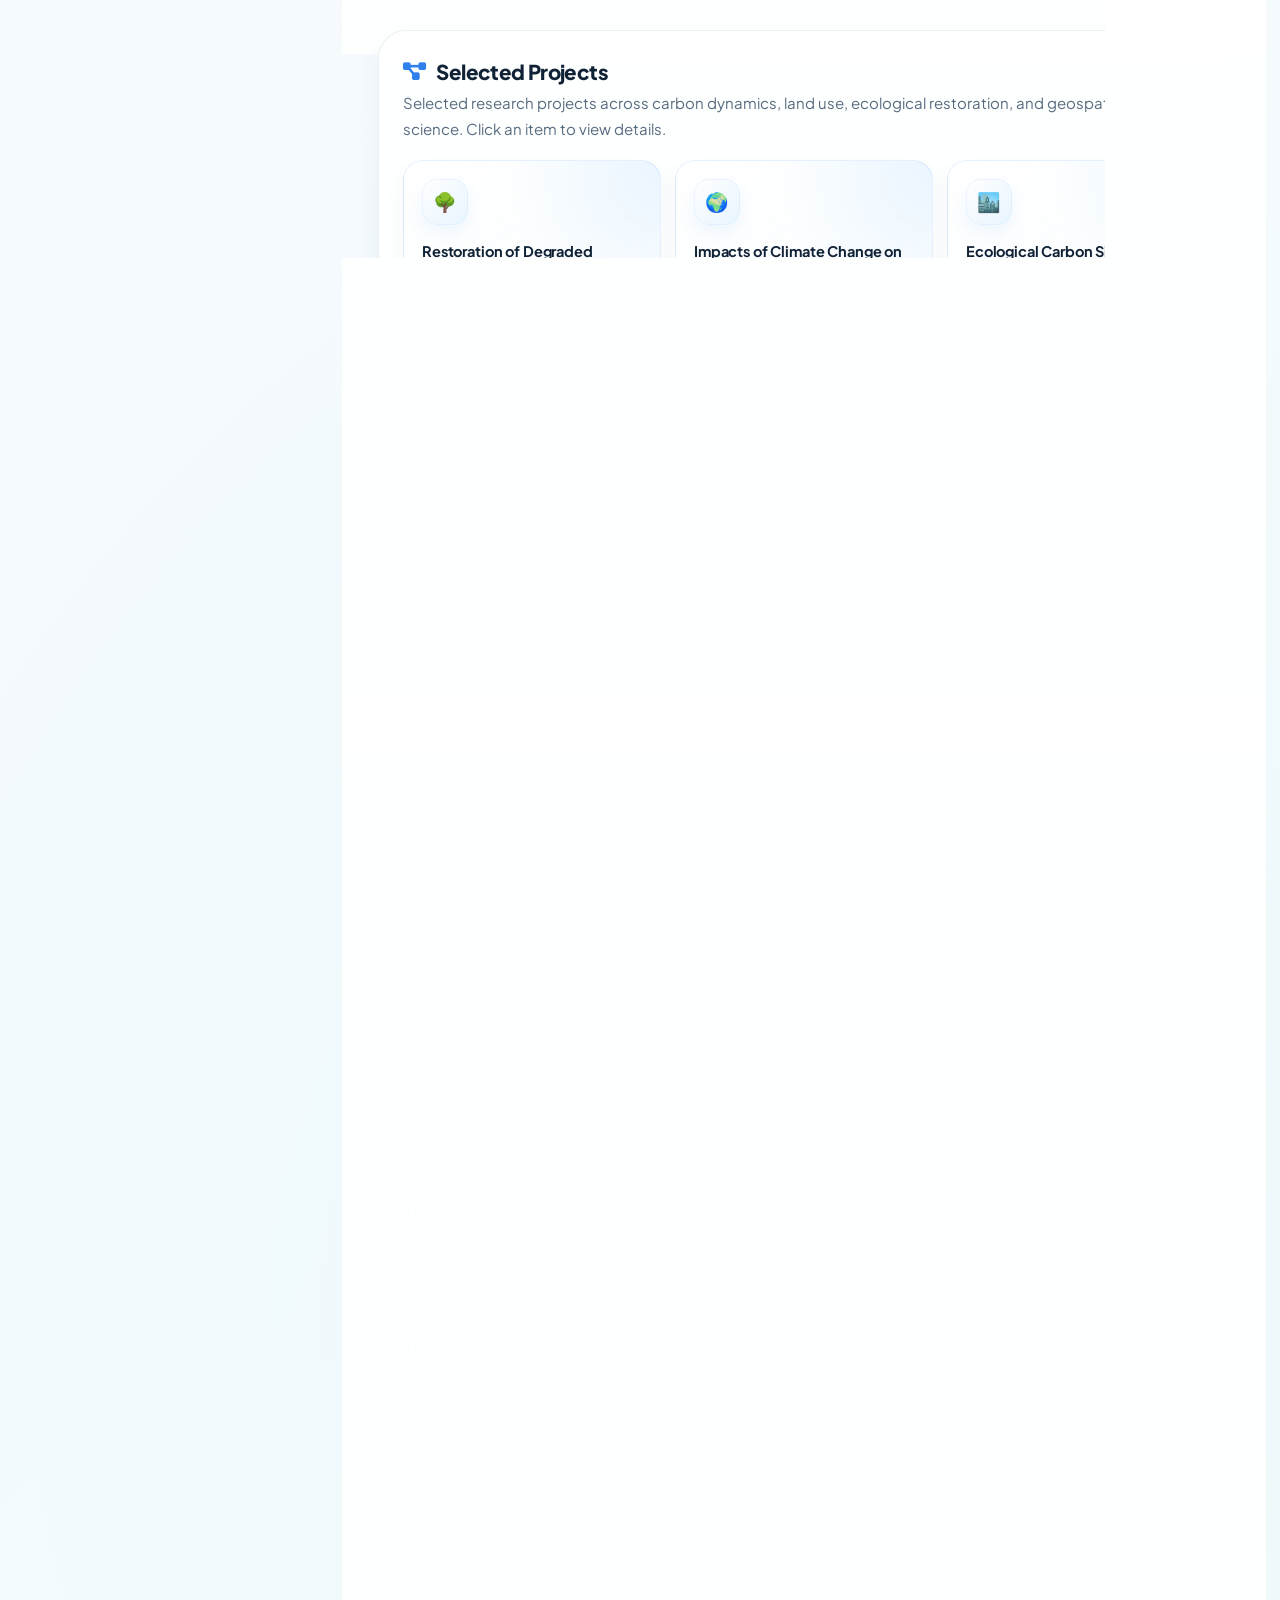
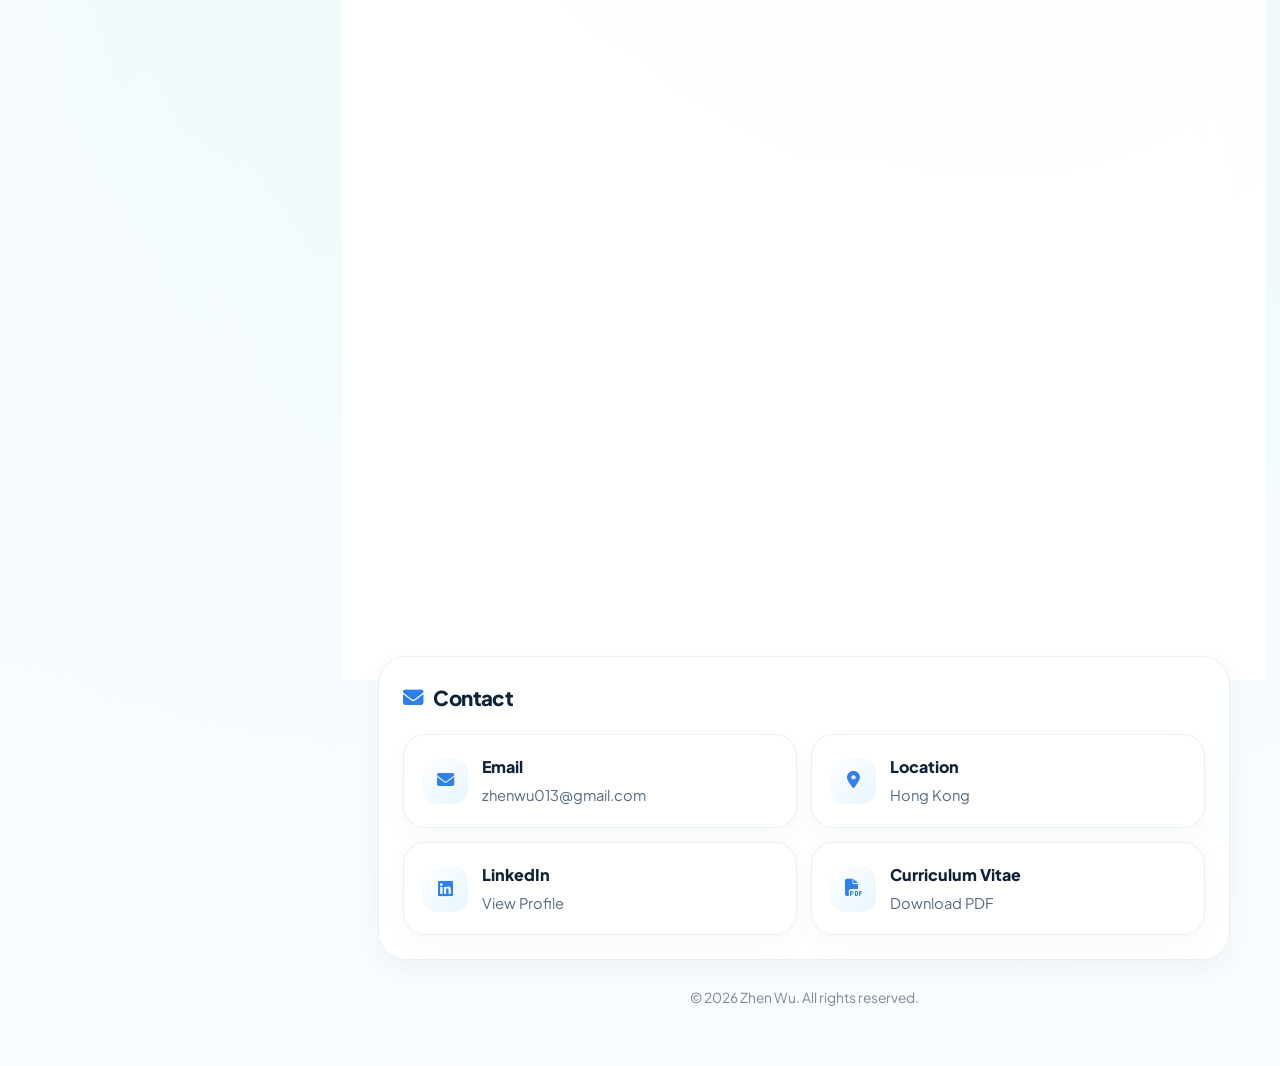
==== commit 251849f2: "Update index.html" ====
--- a/index.html
+++ b/index.html
@@ -310,23 +310,29 @@
 
     .hero-with-photo {
       min-height: 500px;
-      padding: 42px;
-      background: url("assets/images/hero-bg.jpg") center 40% / cover no-repeat;
+      padding: 38px 40px;
       display: flex;
       align-items: center;
+      background-color: #f8fcff;
+      background-image: url("assets/images/hero-bg.jpg");
+      background-repeat: no-repeat;
+      background-size: 58% auto;
+      background-position: right 34%;
     }
 
     .hero-with-photo::before {
       content: "";
       position: absolute;
       inset: 0;
-      background:
-        linear-gradient(90deg,
-          rgba(247, 251, 254, 0.96) 0%,
-          rgba(247, 251, 254, 0.93) 38%,
-          rgba(247, 251, 254, 0.74) 62%,
-          rgba(247, 251, 254, 0.34) 100%),
-        linear-gradient(180deg, rgba(255,255,255,0.06), rgba(34,74,107,0.08));
+      background: linear-gradient(
+        90deg,
+        rgba(248, 252, 255, 0.99) 0%,
+        rgba(248, 252, 255, 0.98) 36%,
+        rgba(248, 252, 255, 0.92) 50%,
+        rgba(248, 252, 255, 0.56) 63%,
+        rgba(248, 252, 255, 0.10) 78%,
+        rgba(248, 252, 255, 0.00) 100%
+      );
       pointer-events: none;
     }
 
@@ -1030,169 +1036,91 @@
       position: relative;
       z-index: 1;
       width: 100%;
-      display: grid;
-      grid-template-columns: minmax(0, 690px) 1fr;
-      gap: 26px;
+      display: flex;
+      justify-content: flex-start;
       align-items: center;
     }
 
     .hero-content {
-      position: relative;
-      width: 100%;
-      max-width: 690px;
-      padding: 30px 32px 28px;
-      border-radius: 26px;
-      background: rgba(255, 255, 255, 0.72);
-      border: 1px solid rgba(255, 255, 255, 0.78);
-      box-shadow: 0 18px 42px rgba(30, 73, 110, 0.09);
-      backdrop-filter: blur(10px);
-      -webkit-backdrop-filter: blur(10px);
-    }
-
-    .academic-kicker {
-      display: inline-flex;
-      align-items: center;
-      gap: 8px;
-      padding: 7px 11px;
-      border-radius: 999px;
-      background: rgba(47, 128, 237, 0.08);
-      border: 1px solid rgba(47, 128, 237, 0.08);
-      color: #507a9d;
-      font-size: 0.74rem;
-      font-weight: 800;
-      letter-spacing: 0.12em;
-      text-transform: uppercase;
-      margin-bottom: 16px;
-    }
-
-    .academic-rule {
-      width: 54px;
-      height: 3px;
-      border-radius: 999px;
-      background: linear-gradient(90deg, #4f8fc2, #83c6c0);
-      margin: 18px 0 16px;
+      width: min(56%, 620px);
+      padding: 0;
+      background: transparent;
+      border: 0;
+      box-shadow: none;
+      backdrop-filter: none;
+      -webkit-backdrop-filter: none;
+    }
+
+    .hero-content .eyebrow {
+      margin-bottom: 14px;
+      background: rgba(255, 255, 255, 0.84);
     }
 
     .hero-content h1 {
-      font-size: clamp(2.75rem, 4.6vw, 4.7rem);
-      max-width: none;
-      color: #102235;
-    }
-
-    .hero-content h1 span {
-      margin-top: 9px;
-      font-size: 0.47em;
-      line-height: 1.25;
-      letter-spacing: -0.025em;
-      background: none;
-      -webkit-text-fill-color: initial;
-      color: #527a9a;
-      font-weight: 700;
-    }
-
-    .academic-summary {
-      max-width: 620px;
+      font-size: clamp(2.55rem, 4.2vw, 4.2rem);
+      max-width: 560px;
+    }
+
+    .hero-content .hero-lead {
+      margin-top: 16px;
+      max-width: 560px;
+      font-size: 0.98rem;
       color: #405d75;
-      font-size: 0.98rem;
-      line-height: 1.72;
-    }
-
-    .academic-affiliation {
-      display: grid;
-      grid-template-columns: auto 1fr;
-      gap: 11px;
-      align-items: start;
-      margin-top: 17px;
-      padding: 13px 15px;
-      border-radius: 17px;
-      background: rgba(255, 255, 255, 0.66);
-      border: 1px solid rgba(47, 128, 237, 0.07);
-    }
-
-    .academic-affiliation i {
-      width: 34px;
-      height: 34px;
-      border-radius: 11px;
-      display: grid;
-      place-items: center;
-      background: rgba(47, 128, 237, 0.08);
+    }
+
+    .hero-personal-line {
+      margin-top: 14px;
+      display: flex;
+      align-items: flex-start;
+      gap: 10px;
+      padding: 10px 0;
+      border-radius: 0;
+      background: transparent;
+      border: 0;
+      color: #52718b;
+      font-size: 0.84rem;
+      line-height: 1.55;
+    }
+
+    .hero-personal-line i {
       color: var(--accent);
-    }
-
-    .academic-affiliation strong {
-      display: block;
-      color: var(--text);
-      font-size: 0.83rem;
-      margin-bottom: 2px;
-    }
-
-    .academic-affiliation span {
-      display: block;
-      color: var(--muted);
-      font-size: 0.83rem;
-      line-height: 1.45;
-    }
-
-    .academic-focus {
-      display: flex;
-      flex-wrap: wrap;
-      gap: 8px;
-      margin-top: 16px;
-    }
-
-    .academic-focus span {
-      display: inline-flex;
-      align-items: center;
-      gap: 6px;
-      padding: 7px 10px;
-      border-radius: 10px;
-      background: rgba(255, 255, 255, 0.62);
-      border: 1px solid rgba(47, 128, 237, 0.07);
-      color: #526e86;
-      font-size: 0.75rem;
-      font-weight: 700;
-    }
-
-    .academic-focus i {
-      color: #5d96bf;
+      margin-top: 3px;
+      flex-shrink: 0;
     }
 
     .hero-actions-inline {
       display: flex;
       flex-wrap: wrap;
       gap: 10px;
-      margin-top: 20px;
+      margin-top: 18px;
     }
 
     .hero-actions-inline .btn {
-      padding: 10px 15px;
-    }
-
-    .academic-side-note {
-      align-self: end;
-      justify-self: end;
-      width: min(100%, 270px);
-      padding: 16px 18px;
-      border-left: 2px solid rgba(255, 255, 255, 0.88);
-      color: rgba(16, 34, 53, 0.78);
-      text-shadow: 0 1px 10px rgba(255,255,255,0.85);
-    }
-
-    .academic-side-note span {
-      display: block;
-      font-size: 0.72rem;
-      font-weight: 800;
-      letter-spacing: 0.11em;
-      text-transform: uppercase;
-      color: #4d7798;
-      margin-bottom: 6px;
-    }
-
-    .academic-side-note p {
-      color: #29475f;
-      font-size: 0.86rem;
-      line-height: 1.55;
-      font-weight: 600;
+      padding: 10px 14px;
+    }
+
+    .hero-signature {
+      margin-top: 18px;
+      display: flex;
+      flex-wrap: wrap;
+      gap: 9px;
+    }
+
+    .hero-signature span {
+      display: inline-flex;
+      align-items: center;
+      gap: 7px;
+      padding: 8px 11px;
+      border-radius: 999px;
+      background: rgba(255, 255, 255, 0.72);
+      border: 1px solid rgba(47, 128, 237, 0.08);
+      color: #55748d;
+      font-size: 0.77rem;
+      font-weight: 700;
+    }
+
+    .hero-signature i {
+      color: #5f9ccb;
     }
 
     @media (max-width: 1120px) {
@@ -1205,38 +1133,33 @@
         top: auto;
       }
 
-      .hero-layout {
-        grid-template-columns: minmax(0, 650px) 1fr;
-      }
-
       .hero-content {
-        max-width: 650px;
+        width: min(60%, 620px);
       }
     }
 
     @media (max-width: 920px) {
       .hero-with-photo {
-        min-height: 620px;
+        min-height: 600px;
+        padding: 26px;
         align-items: flex-end;
-        padding: 24px;
-        background-position: center 38%;
+        background-size: auto 67%;
+        background-position: center top;
       }
 
       .hero-with-photo::before {
-        background: linear-gradient(0deg, rgba(247,251,254,0.97) 0%, rgba(247,251,254,0.90) 46%, rgba(247,251,254,0.36) 74%, rgba(247,251,254,0.10) 100%);
-      }
-
-      .hero-layout {
-        grid-template-columns: 1fr;
+        background: linear-gradient(
+          0deg,
+          rgba(248, 252, 255, 0.99) 0%,
+          rgba(248, 252, 255, 0.96) 48%,
+          rgba(248, 252, 255, 0.38) 67%,
+          rgba(248, 252, 255, 0.04) 100%
+        );
       }
 
       .hero-content {
-        max-width: 100%;
-        padding: 24px;
-      }
-
-      .academic-side-note {
-        display: none;
+        width: 100%;
+        padding: 0;
       }
 
       .compact-list {
@@ -1270,18 +1193,18 @@
 
     @media (max-width: 680px) {
       .hero-with-photo {
-        min-height: 660px;
-        padding: 14px;
-        background-position: center 36%;
+        min-height: 640px;
+        padding: 18px;
+        background-size: auto 58%;
+        background-position: center top;
       }
 
       .hero-content {
-        padding: 20px;
-        border-radius: 22px;
+        padding: 0;
       }
 
       .hero-content h1 {
-        font-size: 2.55rem;
+        font-size: 2.2rem;
       }
 
       .hero-tags {
@@ -1416,49 +1339,48 @@
         <section class="hero hero-with-photo panel reveal">
           <div class="hero-layout">
             <div class="hero-content">
-              <div class="academic-kicker">
-                <i class="fa-solid fa-graduation-cap"></i>
-                Academic Profile
-              </div>
+              <span class="eyebrow">
+                <i class="fa-solid fa-hand-sparkles"></i>
+                Hello, I’m Zhen
+              </span>
 
               <h1>
                 Zhen Wu
-                <span>Geospatial Data Science &amp; Climate–Environment Research</span>
+                <span>Geospatial Data Science</span>
               </h1>
 
-              <div class="academic-rule"></div>
-
-              <p class="academic-summary">
-                Postdoctoral researcher in Geography working at the intersection of geospatial data science,
-                climate change, environmental risk, and human–environment interactions. My research combines
-                GIS, remote sensing, GeoAI, and spatiotemporal modeling to analyze climate hazards, carbon dynamics,
-                land use change, and coastal sustainability.
+              <p class="hero-lead">
+                I study how climate change reshapes environments and communities, using GIS,
+                remote sensing, GeoAI, and spatiotemporal modeling to turn complex spatial data
+                into evidence for more resilient places.
               </p>
 
-              <div class="academic-affiliation">
-                <i class="fa-solid fa-building-columns"></i>
-                <div>
-                  <strong>Current Appointment</strong>
-                  <span>Postdoctoral Researcher · Department of Geography and Resource Management · The Chinese University of Hong Kong</span>
-                </div>
-              </div>
-
-              <div class="academic-focus" aria-label="Core research areas">
-                <span><i class="fa-solid fa-water"></i> Climate Hazards</span>
-                <span><i class="fa-solid fa-city"></i> Climate Gentrification</span>
-                <span><i class="fa-solid fa-satellite"></i> Remote Sensing</span>
-                <span><i class="fa-solid fa-leaf"></i> Carbon Dynamics</span>
+              <div class="hero-personal-line">
+                <i class="fa-solid fa-location-dot"></i>
+                <span>
+                  Currently a Postdoctoral Researcher at The Chinese University of Hong Kong,
+                  with visiting research experience at Harvard University and Columbia University.
+                </span>
+              </div>
+
+              <div class="hero-tags">
+                <span class="pill">Climate Hazards</span>
+                <span class="pill">Climate Gentrification</span>
+                <span class="pill">Remote Sensing</span>
+                <span class="pill">GeoAI</span>
+                <span class="pill">Carbon Dynamics</span>
               </div>
 
               <div class="hero-actions-inline">
-                <a href="#publications" class="btn btn-primary"><i class="fa-solid fa-book-open"></i> Selected Publications</a>
-                <a href="assets/files/CV-Wu-2026.pdf" class="btn btn-secondary" target="_blank" rel="noopener noreferrer"><i class="fa-solid fa-file-lines"></i> Curriculum Vitae</a>
-              </div>
-            </div>
-
-            <div class="academic-side-note" aria-hidden="true">
-              <span>Research Perspective</span>
-              <p>Spatial evidence for understanding environmental change, climate risk, and resilient human–environment systems.</p>
+                <a href="#publications" class="btn btn-primary"><i class="fa-solid fa-book-open"></i> Publications</a>
+                <a href="#projects" class="btn btn-secondary"><i class="fa-solid fa-diagram-project"></i> Research Projects</a>
+              </div>
+
+              <div class="hero-signature" aria-label="Research profile highlights">
+                <span><i class="fa-solid fa-earth-asia"></i> Human–Environment Systems</span>
+                <span><i class="fa-solid fa-satellite"></i> Spatial Data & Remote Sensing</span>
+                <span><i class="fa-solid fa-seedling"></i> Climate & Sustainability</span>
+              </div>
             </div>
           </div>
         </section>
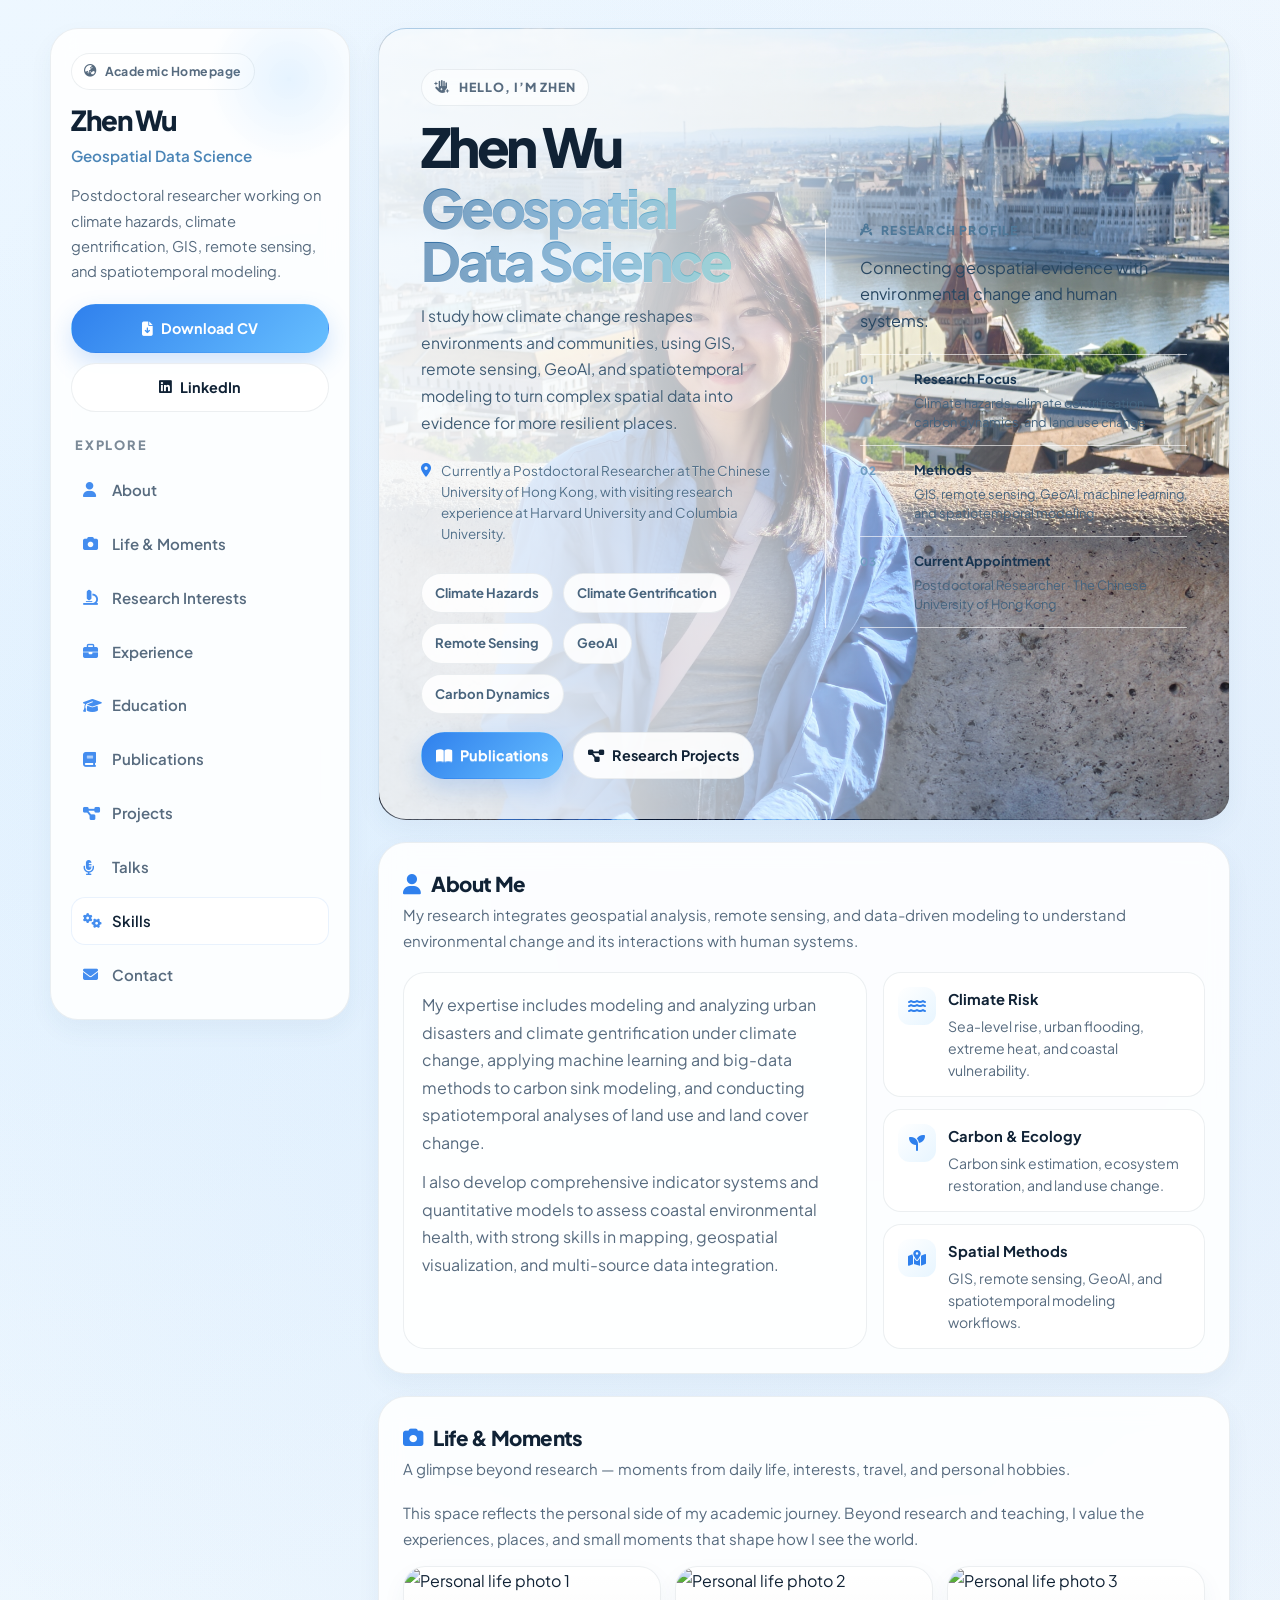
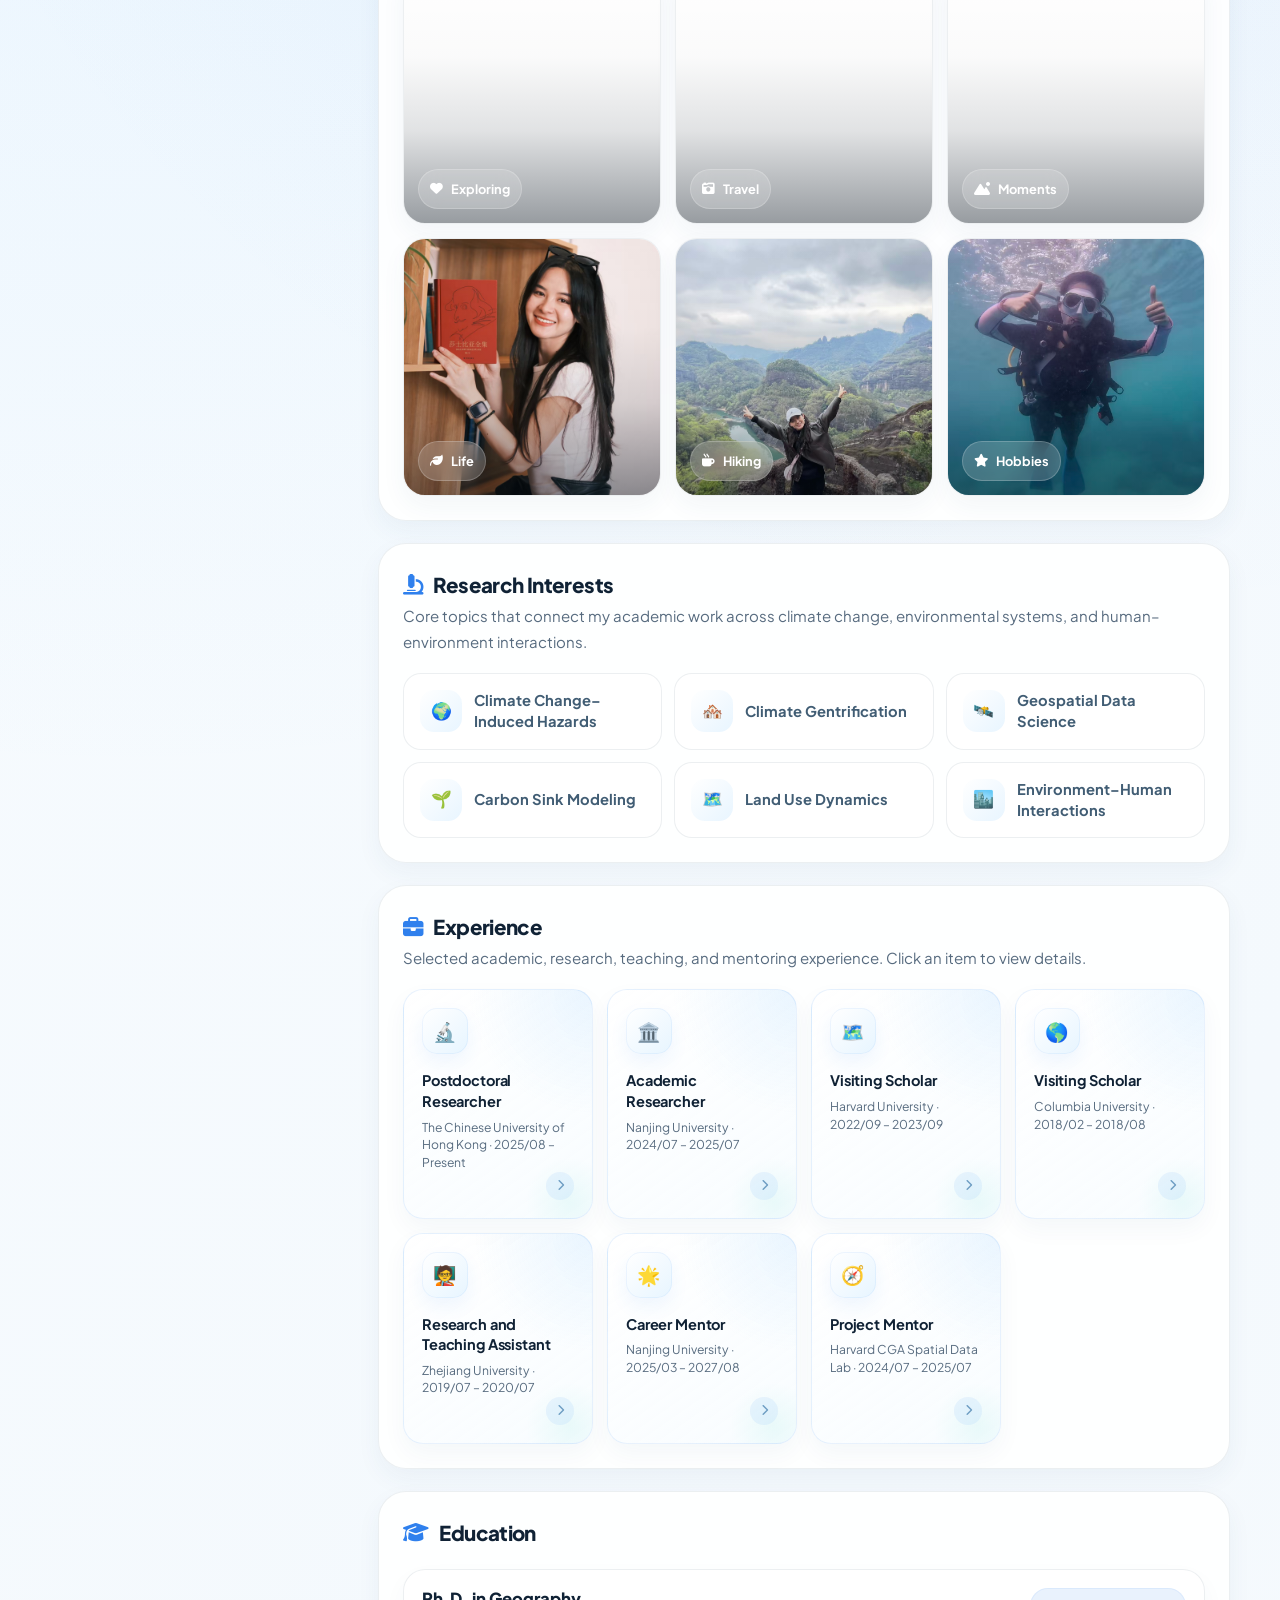
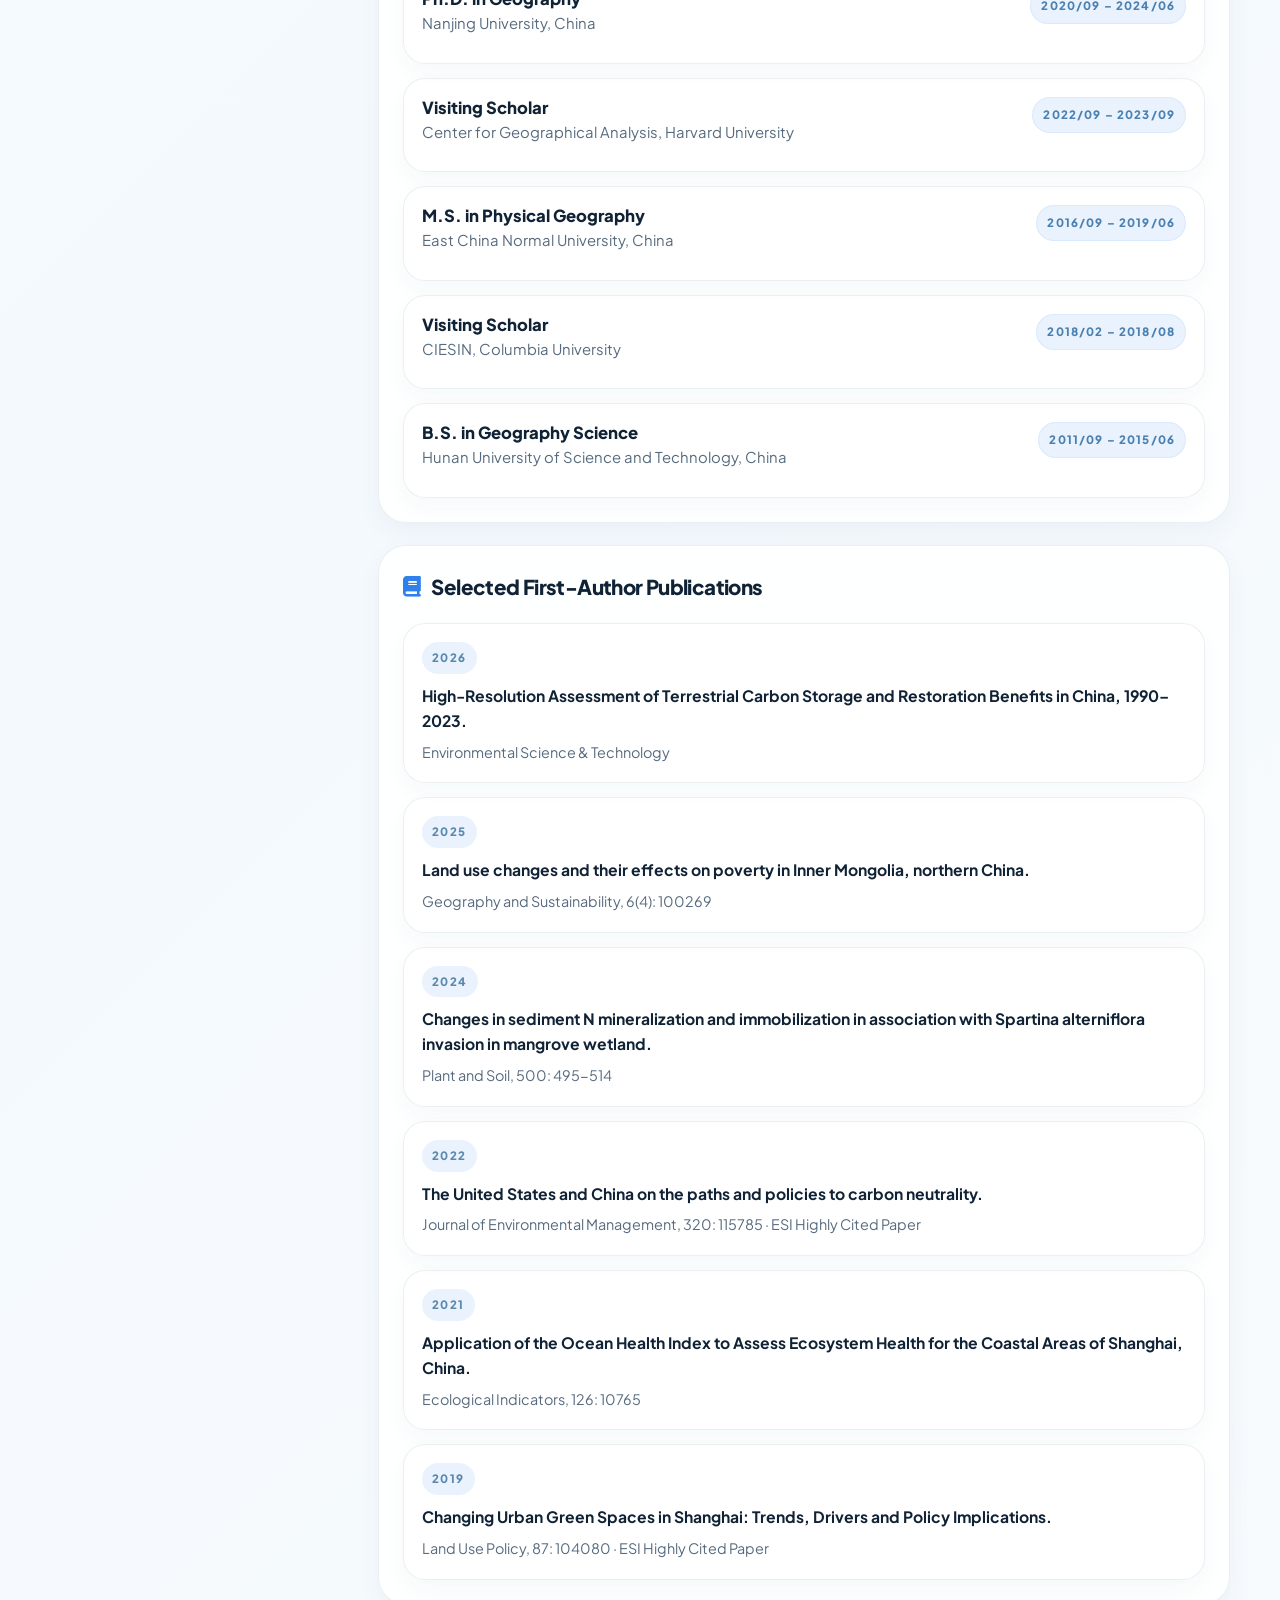
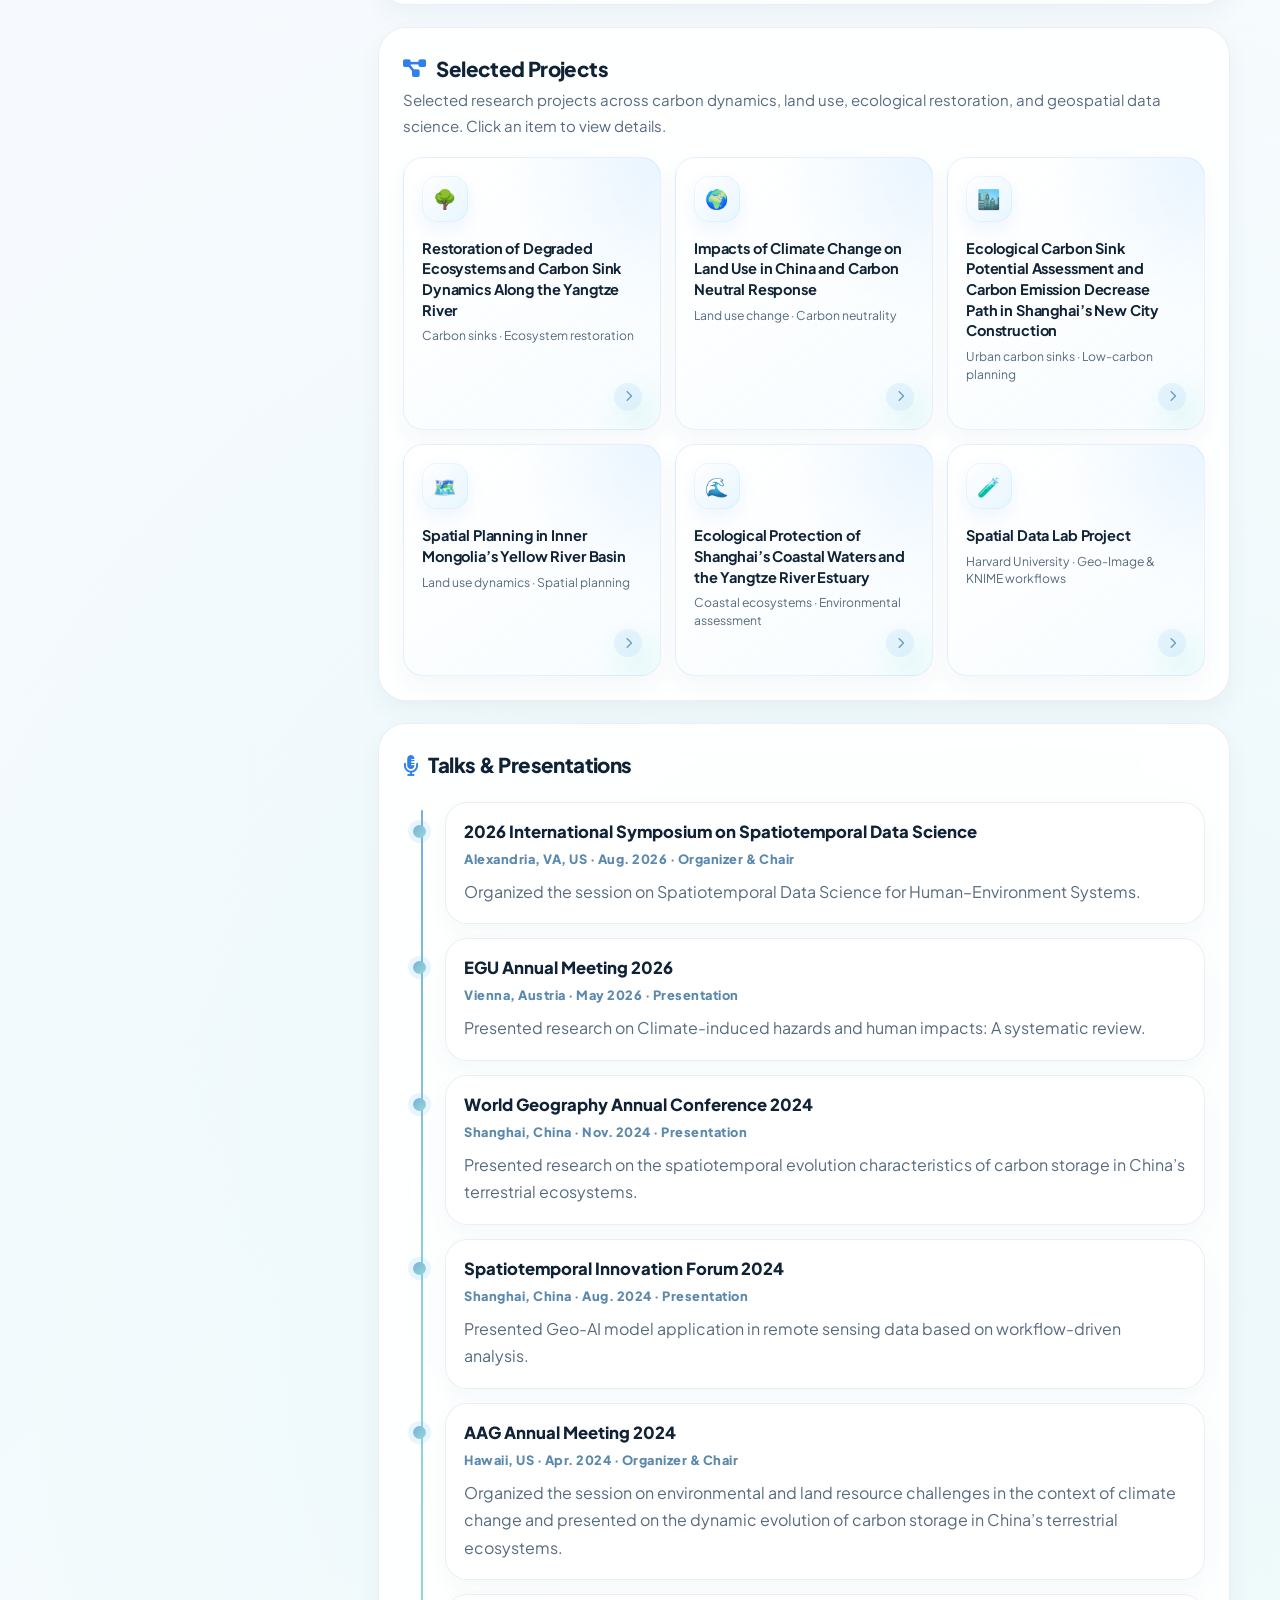
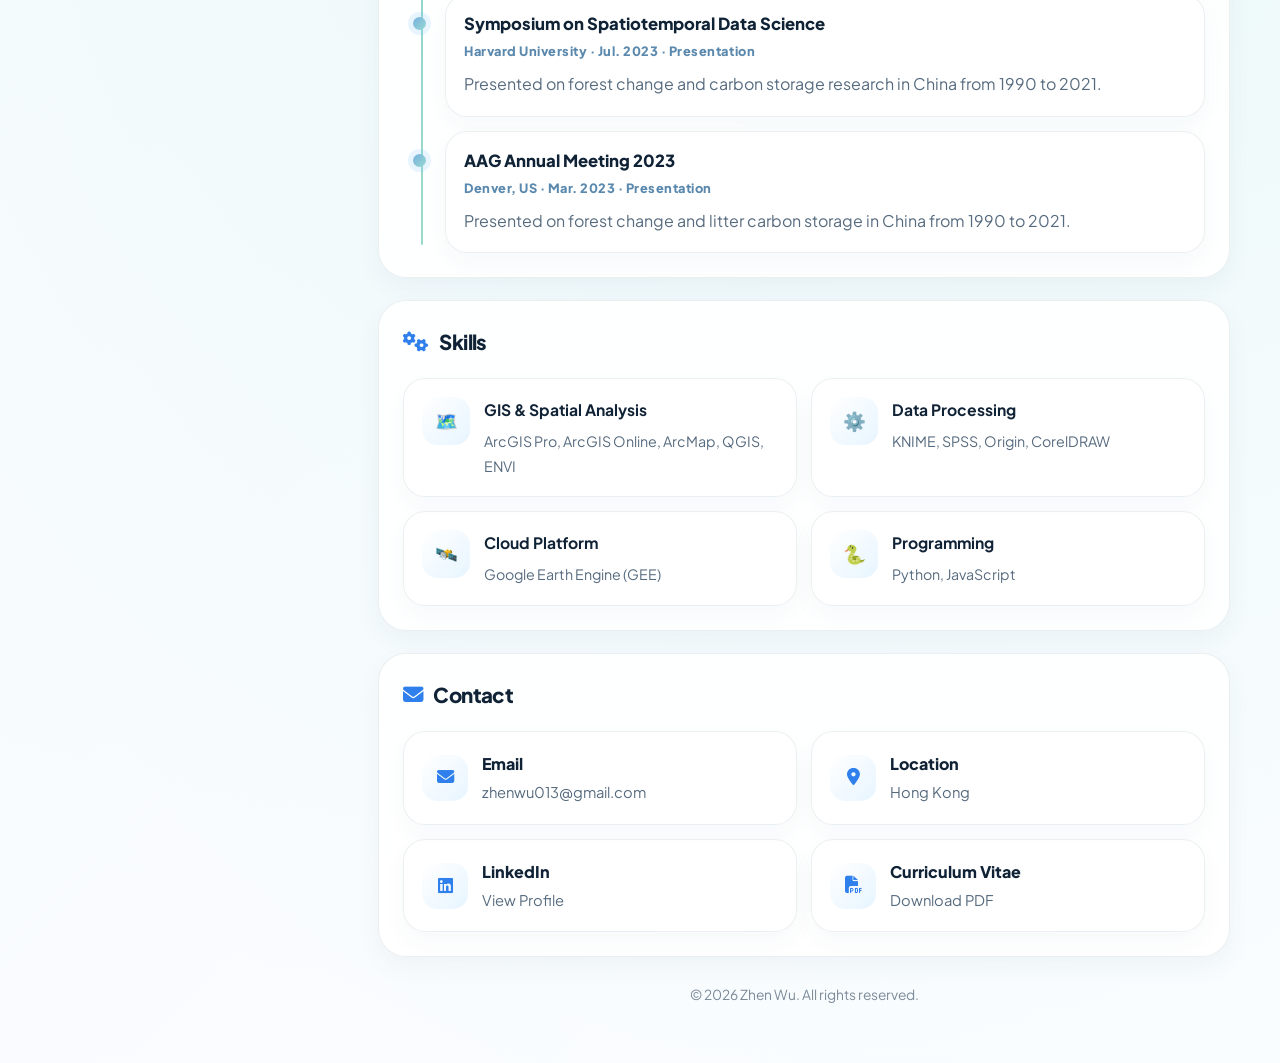
==== commit 2df50901: "Update index.html" ====
--- a/index.html
+++ b/index.html
@@ -309,15 +309,11 @@
     }
 
     .hero-with-photo {
-      min-height: 500px;
-      padding: 38px 40px;
+      min-height: 520px;
+      padding: 40px 42px;
       display: flex;
       align-items: center;
-      background-color: #f8fcff;
-      background-image: url("assets/images/hero-bg.jpg");
-      background-repeat: no-repeat;
-      background-size: 58% auto;
-      background-position: right 34%;
+      background: url("assets/images/hero-bg.jpg") right center / cover no-repeat;
     }
 
     .hero-with-photo::before {
@@ -326,11 +322,11 @@
       inset: 0;
       background: linear-gradient(
         90deg,
-        rgba(248, 252, 255, 0.99) 0%,
-        rgba(248, 252, 255, 0.98) 36%,
-        rgba(248, 252, 255, 0.92) 50%,
-        rgba(248, 252, 255, 0.56) 63%,
-        rgba(248, 252, 255, 0.10) 78%,
+        rgba(248, 252, 255, 0.92) 0%,
+        rgba(248, 252, 255, 0.82) 28%,
+        rgba(248, 252, 255, 0.62) 48%,
+        rgba(248, 252, 255, 0.34) 62%,
+        rgba(248, 252, 255, 0.12) 76%,
         rgba(248, 252, 255, 0.00) 100%
       );
       pointer-events: none;
@@ -1036,24 +1032,29 @@
       position: relative;
       z-index: 1;
       width: 100%;
-      display: flex;
-      justify-content: flex-start;
+      display: grid;
+      grid-template-columns: repeat(2, minmax(0, 1fr));
+      gap: 42px;
       align-items: center;
     }
 
     .hero-content {
-      width: min(56%, 620px);
+      width: 100%;
+      max-width: 620px;
       padding: 0;
       background: transparent;
       border: 0;
       box-shadow: none;
       backdrop-filter: none;
       -webkit-backdrop-filter: none;
+      text-shadow: 0 1px 0 rgba(255, 255, 255, 0.32);
     }
 
     .hero-content .eyebrow {
       margin-bottom: 14px;
-      background: rgba(255, 255, 255, 0.84);
+      background: rgba(255, 255, 255, 0.58);
+      backdrop-filter: blur(8px);
+      -webkit-backdrop-filter: blur(8px);
     }
 
     .hero-content h1 {
@@ -1112,15 +1113,122 @@
       gap: 7px;
       padding: 8px 11px;
       border-radius: 999px;
-      background: rgba(255, 255, 255, 0.72);
+      background: rgba(255, 255, 255, 0.52);
       border: 1px solid rgba(47, 128, 237, 0.08);
       color: #55748d;
       font-size: 0.77rem;
       font-weight: 700;
+      backdrop-filter: blur(8px);
+      -webkit-backdrop-filter: blur(8px);
     }
 
     .hero-signature i {
       color: #5f9ccb;
+    }
+
+
+    .hero-side {
+      justify-self: stretch;
+      width: 100%;
+      max-width: none;
+      display: grid;
+      gap: 14px;
+      align-self: center;
+      padding-left: 34px;
+      border-left: 1px solid rgba(255, 255, 255, 0.72);
+    }
+
+    .hero-side-label {
+      display: inline-flex;
+      align-items: center;
+      gap: 8px;
+      color: #4e7898;
+      font-size: 0.76rem;
+      font-weight: 800;
+      letter-spacing: 0.10em;
+      text-transform: uppercase;
+    }
+
+    .hero-side-text {
+      color: #294863;
+      font-size: 1.02rem;
+      line-height: 1.62;
+      max-width: 30ch;
+    }
+
+    .hero-index-list {
+      display: grid;
+      gap: 0;
+      margin-top: 6px;
+      border-top: 1px solid rgba(255, 255, 255, 0.62);
+    }
+
+    .hero-index-row {
+      display: grid;
+      grid-template-columns: 42px 1fr;
+      gap: 12px;
+      padding: 13px 0;
+      border-bottom: 1px solid rgba(255, 255, 255, 0.62);
+    }
+
+    .hero-index-number {
+      color: #6f9ec3;
+      font-size: 0.72rem;
+      font-weight: 800;
+      letter-spacing: 0.10em;
+      padding-top: 2px;
+    }
+
+    .hero-index-row strong {
+      display: block;
+      color: #173450;
+      font-size: 0.82rem;
+      margin-bottom: 3px;
+    }
+
+    .hero-index-row span {
+      display: block;
+      color: #45647f;
+      font-size: 0.80rem;
+      line-height: 1.5;
+    }
+
+    .hero-side-list {
+      display: grid;
+      gap: 10px;
+      margin-top: 4px;
+    }
+
+    .hero-side-item {
+      display: flex;
+      gap: 10px;
+      align-items: flex-start;
+      padding-left: 14px;
+      border-left: 2px solid rgba(255,255,255,0.70);
+    }
+
+    .hero-side-item i {
+      color: var(--accent);
+      margin-top: 3px;
+      font-size: 0.90rem;
+      flex-shrink: 0;
+      width: 16px;
+      text-align: center;
+    }
+
+    .hero-side-item strong {
+      display: block;
+      color: #173450;
+      font-size: 0.80rem;
+      margin-bottom: 2px;
+      line-height: 1.2;
+    }
+
+    .hero-side-item span {
+      display: block;
+      color: #45647f;
+      font-size: 0.80rem;
+      line-height: 1.5;
     }
 
     @media (max-width: 1120px) {
@@ -1133,17 +1241,22 @@
         top: auto;
       }
 
+      .hero-layout {
+        grid-template-columns: 1fr 320px;
+        gap: 24px;
+      }
+
       .hero-content {
-        width: min(60%, 620px);
+        max-width: 100%;
       }
     }
 
     @media (max-width: 920px) {
       .hero-with-photo {
-        min-height: 600px;
+        min-height: 620px;
         padding: 26px;
         align-items: flex-end;
-        background-size: auto 67%;
+        background-size: cover;
         background-position: center top;
       }
 
@@ -1157,9 +1270,29 @@
         );
       }
 
+      .hero-layout {
+        grid-template-columns: 1fr;
+        align-items: end;
+      }
+
       .hero-content {
         width: 100%;
+        max-width: 100%;
         padding: 0;
+      }
+
+      .hero-side {
+        justify-self: start;
+        width: 100%;
+        max-width: 100%;
+        padding-left: 0;
+        border-left: 0;
+        padding-top: 18px;
+        border-top: 1px solid rgba(255, 255, 255, 0.72);
+      }
+
+      .hero-side-text {
+        max-width: 100%;
       }
 
       .compact-list {
@@ -1375,11 +1508,40 @@
                 <a href="#publications" class="btn btn-primary"><i class="fa-solid fa-book-open"></i> Publications</a>
                 <a href="#projects" class="btn btn-secondary"><i class="fa-solid fa-diagram-project"></i> Research Projects</a>
               </div>
-
-              <div class="hero-signature" aria-label="Research profile highlights">
-                <span><i class="fa-solid fa-earth-asia"></i> Human–Environment Systems</span>
-                <span><i class="fa-solid fa-satellite"></i> Spatial Data & Remote Sensing</span>
-                <span><i class="fa-solid fa-seedling"></i> Climate & Sustainability</span>
+            </div>
+
+            <div class="hero-side" aria-label="Research profile highlights">
+              <div class="hero-side-label">
+                <i class="fa-solid fa-compass-drafting"></i>
+                Research Profile
+              </div>
+
+              <div class="hero-side-text">
+                Connecting geospatial evidence with environmental change and human systems.
+              </div>
+
+              <div class="hero-index-list">
+                <div class="hero-index-row">
+                  <div class="hero-index-number">01</div>
+                  <div>
+                    <strong>Research Focus</strong>
+                    <span>Climate hazards, climate gentrification, carbon dynamics, and land use change</span>
+                  </div>
+                </div>
+                <div class="hero-index-row">
+                  <div class="hero-index-number">02</div>
+                  <div>
+                    <strong>Methods</strong>
+                    <span>GIS, remote sensing, GeoAI, machine learning, and spatiotemporal modeling</span>
+                  </div>
+                </div>
+                <div class="hero-index-row">
+                  <div class="hero-index-number">03</div>
+                  <div>
+                    <strong>Current Appointment</strong>
+                    <span>Postdoctoral Researcher · The Chinese University of Hong Kong</span>
+                  </div>
+                </div>
               </div>
             </div>
           </div>
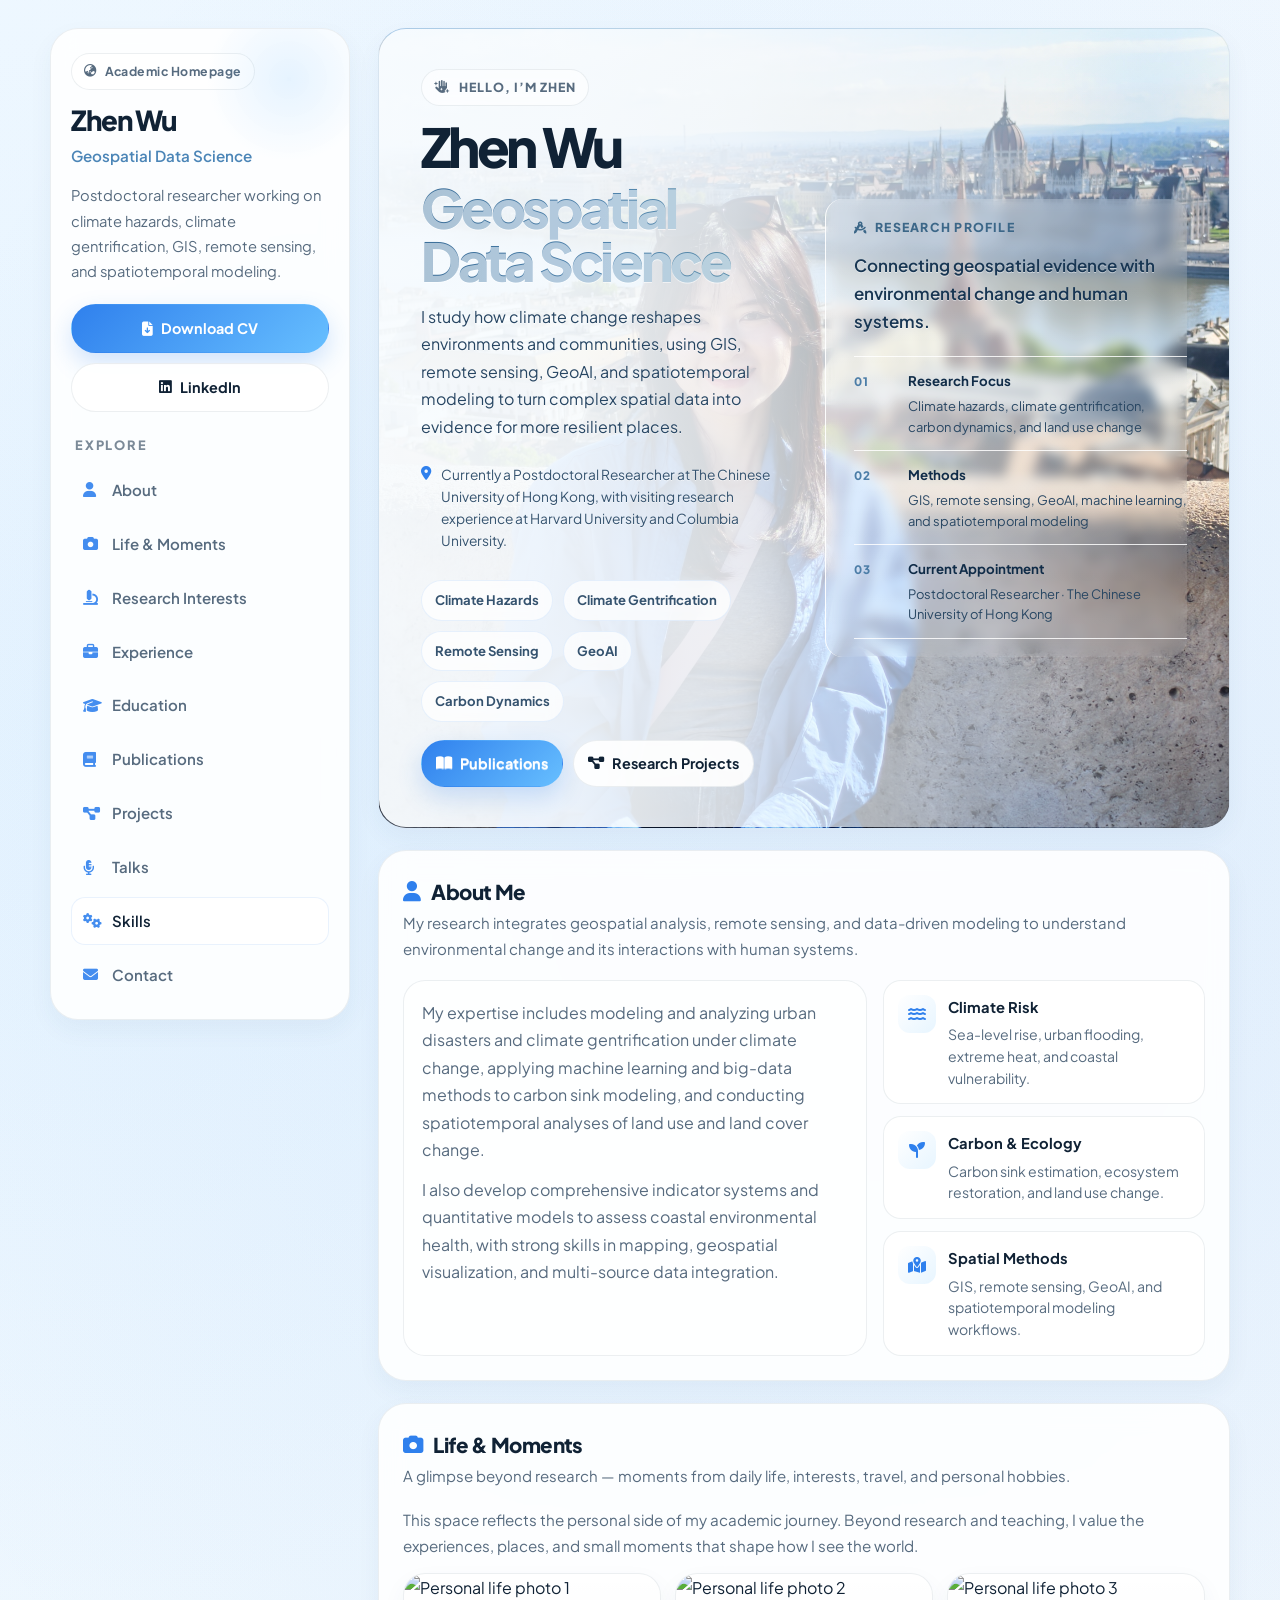
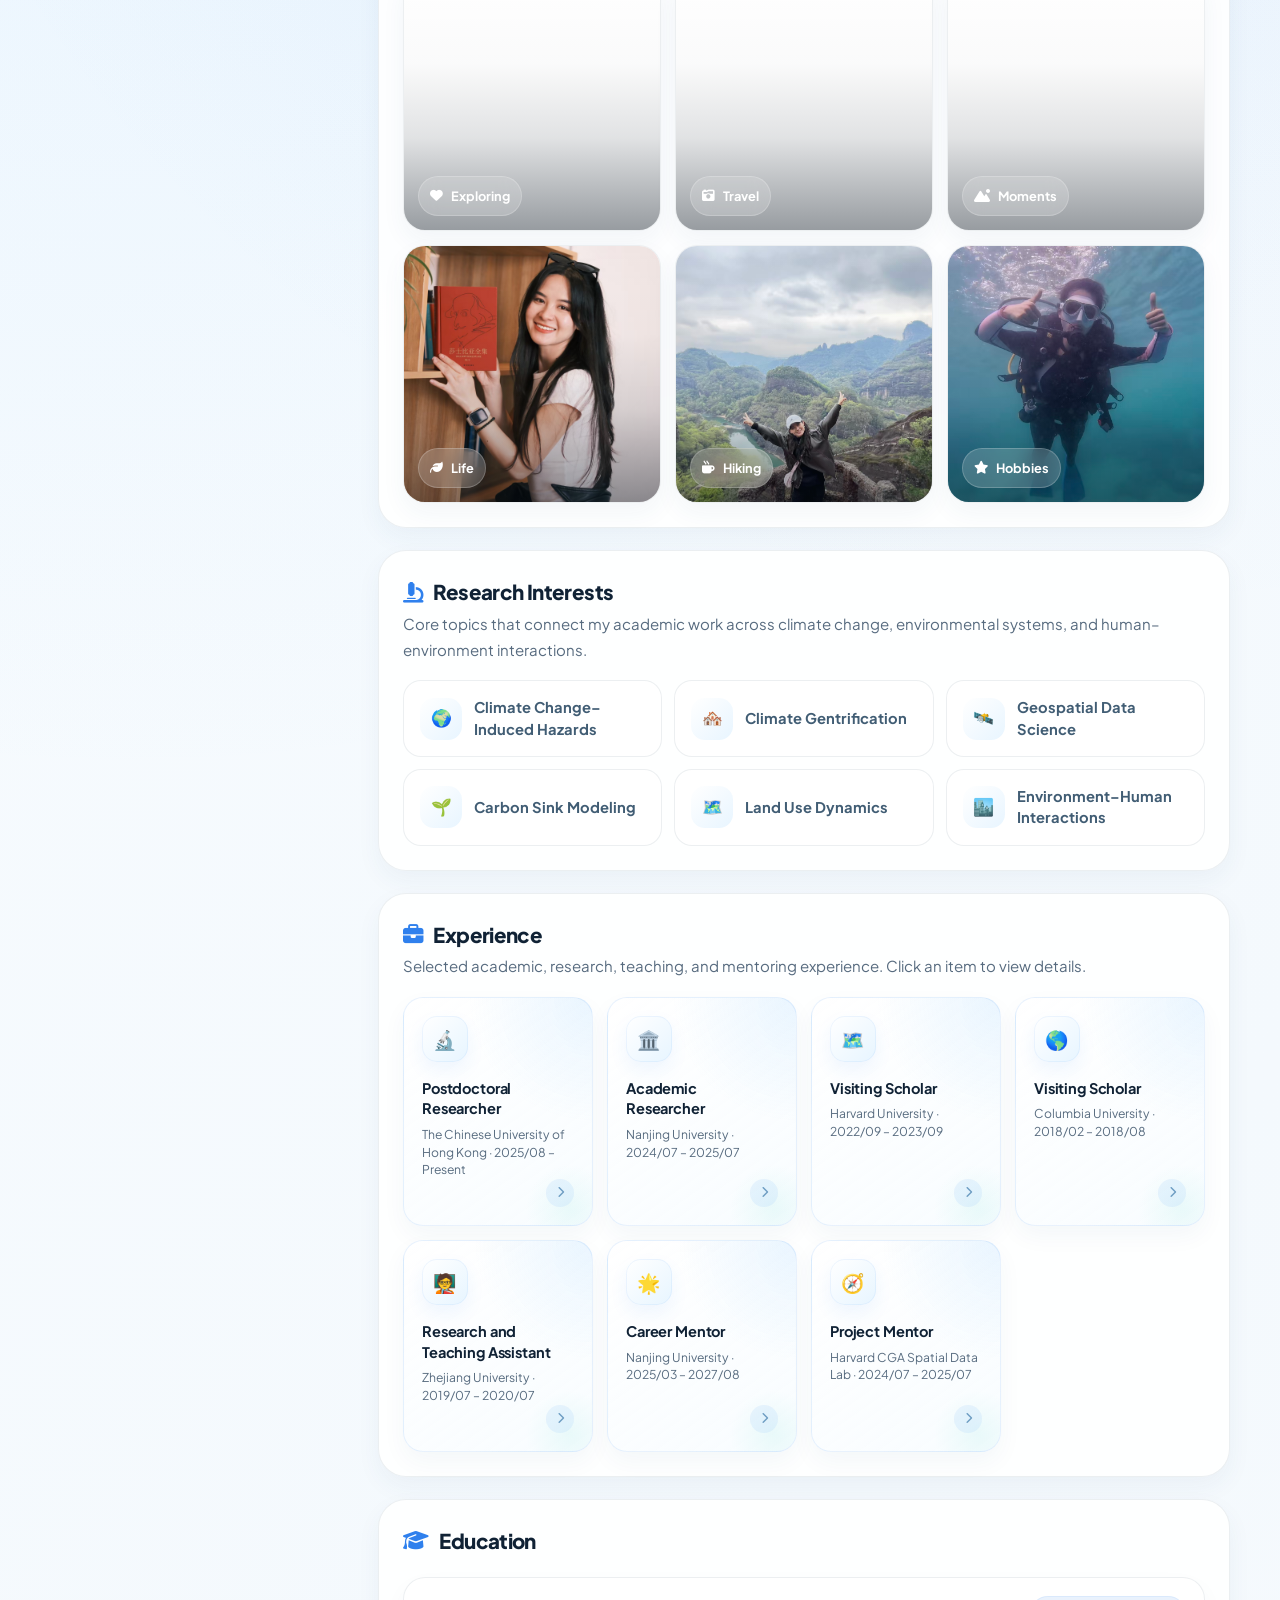
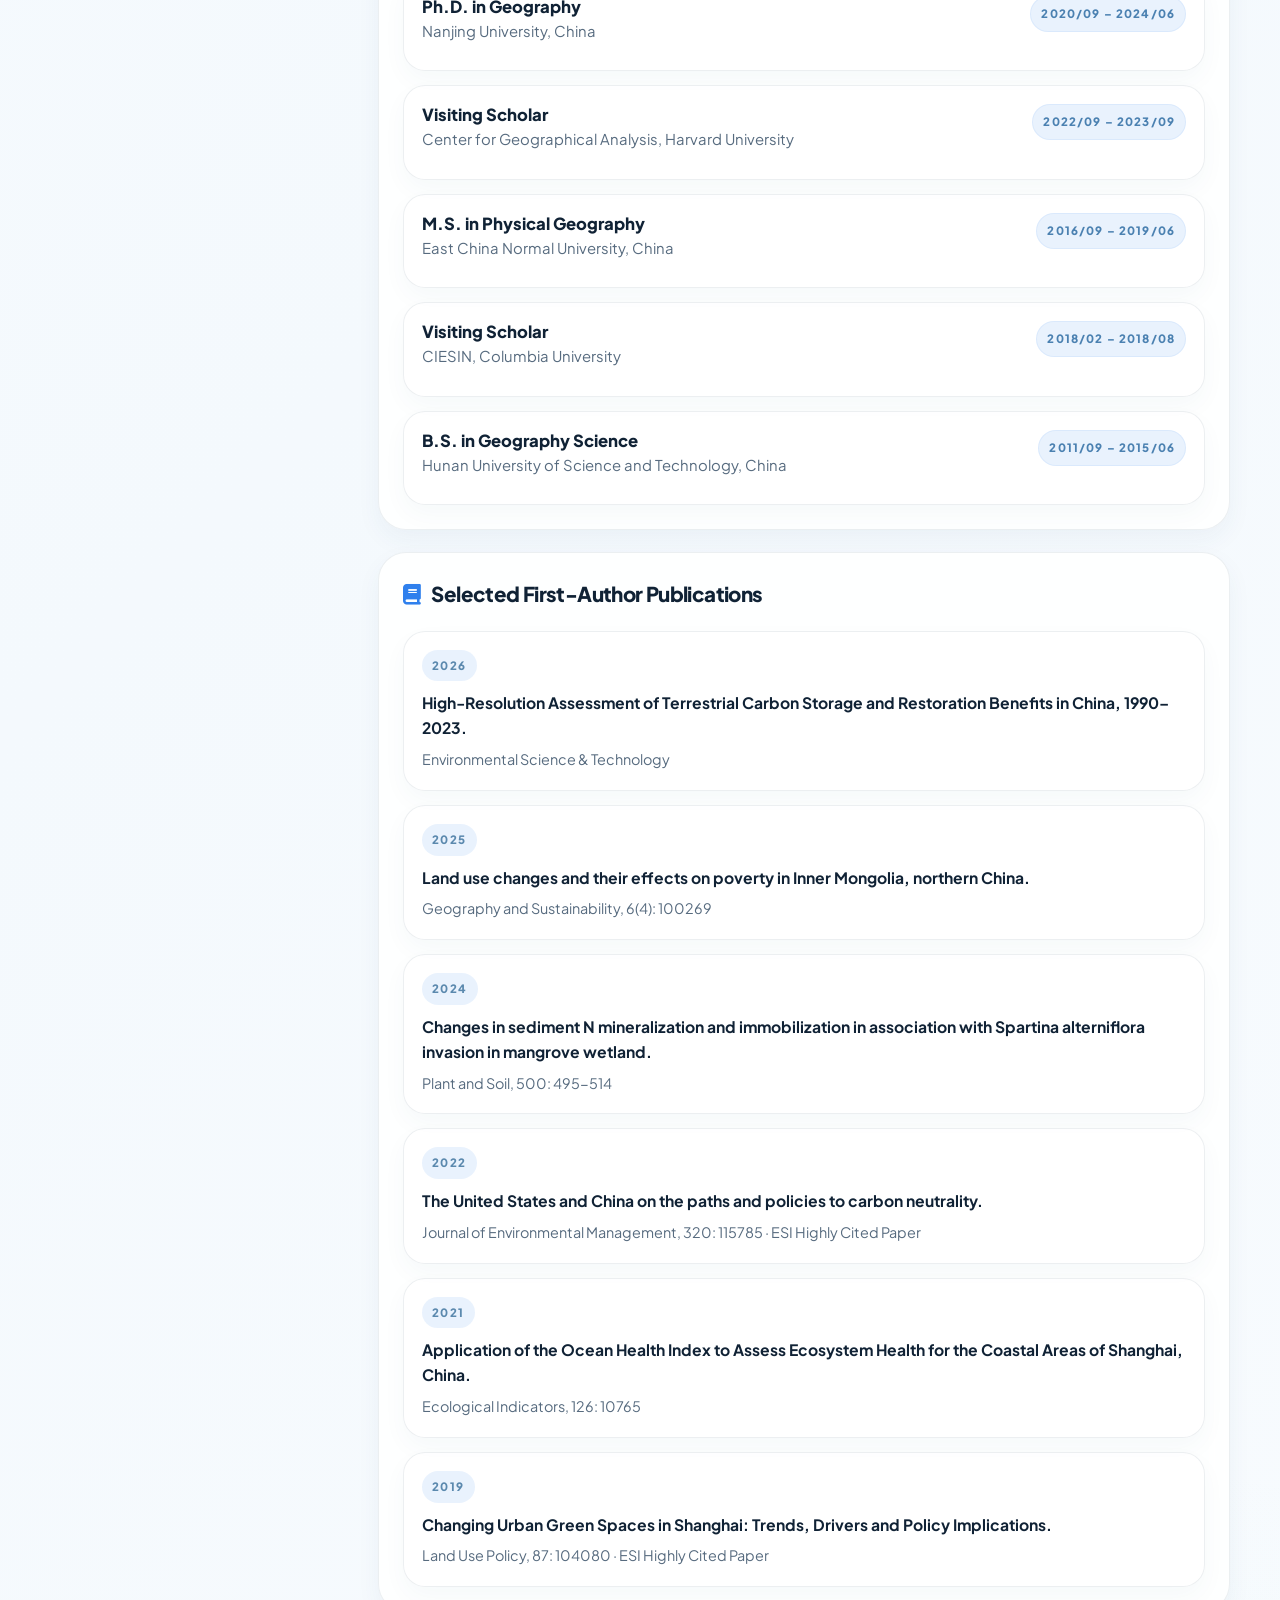
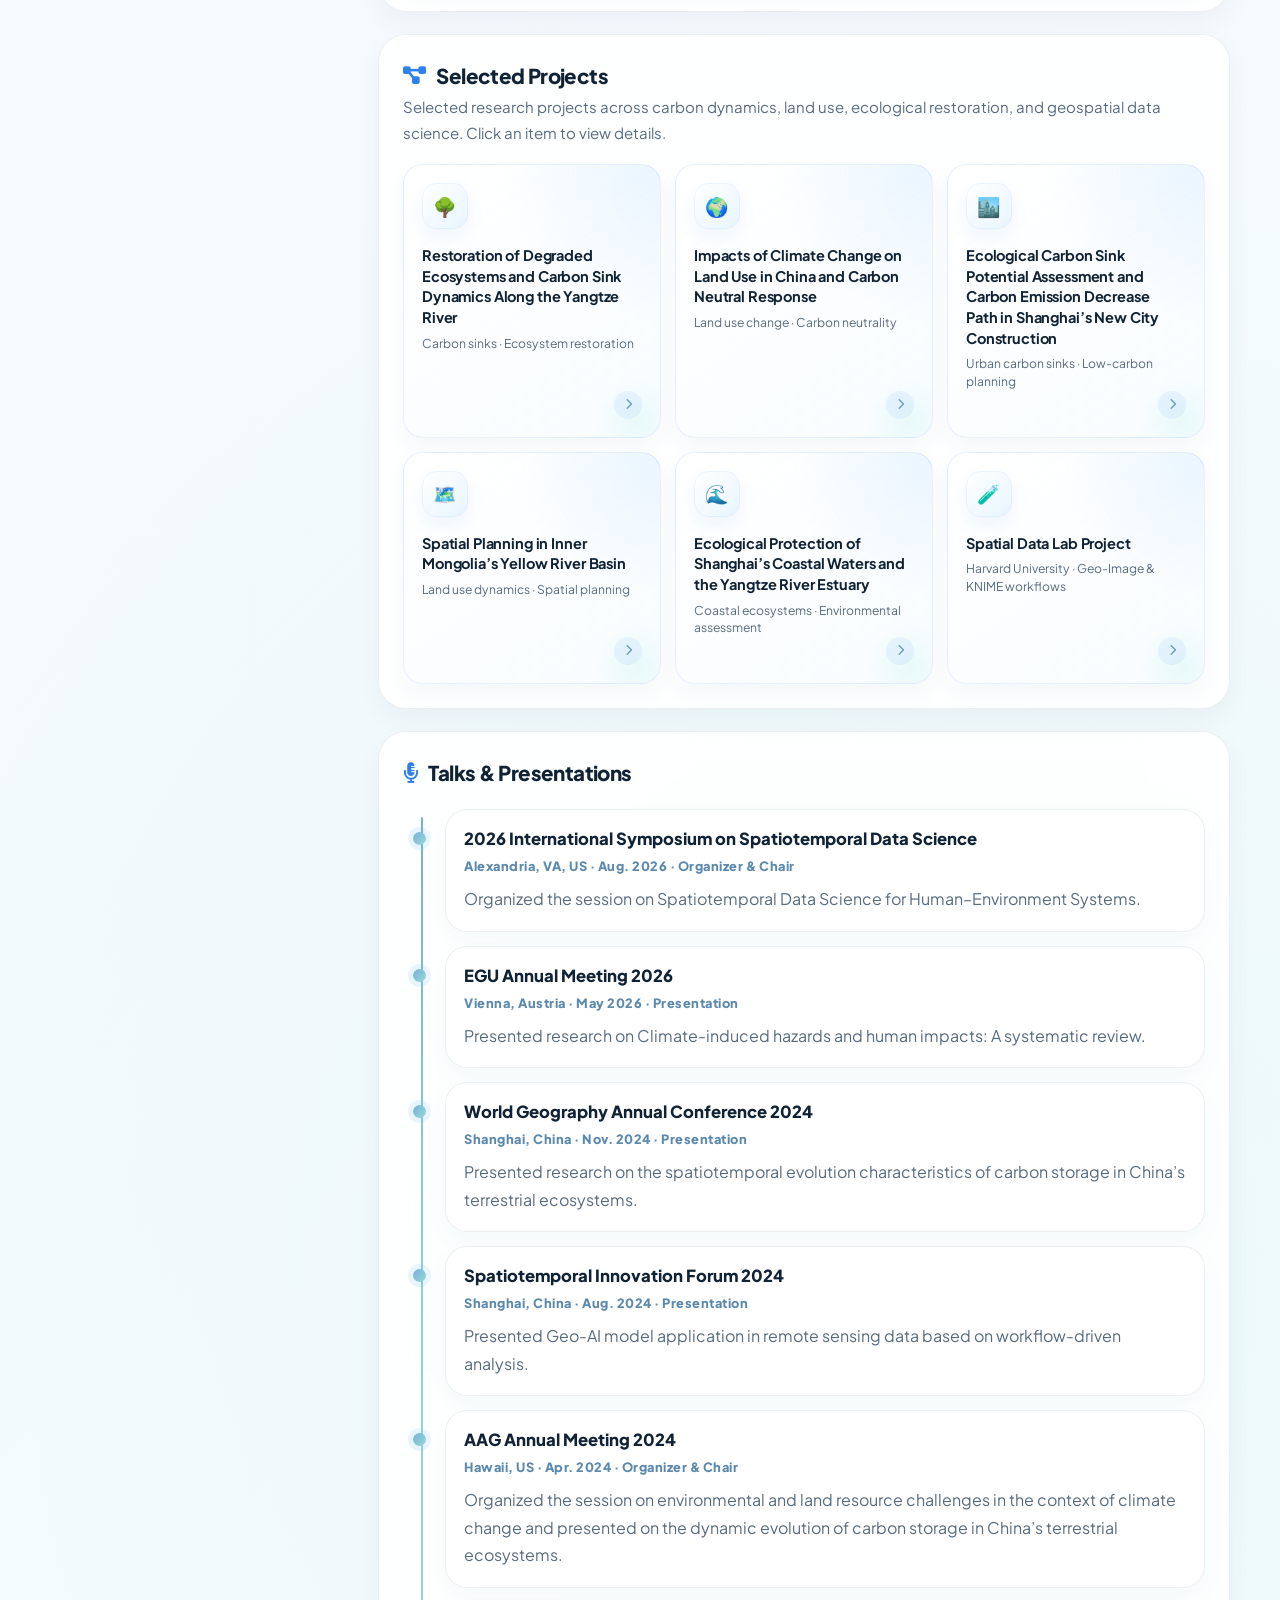
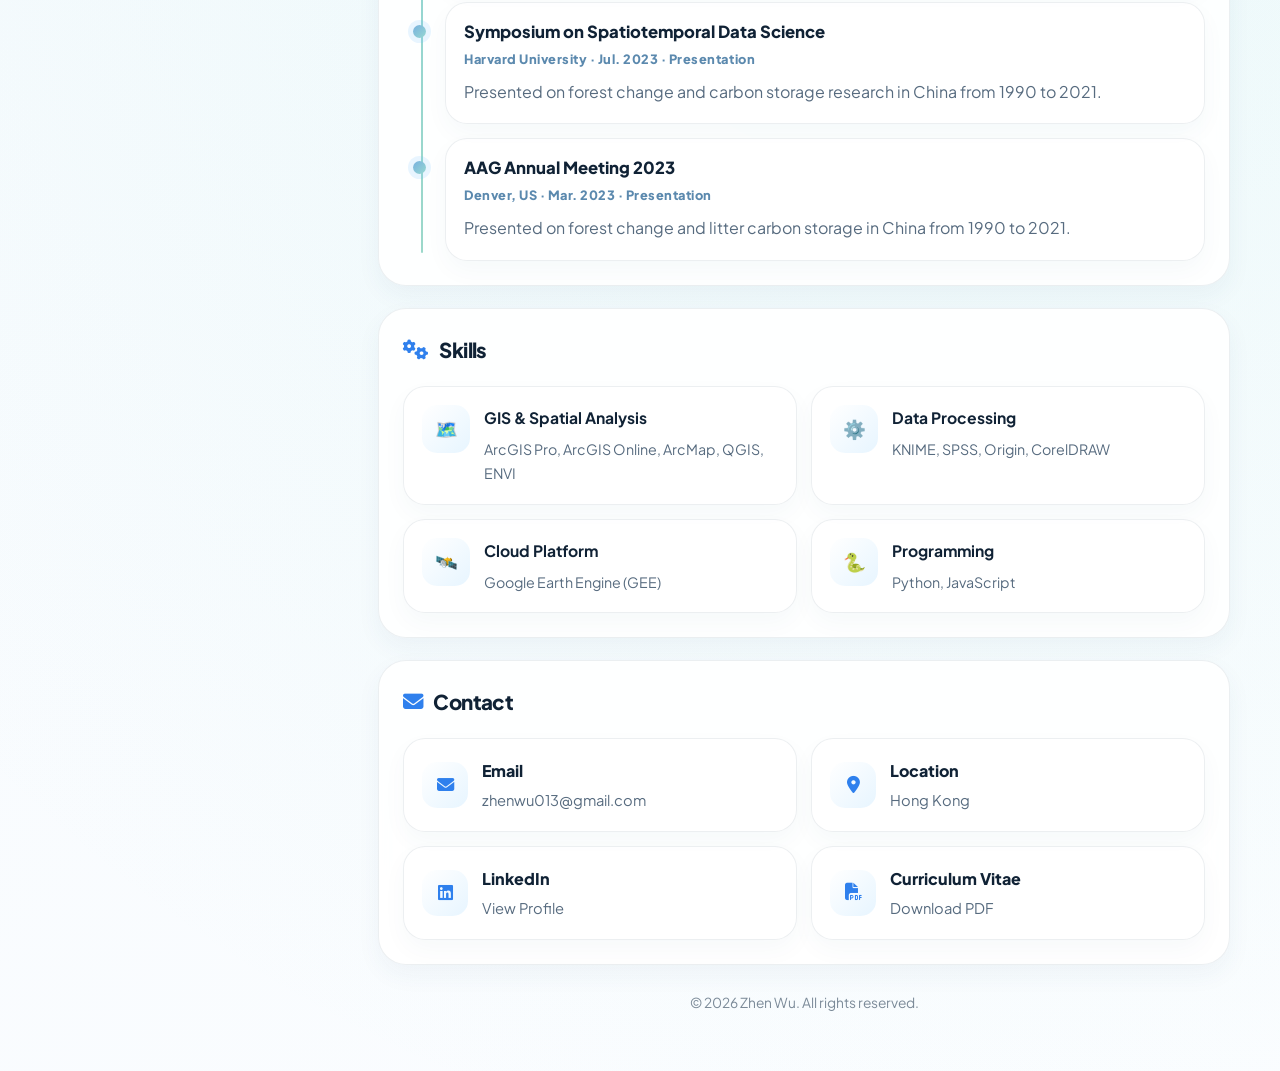
==== commit 4134a9fd: "Update index.html" ====
--- a/index.html
+++ b/index.html
@@ -320,15 +320,18 @@
       content: "";
       position: absolute;
       inset: 0;
-      background: linear-gradient(
-        90deg,
-        rgba(248, 252, 255, 0.92) 0%,
-        rgba(248, 252, 255, 0.82) 28%,
-        rgba(248, 252, 255, 0.62) 48%,
-        rgba(248, 252, 255, 0.34) 62%,
-        rgba(248, 252, 255, 0.12) 76%,
-        rgba(248, 252, 255, 0.00) 100%
-      );
+      background:
+        linear-gradient(
+          90deg,
+          rgba(248, 252, 255, 0.97) 0%,
+          rgba(248, 252, 255, 0.93) 24%,
+          rgba(248, 252, 255, 0.84) 42%,
+          rgba(248, 252, 255, 0.66) 58%,
+          rgba(248, 252, 255, 0.42) 74%,
+          rgba(248, 252, 255, 0.16) 88%,
+          rgba(248, 252, 255, 0.02) 100%
+        ),
+        radial-gradient(circle at 78% 46%, rgba(248, 252, 255, 0.18), transparent 28%);
       pointer-events: none;
     }
 
@@ -363,9 +366,10 @@
     .hero h1 span {
       display: block;
       margin-top: 8px;
-      background: linear-gradient(90deg, #356fa2, #5d9fcb, #79cbbf);
+      background: linear-gradient(90deg, #3c6e98, #4f82ab, #5f90a8);
       -webkit-background-clip: text;
       -webkit-text-fill-color: transparent;
+      filter: saturate(0.95) contrast(1.08);
     }
 
     .hero-lead {
@@ -391,11 +395,13 @@
       align-items: center;
       padding: 8px 13px;
       border-radius: 999px;
-      background: rgba(255, 255, 255, 0.88);
-      border: 1px solid var(--line);
-      color: #48647d;
+      background: rgba(255, 255, 255, 0.74);
+      border: 1px solid rgba(47, 128, 237, 0.10);
+      color: #35536f;
       font-size: 0.82rem;
       font-weight: 700;
+      backdrop-filter: blur(8px);
+      -webkit-backdrop-filter: blur(8px);
     }
 
     .hero-stats {
@@ -1047,7 +1053,7 @@
       box-shadow: none;
       backdrop-filter: none;
       -webkit-backdrop-filter: none;
-      text-shadow: 0 1px 0 rgba(255, 255, 255, 0.32);
+      text-shadow: 0 1px 0 rgba(255, 255, 255, 0.55);
     }
 
     .hero-content .eyebrow {
@@ -1060,13 +1066,15 @@
     .hero-content h1 {
       font-size: clamp(2.55rem, 4.2vw, 4.2rem);
       max-width: 560px;
+      color: #102235;
     }
 
     .hero-content .hero-lead {
       margin-top: 16px;
       max-width: 560px;
-      font-size: 0.98rem;
-      color: #405d75;
+      font-size: 1rem;
+      color: #274663;
+      line-height: 1.72;
     }
 
     .hero-personal-line {
@@ -1078,9 +1086,9 @@
       border-radius: 0;
       background: transparent;
       border: 0;
-      color: #52718b;
-      font-size: 0.84rem;
-      line-height: 1.55;
+      color: #35536f;
+      font-size: 0.86rem;
+      line-height: 1.6;
     }
 
     .hero-personal-line i {
@@ -1134,33 +1142,39 @@
       display: grid;
       gap: 14px;
       align-self: center;
-      padding-left: 34px;
-      border-left: 1px solid rgba(255, 255, 255, 0.72);
+      padding: 18px 0 18px 28px;
+      border-left: 1px solid rgba(255, 255, 255, 0.92);
+      background: linear-gradient(180deg, rgba(255,255,255,0.16), rgba(255,255,255,0.08));
+      border-radius: 18px;
+      backdrop-filter: blur(6px);
+      -webkit-backdrop-filter: blur(6px);
     }
 
     .hero-side-label {
       display: inline-flex;
       align-items: center;
       gap: 8px;
-      color: #4e7898;
-      font-size: 0.76rem;
+      color: #3c6788;
+      font-size: 0.77rem;
       font-weight: 800;
       letter-spacing: 0.10em;
       text-transform: uppercase;
     }
 
     .hero-side-text {
-      color: #294863;
-      font-size: 1.02rem;
-      line-height: 1.62;
-      max-width: 30ch;
+      color: #183653;
+      font-size: 1.06rem;
+      line-height: 1.64;
+      max-width: 28ch;
+      font-weight: 600;
+      text-shadow: 0 1px 0 rgba(255,255,255,0.48);
     }
 
     .hero-index-list {
       display: grid;
       gap: 0;
       margin-top: 6px;
-      border-top: 1px solid rgba(255, 255, 255, 0.62);
+      border-top: 1px solid rgba(255, 255, 255, 0.84);
     }
 
     .hero-index-row {
@@ -1168,12 +1182,12 @@
       grid-template-columns: 42px 1fr;
       gap: 12px;
       padding: 13px 0;
-      border-bottom: 1px solid rgba(255, 255, 255, 0.62);
+      border-bottom: 1px solid rgba(255, 255, 255, 0.84);
     }
 
     .hero-index-number {
-      color: #6f9ec3;
-      font-size: 0.72rem;
+      color: #4c7da7;
+      font-size: 0.73rem;
       font-weight: 800;
       letter-spacing: 0.10em;
       padding-top: 2px;
@@ -1181,16 +1195,16 @@
 
     .hero-index-row strong {
       display: block;
-      color: #173450;
-      font-size: 0.82rem;
-      margin-bottom: 3px;
+      color: #102c48;
+      font-size: 0.83rem;
+      margin-bottom: 4px;
     }
 
     .hero-index-row span {
       display: block;
-      color: #45647f;
-      font-size: 0.80rem;
-      line-height: 1.5;
+      color: #294763;
+      font-size: 0.81rem;
+      line-height: 1.55;
     }
 
     .hero-side-list {
@@ -1263,9 +1277,10 @@
       .hero-with-photo::before {
         background: linear-gradient(
           0deg,
-          rgba(248, 252, 255, 0.99) 0%,
-          rgba(248, 252, 255, 0.96) 48%,
-          rgba(248, 252, 255, 0.38) 67%,
+          rgba(248, 252, 255, 0.995) 0%,
+          rgba(248, 252, 255, 0.97) 46%,
+          rgba(248, 252, 255, 0.68) 68%,
+          rgba(248, 252, 255, 0.20) 86%,
           rgba(248, 252, 255, 0.04) 100%
         );
       }
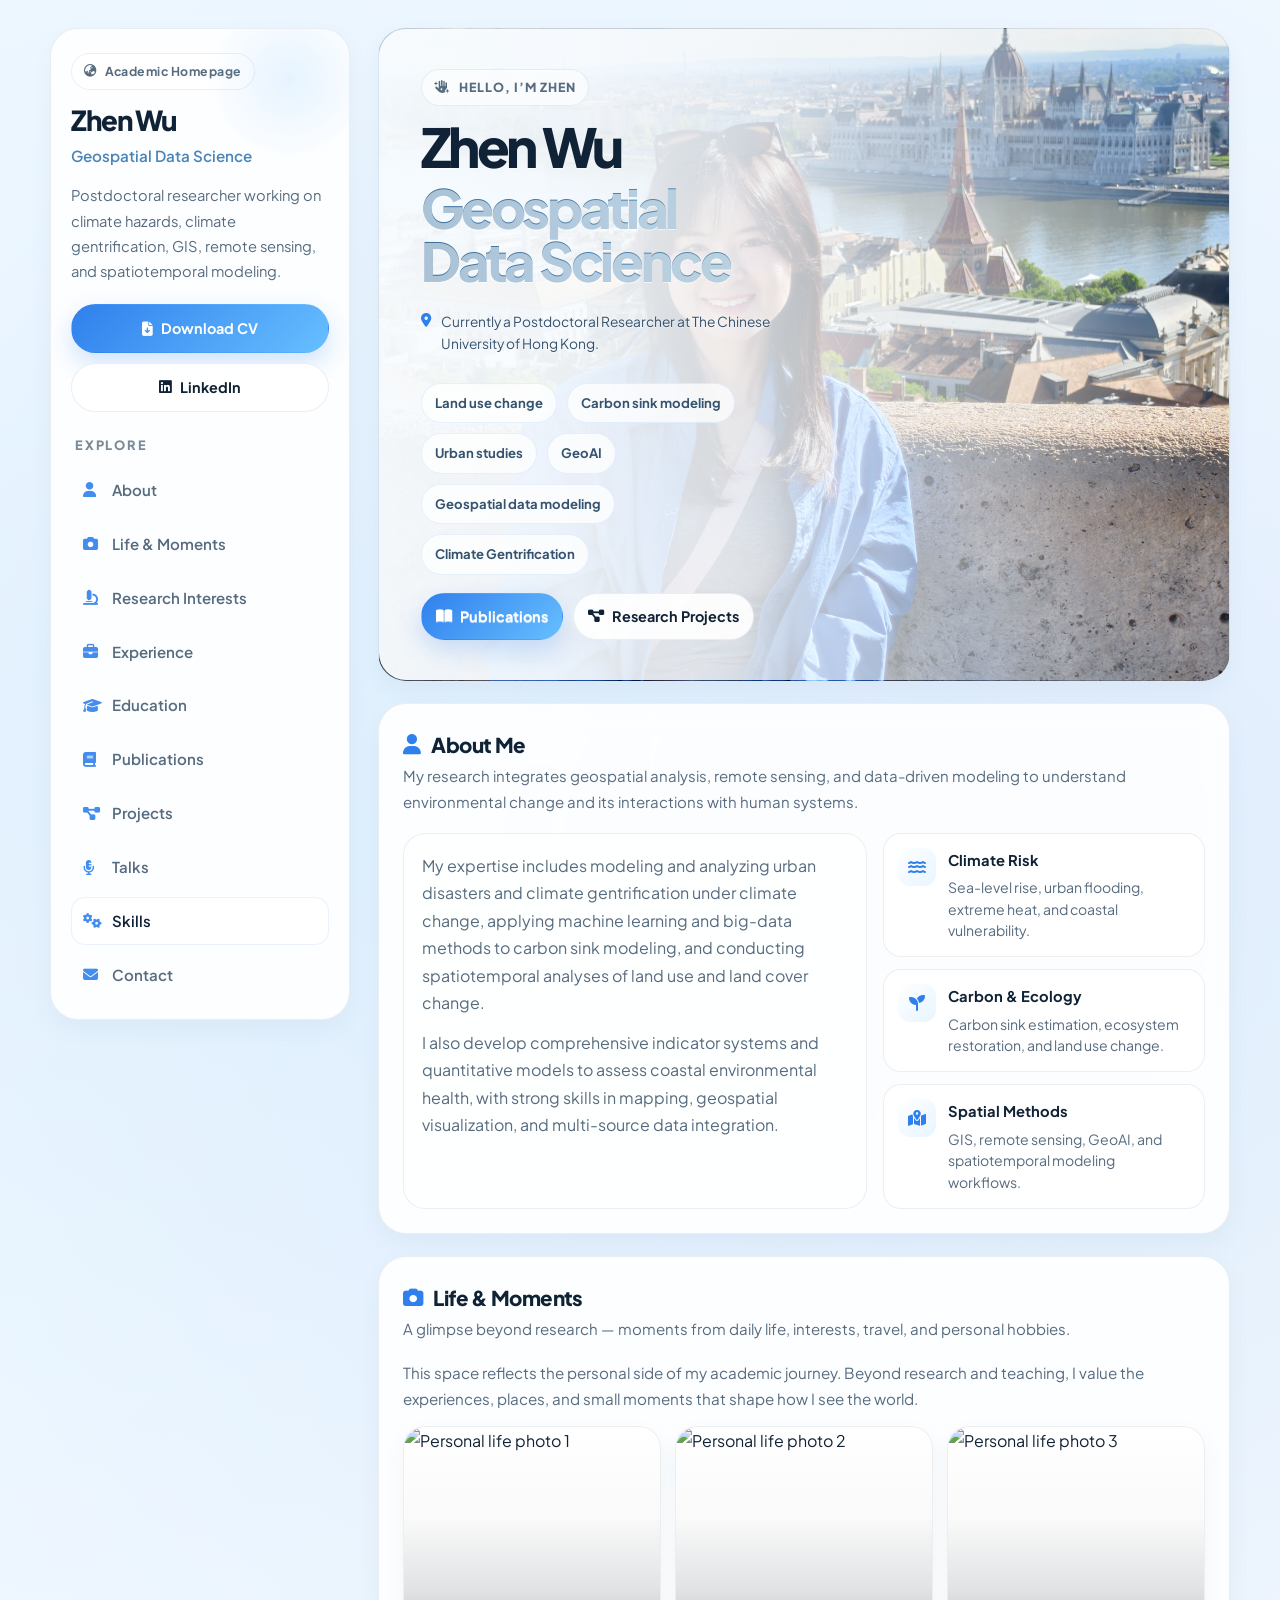
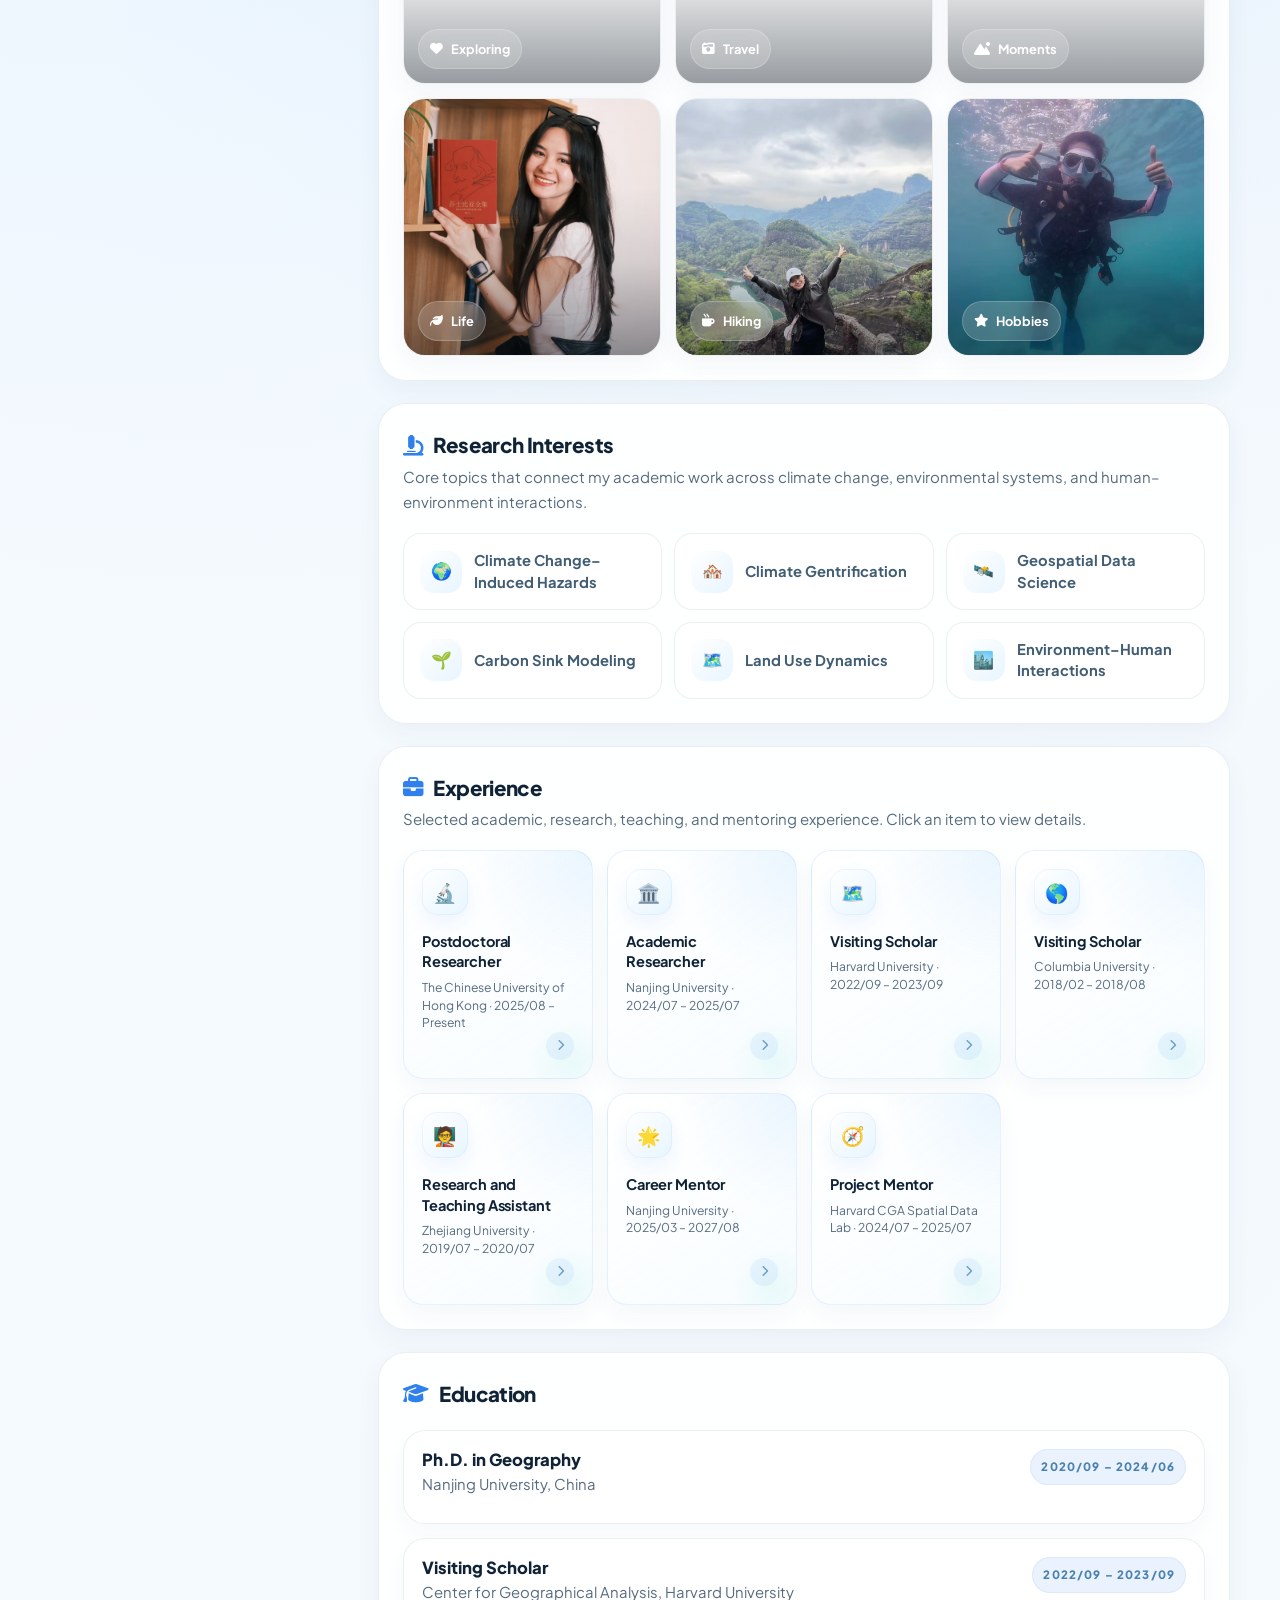
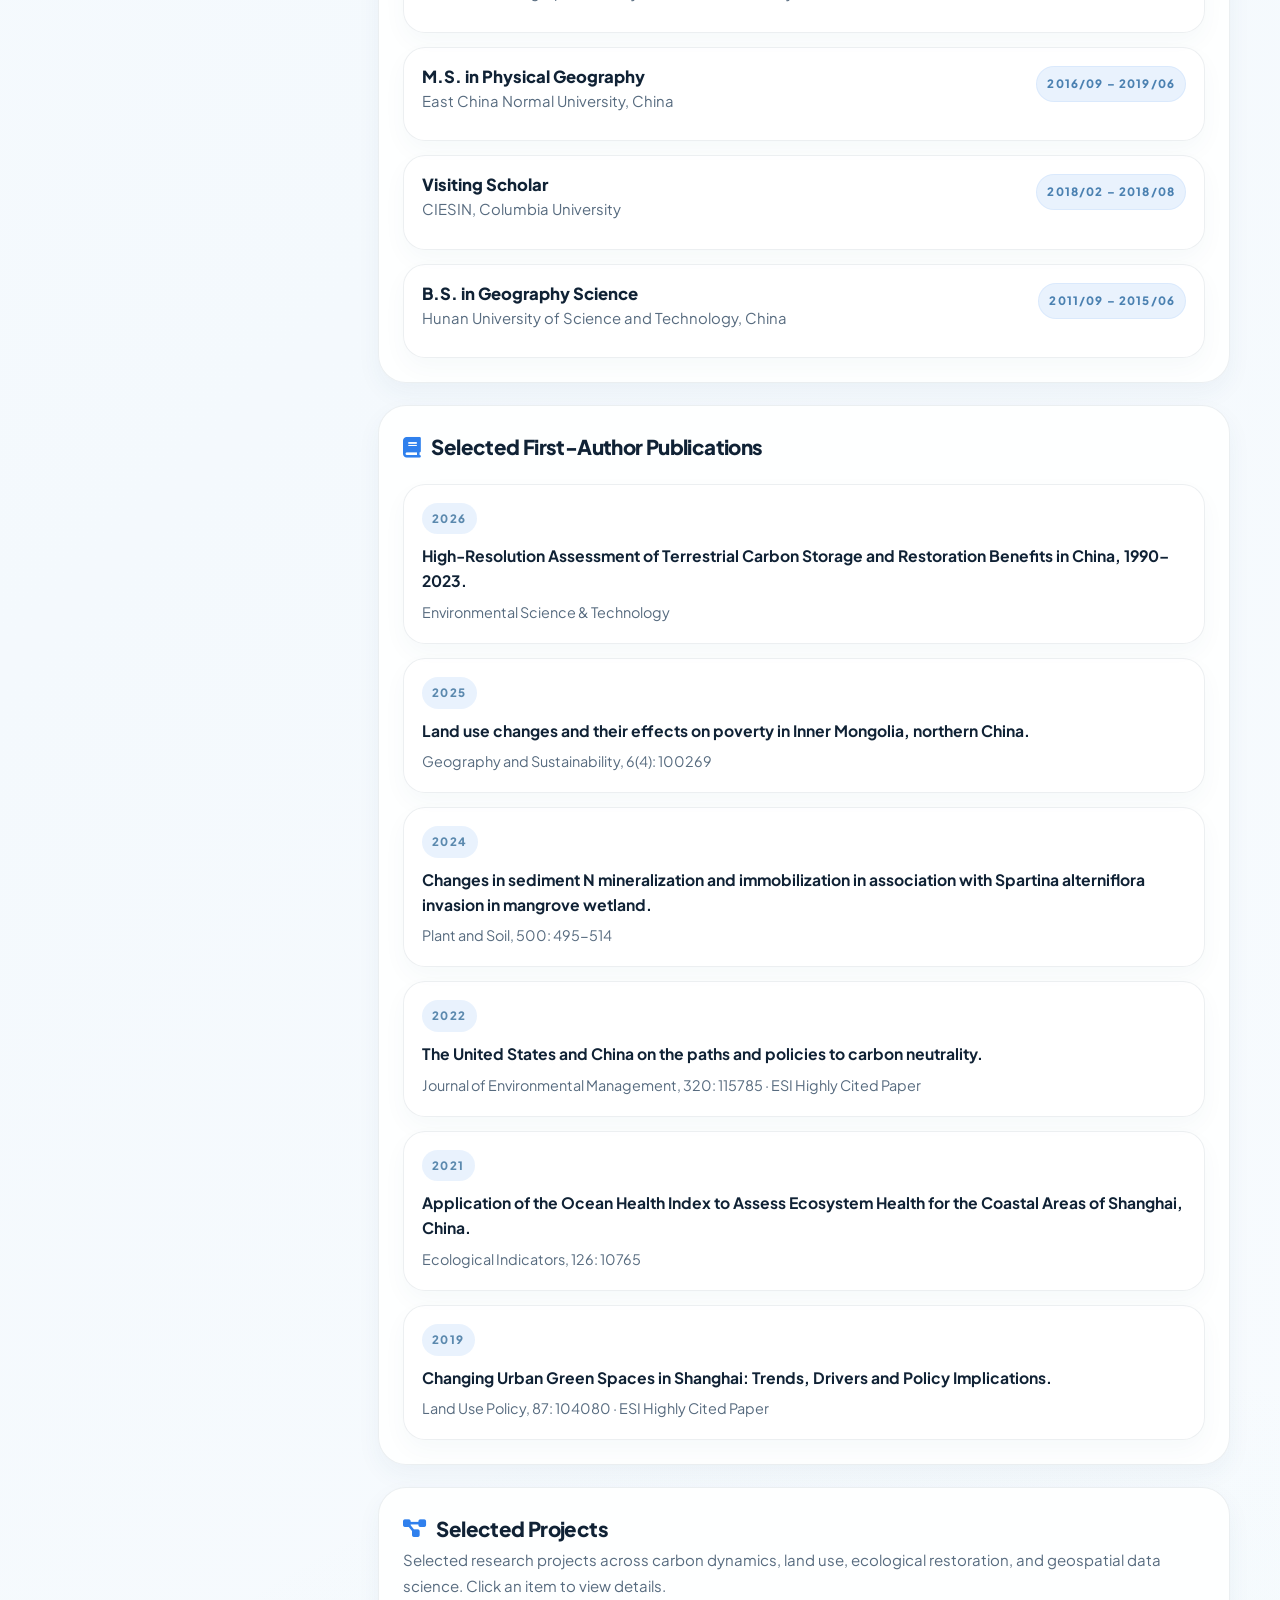
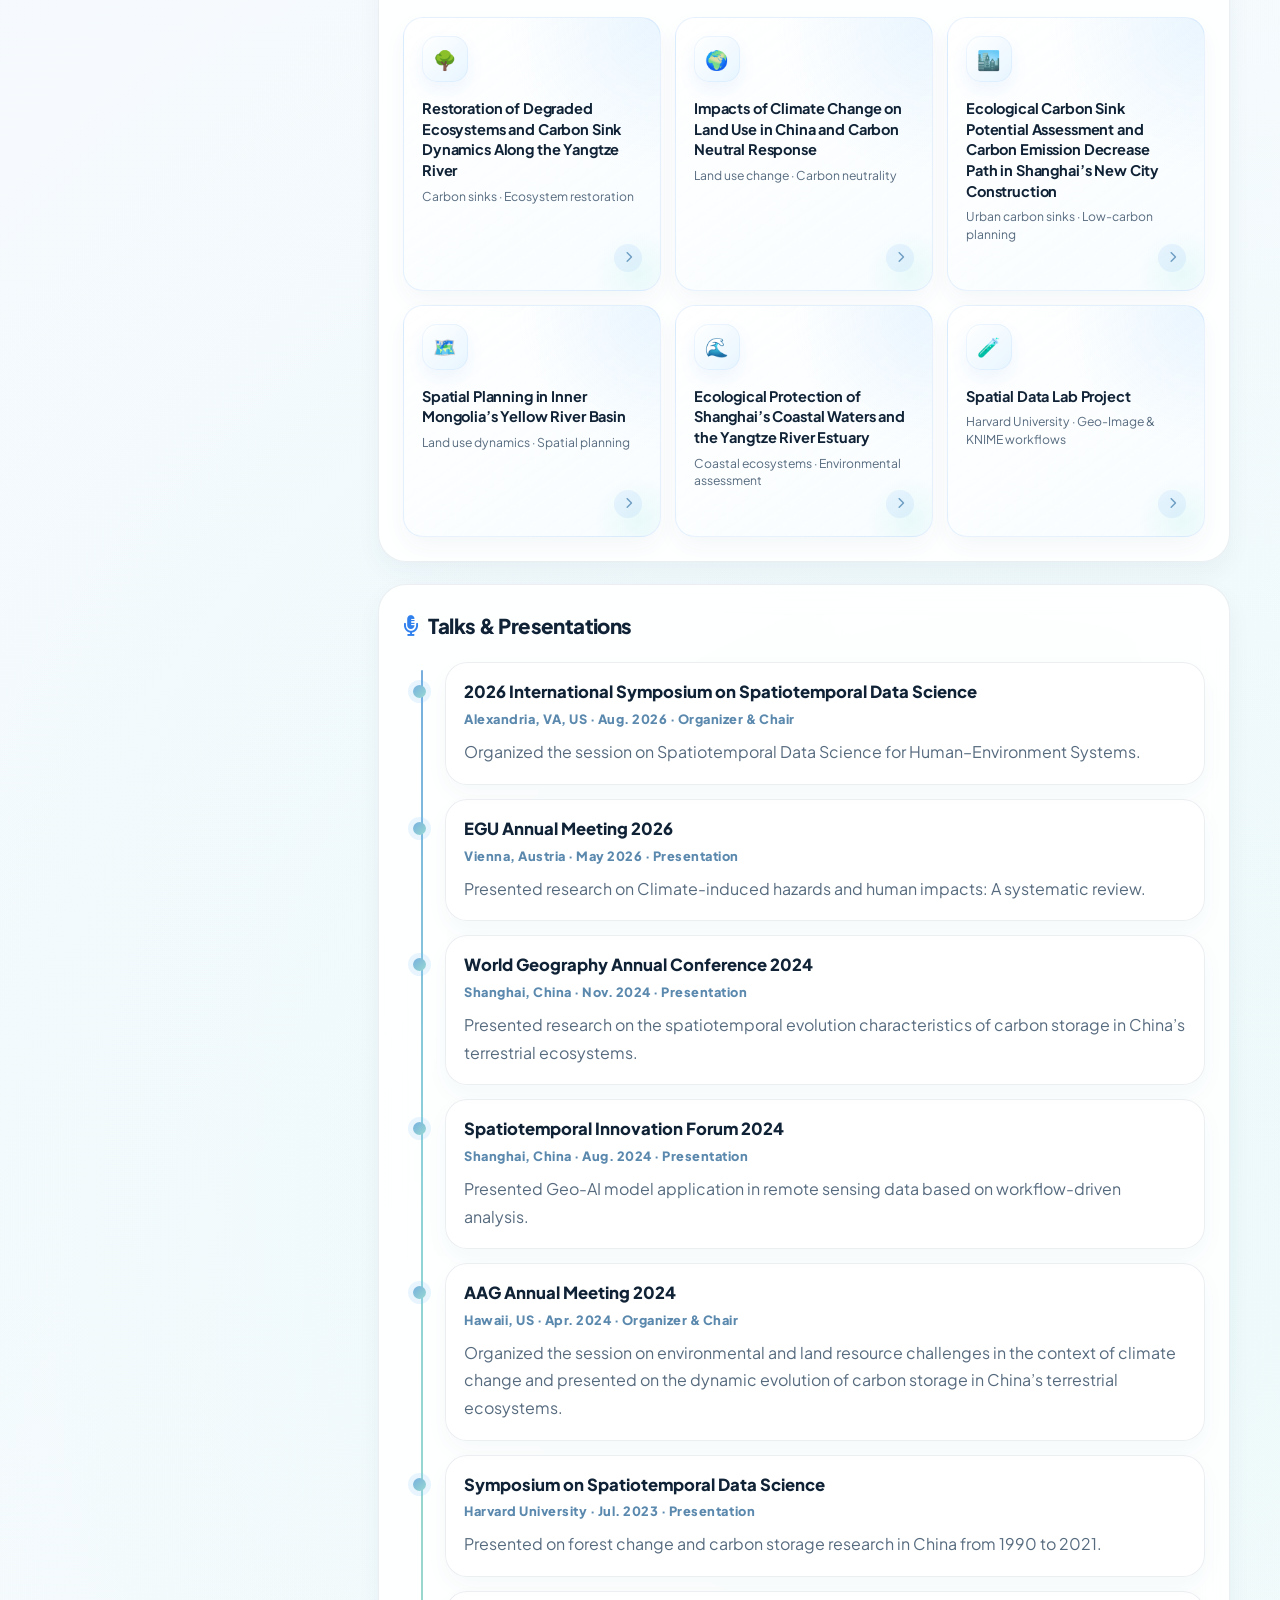
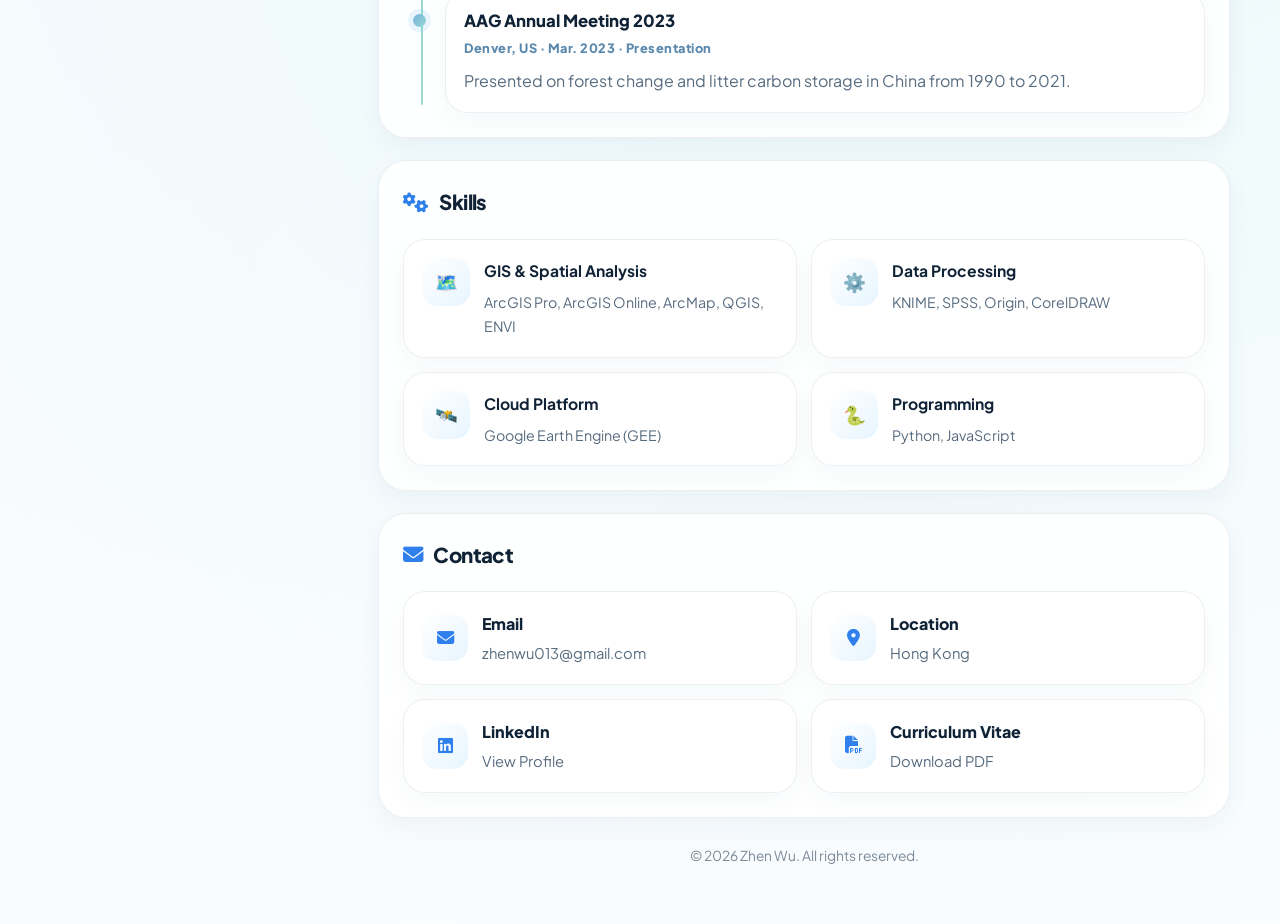
==== commit 5e4c12c5: "Update index.html" ====
--- a/index.html
+++ b/index.html
@@ -1154,19 +1154,19 @@
       display: inline-flex;
       align-items: center;
       gap: 8px;
-      color: #3c6788;
+      color: #111111;
       font-size: 0.77rem;
-      font-weight: 800;
+      font-weight: 400;
       letter-spacing: 0.10em;
       text-transform: uppercase;
     }
 
     .hero-side-text {
-      color: #183653;
+      color: #111111;
       font-size: 1.06rem;
       line-height: 1.64;
       max-width: 28ch;
-      font-weight: 600;
+      font-weight: 400;
       text-shadow: 0 1px 0 rgba(255,255,255,0.48);
     }
 
@@ -1186,25 +1186,27 @@
     }
 
     .hero-index-number {
-      color: #4c7da7;
+      color: #111111;
       font-size: 0.73rem;
-      font-weight: 800;
+      font-weight: 400;
       letter-spacing: 0.10em;
       padding-top: 2px;
     }
 
     .hero-index-row strong {
       display: block;
-      color: #102c48;
+      color: #111111;
       font-size: 0.83rem;
       margin-bottom: 4px;
+      font-weight: 400;
     }
 
     .hero-index-row span {
       display: block;
-      color: #294763;
+      color: #111111;
       font-size: 0.81rem;
       line-height: 1.55;
+      font-weight: 400;
     }
 
     .hero-side-list {
@@ -1497,66 +1499,25 @@
                 <span>Geospatial Data Science</span>
               </h1>
 
-              <p class="hero-lead">
-                I study how climate change reshapes environments and communities, using GIS,
-                remote sensing, GeoAI, and spatiotemporal modeling to turn complex spatial data
-                into evidence for more resilient places.
-              </p>
-
               <div class="hero-personal-line">
                 <i class="fa-solid fa-location-dot"></i>
                 <span>
-                  Currently a Postdoctoral Researcher at The Chinese University of Hong Kong,
-                  with visiting research experience at Harvard University and Columbia University.
+                  Currently a Postdoctoral Researcher at The Chinese University of Hong Kong.
                 </span>
               </div>
 
               <div class="hero-tags">
-                <span class="pill">Climate Hazards</span>
+                <span class="pill">Land use change</span>
+                <span class="pill">Carbon sink modeling</span>
+                <span class="pill">Urban studies</span>
+                <span class="pill">GeoAI</span>
+                <span class="pill">Geospatial data modeling</span>
                 <span class="pill">Climate Gentrification</span>
-                <span class="pill">Remote Sensing</span>
-                <span class="pill">GeoAI</span>
-                <span class="pill">Carbon Dynamics</span>
               </div>
 
               <div class="hero-actions-inline">
                 <a href="#publications" class="btn btn-primary"><i class="fa-solid fa-book-open"></i> Publications</a>
                 <a href="#projects" class="btn btn-secondary"><i class="fa-solid fa-diagram-project"></i> Research Projects</a>
-              </div>
-            </div>
-
-            <div class="hero-side" aria-label="Research profile highlights">
-              <div class="hero-side-label">
-                <i class="fa-solid fa-compass-drafting"></i>
-                Research Profile
-              </div>
-
-              <div class="hero-side-text">
-                Connecting geospatial evidence with environmental change and human systems.
-              </div>
-
-              <div class="hero-index-list">
-                <div class="hero-index-row">
-                  <div class="hero-index-number">01</div>
-                  <div>
-                    <strong>Research Focus</strong>
-                    <span>Climate hazards, climate gentrification, carbon dynamics, and land use change</span>
-                  </div>
-                </div>
-                <div class="hero-index-row">
-                  <div class="hero-index-number">02</div>
-                  <div>
-                    <strong>Methods</strong>
-                    <span>GIS, remote sensing, GeoAI, machine learning, and spatiotemporal modeling</span>
-                  </div>
-                </div>
-                <div class="hero-index-row">
-                  <div class="hero-index-number">03</div>
-                  <div>
-                    <strong>Current Appointment</strong>
-                    <span>Postdoctoral Researcher · The Chinese University of Hong Kong</span>
-                  </div>
-                </div>
               </div>
             </div>
           </div>
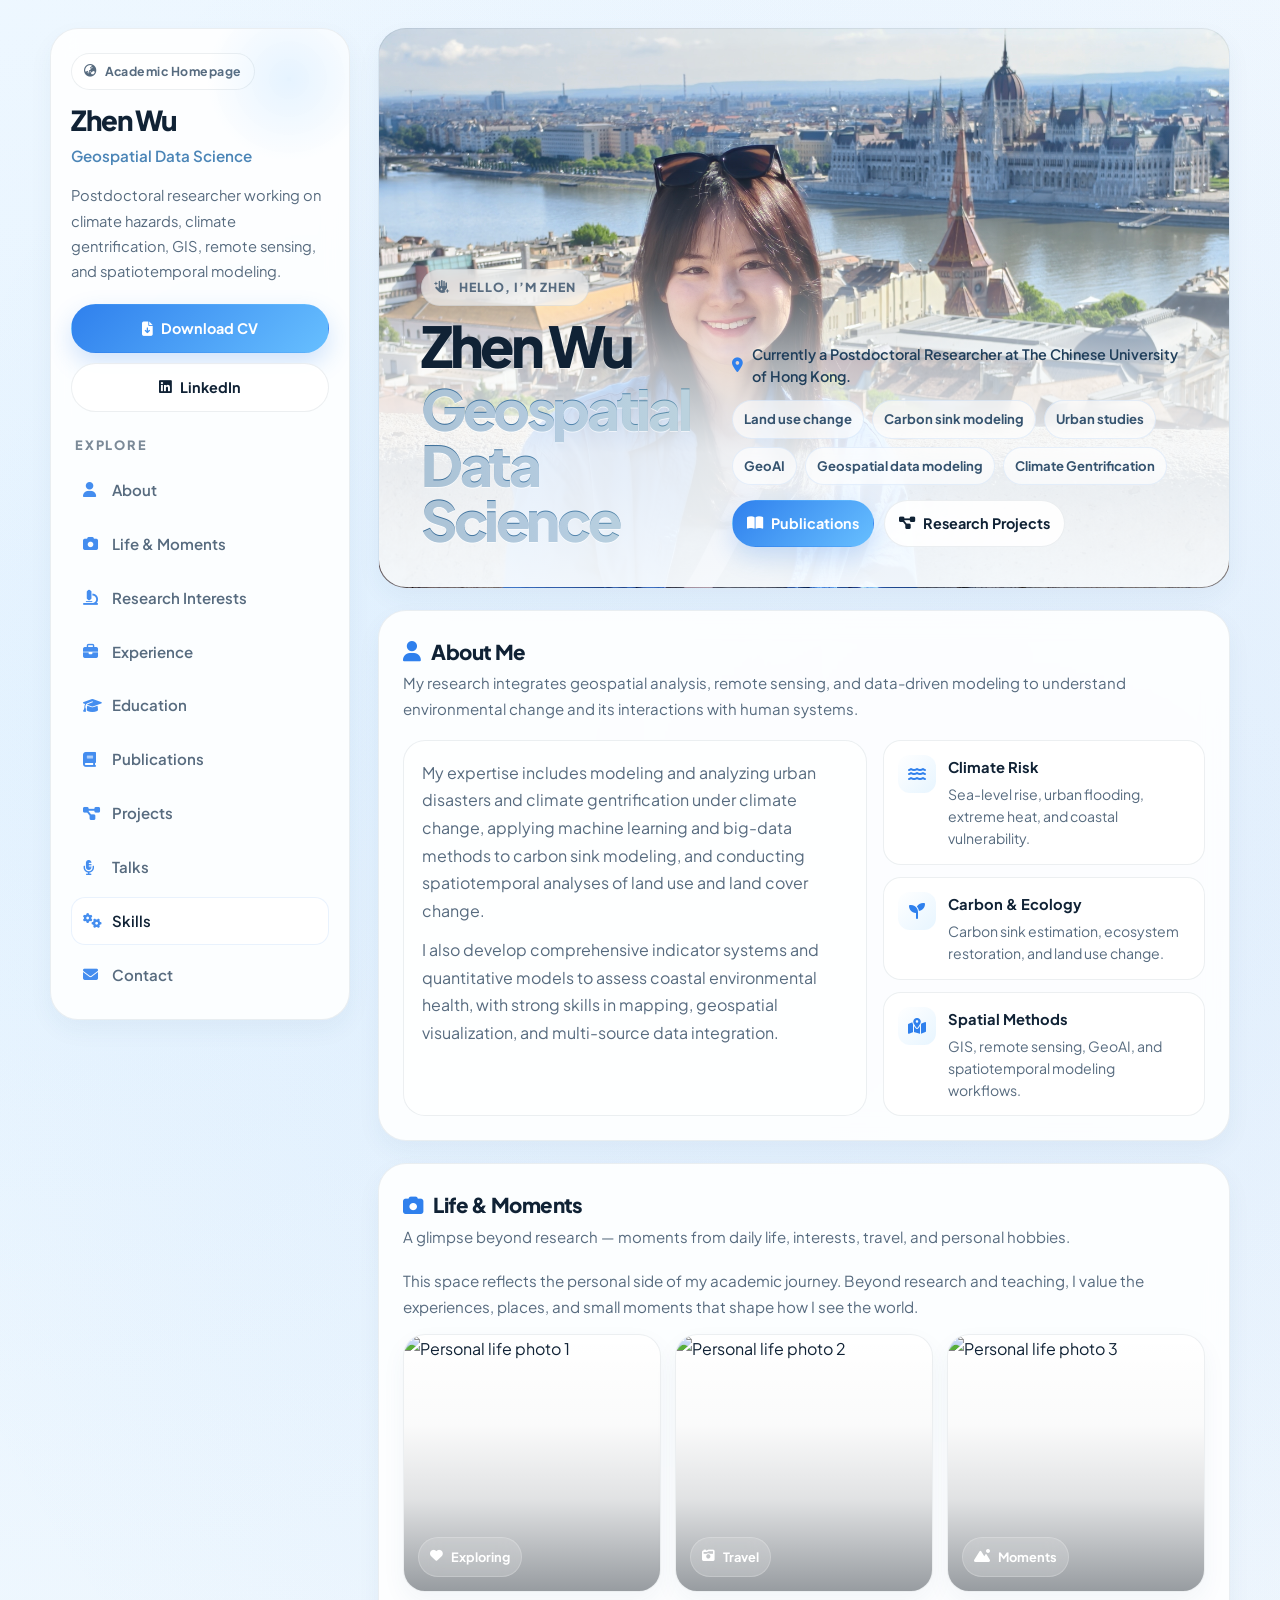
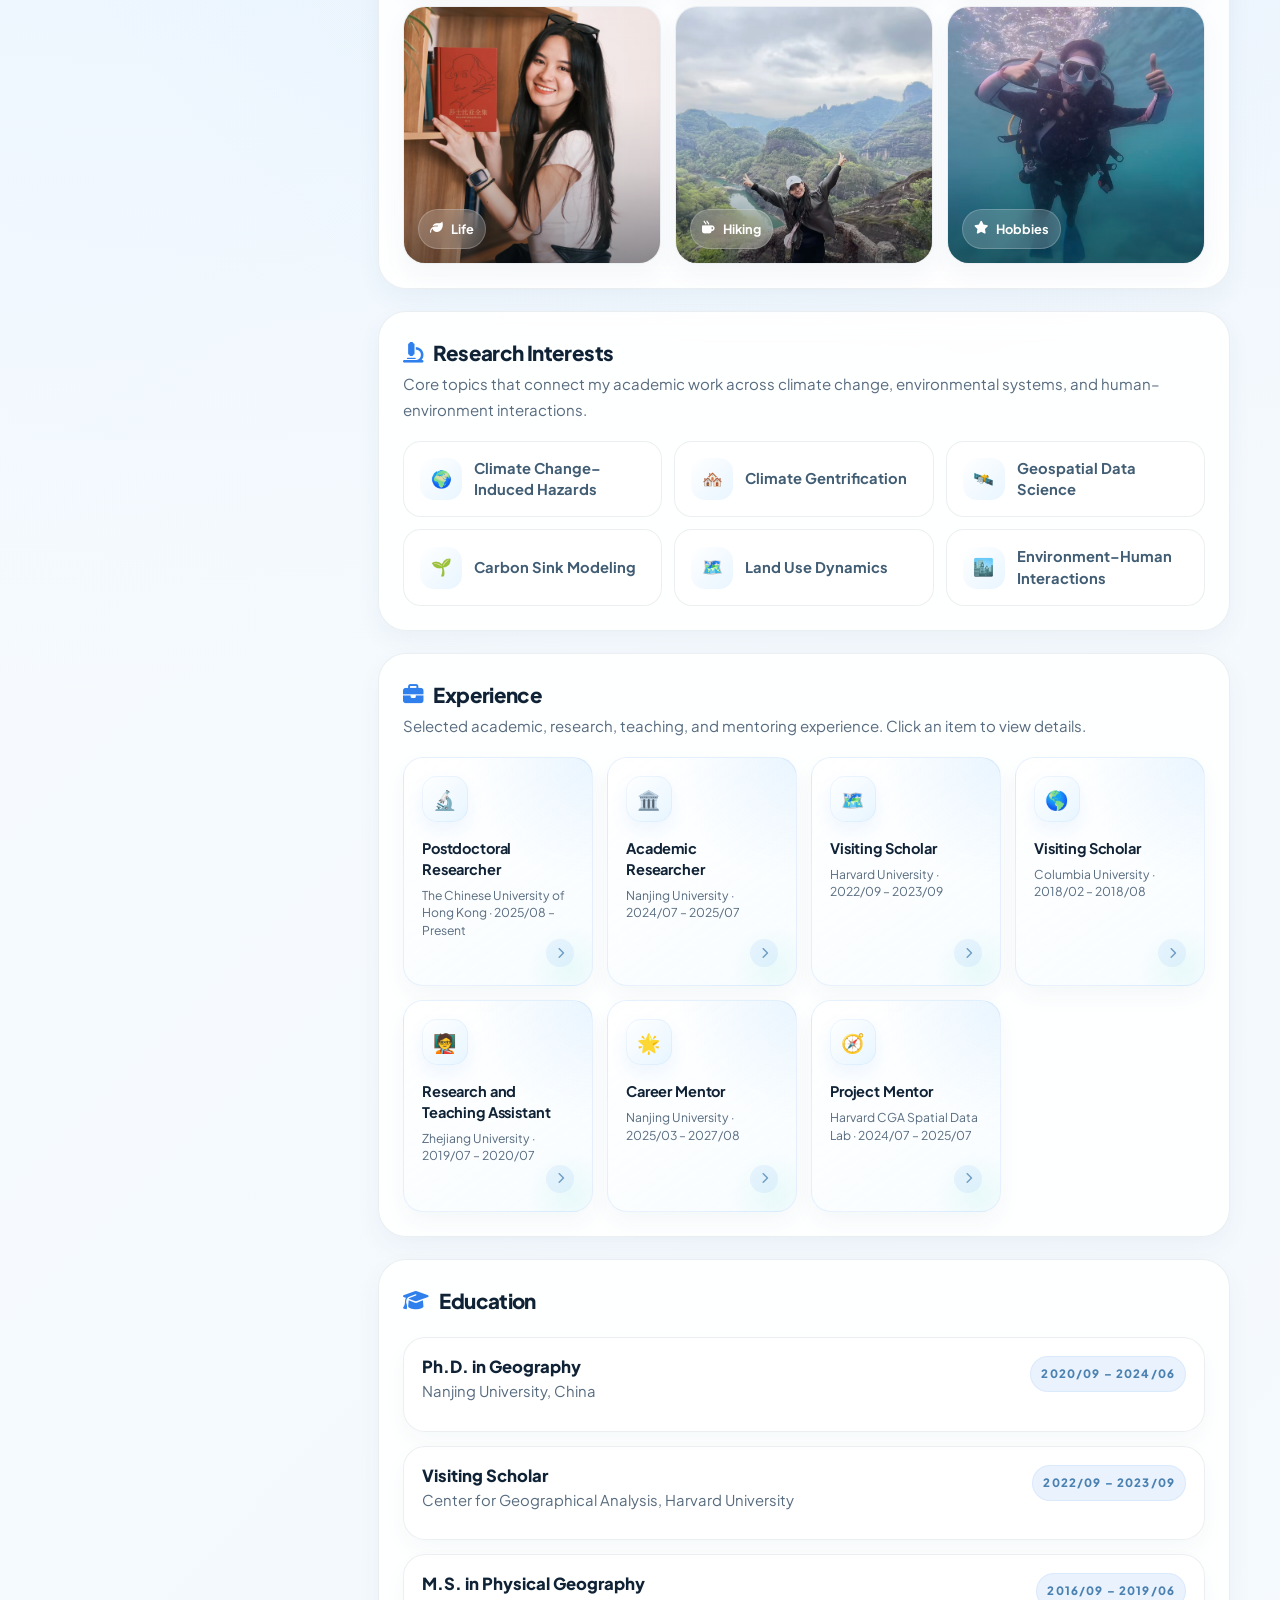
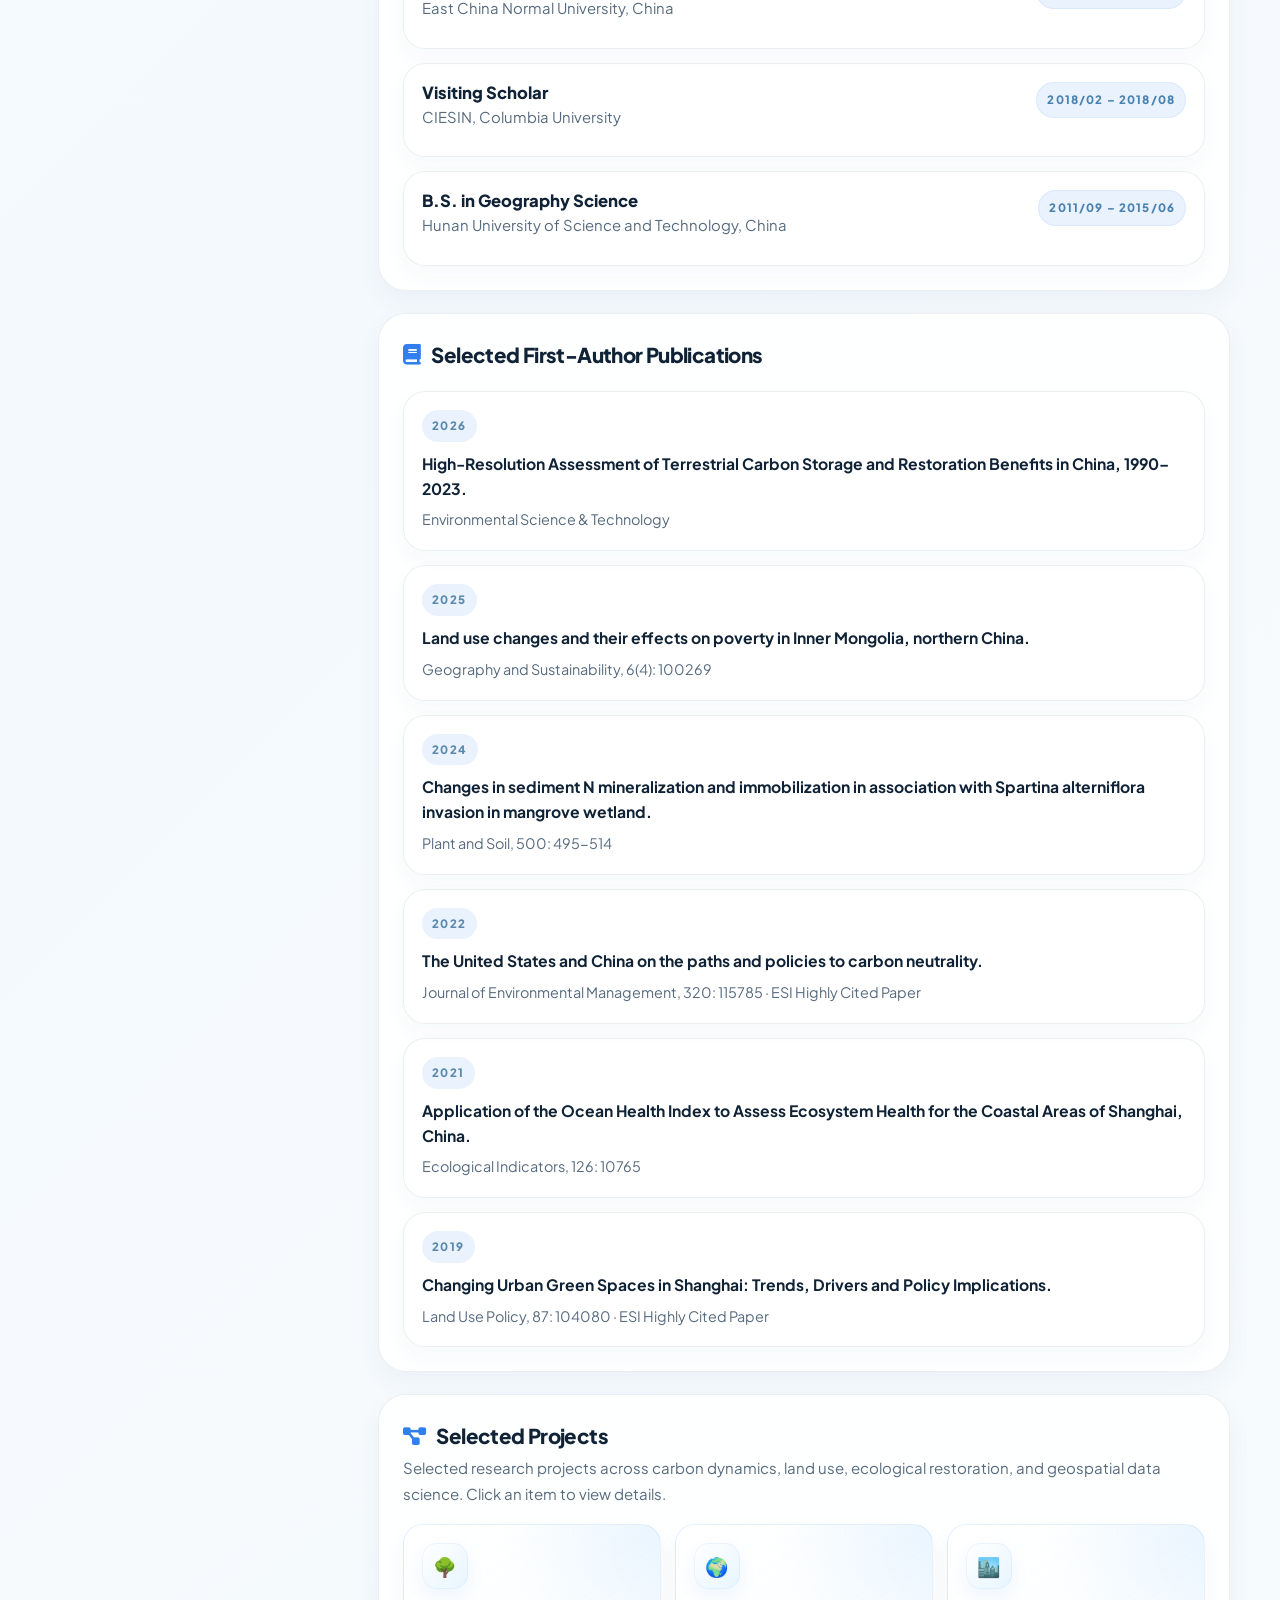
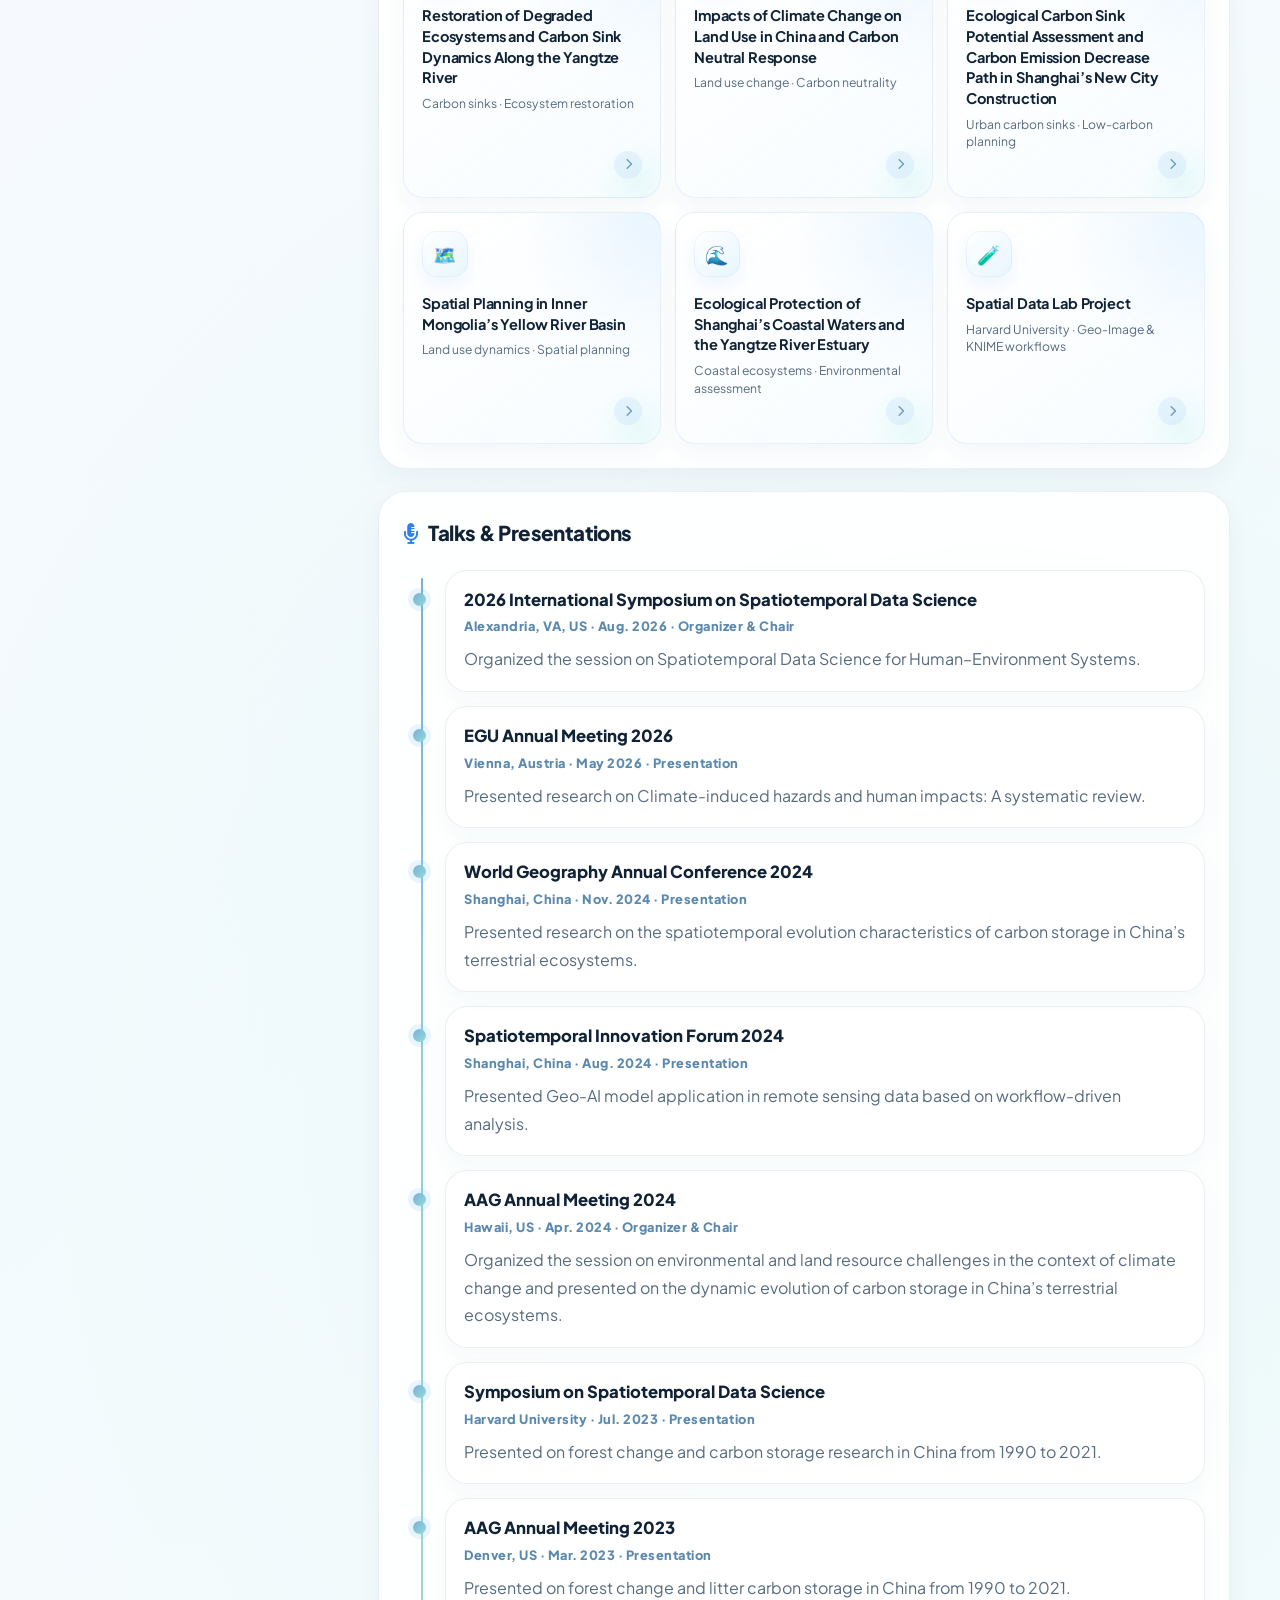
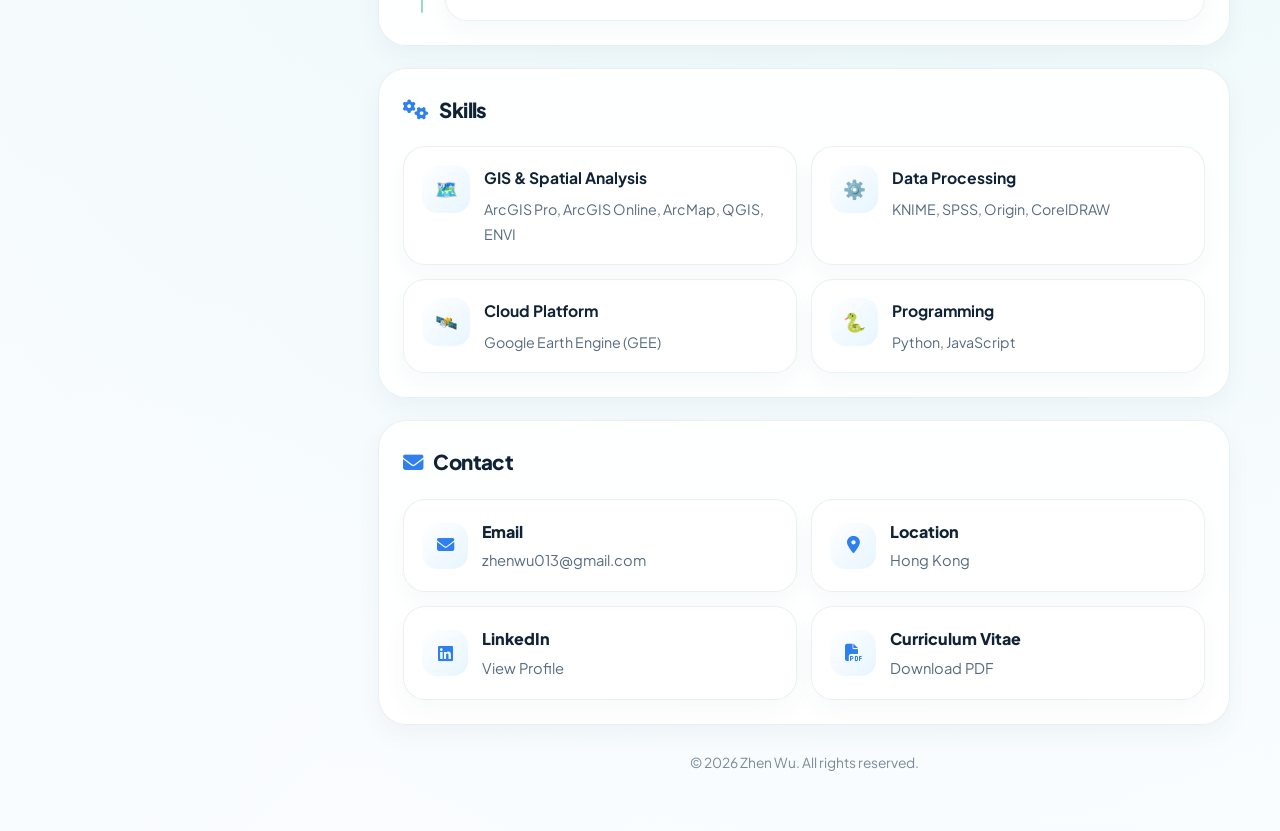
==== commit ce93bc15: "Update index.html" ====
--- a/index.html
+++ b/index.html
@@ -309,11 +309,11 @@
     }
 
     .hero-with-photo {
-      min-height: 520px;
-      padding: 40px 42px;
+      min-height: 560px;
+      padding: 38px 42px 40px;
       display: flex;
-      align-items: center;
-      background: url("assets/images/hero-bg.jpg") right center / cover no-repeat;
+      align-items: flex-end;
+      background: url("assets/images/hero-bg.jpg") center 38% / cover no-repeat;
     }
 
     .hero-with-photo::before {
@@ -322,16 +322,14 @@
       inset: 0;
       background:
         linear-gradient(
-          90deg,
-          rgba(248, 252, 255, 0.97) 0%,
-          rgba(248, 252, 255, 0.93) 24%,
-          rgba(248, 252, 255, 0.84) 42%,
-          rgba(248, 252, 255, 0.66) 58%,
-          rgba(248, 252, 255, 0.42) 74%,
-          rgba(248, 252, 255, 0.16) 88%,
-          rgba(248, 252, 255, 0.02) 100%
-        ),
-        radial-gradient(circle at 78% 46%, rgba(248, 252, 255, 0.18), transparent 28%);
+          0deg,
+          rgba(248, 252, 255, 0.96) 0%,
+          rgba(248, 252, 255, 0.90) 24%,
+          rgba(248, 252, 255, 0.68) 40%,
+          rgba(248, 252, 255, 0.22) 58%,
+          rgba(248, 252, 255, 0.03) 76%,
+          rgba(248, 252, 255, 0.00) 100%
+        );
       pointer-events: none;
     }
 
@@ -1039,212 +1037,76 @@
       z-index: 1;
       width: 100%;
       display: grid;
-      grid-template-columns: repeat(2, minmax(0, 1fr));
-      gap: 42px;
-      align-items: center;
-    }
-
-    .hero-content {
-      width: 100%;
-      max-width: 620px;
-      padding: 0;
-      background: transparent;
-      border: 0;
-      box-shadow: none;
-      backdrop-filter: none;
-      -webkit-backdrop-filter: none;
-      text-shadow: 0 1px 0 rgba(255, 255, 255, 0.55);
-    }
-
-    .hero-content .eyebrow {
-      margin-bottom: 14px;
+      grid-template-columns: minmax(250px, 0.82fr) minmax(0, 1.35fr);
+      gap: 34px;
+      align-items: end;
+    }
+
+    .hero-identity,
+    .hero-meta {
+      min-width: 0;
+    }
+
+    .hero-identity .eyebrow {
+      margin-bottom: 12px;
       background: rgba(255, 255, 255, 0.58);
       backdrop-filter: blur(8px);
       -webkit-backdrop-filter: blur(8px);
     }
 
-    .hero-content h1 {
-      font-size: clamp(2.55rem, 4.2vw, 4.2rem);
-      max-width: 560px;
+    .hero-identity h1 {
+      font-size: clamp(2.6rem, 4.4vw, 4.35rem);
+      max-width: 520px;
       color: #102235;
-    }
-
-    .hero-content .hero-lead {
-      margin-top: 16px;
-      max-width: 560px;
-      font-size: 1rem;
-      color: #274663;
-      line-height: 1.72;
+      text-shadow: 0 1px 0 rgba(255,255,255,0.55);
+    }
+
+    .hero-meta {
+      display: grid;
+      gap: 13px;
+      align-content: end;
     }
 
     .hero-personal-line {
-      margin-top: 14px;
       display: flex;
-      align-items: flex-start;
-      gap: 10px;
-      padding: 10px 0;
-      border-radius: 0;
-      background: transparent;
-      border: 0;
-      color: #35536f;
-      font-size: 0.86rem;
-      line-height: 1.6;
+      align-items: center;
+      gap: 9px;
+      color: #203f5b;
+      font-size: 0.90rem;
+      line-height: 1.5;
+      font-weight: 600;
     }
 
     .hero-personal-line i {
       color: var(--accent);
-      margin-top: 3px;
       flex-shrink: 0;
+    }
+
+    .hero-tags {
+      display: flex;
+      flex-wrap: wrap;
+      gap: 8px;
+      margin-top: 0;
+    }
+
+    .hero-tags .pill {
+      padding: 7px 11px;
+      background: rgba(255,255,255,0.62);
+      border-color: rgba(47,128,237,0.10);
+      color: #35536f;
+      backdrop-filter: blur(7px);
+      -webkit-backdrop-filter: blur(7px);
     }
 
     .hero-actions-inline {
       display: flex;
       flex-wrap: wrap;
       gap: 10px;
-      margin-top: 18px;
+      margin-top: 2px;
     }
 
     .hero-actions-inline .btn {
       padding: 10px 14px;
-    }
-
-    .hero-signature {
-      margin-top: 18px;
-      display: flex;
-      flex-wrap: wrap;
-      gap: 9px;
-    }
-
-    .hero-signature span {
-      display: inline-flex;
-      align-items: center;
-      gap: 7px;
-      padding: 8px 11px;
-      border-radius: 999px;
-      background: rgba(255, 255, 255, 0.52);
-      border: 1px solid rgba(47, 128, 237, 0.08);
-      color: #55748d;
-      font-size: 0.77rem;
-      font-weight: 700;
-      backdrop-filter: blur(8px);
-      -webkit-backdrop-filter: blur(8px);
-    }
-
-    .hero-signature i {
-      color: #5f9ccb;
-    }
-
-
-    .hero-side {
-      justify-self: stretch;
-      width: 100%;
-      max-width: none;
-      display: grid;
-      gap: 14px;
-      align-self: center;
-      padding: 18px 0 18px 28px;
-      border-left: 1px solid rgba(255, 255, 255, 0.92);
-      background: linear-gradient(180deg, rgba(255,255,255,0.16), rgba(255,255,255,0.08));
-      border-radius: 18px;
-      backdrop-filter: blur(6px);
-      -webkit-backdrop-filter: blur(6px);
-    }
-
-    .hero-side-label {
-      display: inline-flex;
-      align-items: center;
-      gap: 8px;
-      color: #111111;
-      font-size: 0.77rem;
-      font-weight: 400;
-      letter-spacing: 0.10em;
-      text-transform: uppercase;
-    }
-
-    .hero-side-text {
-      color: #111111;
-      font-size: 1.06rem;
-      line-height: 1.64;
-      max-width: 28ch;
-      font-weight: 400;
-      text-shadow: 0 1px 0 rgba(255,255,255,0.48);
-    }
-
-    .hero-index-list {
-      display: grid;
-      gap: 0;
-      margin-top: 6px;
-      border-top: 1px solid rgba(255, 255, 255, 0.84);
-    }
-
-    .hero-index-row {
-      display: grid;
-      grid-template-columns: 42px 1fr;
-      gap: 12px;
-      padding: 13px 0;
-      border-bottom: 1px solid rgba(255, 255, 255, 0.84);
-    }
-
-    .hero-index-number {
-      color: #111111;
-      font-size: 0.73rem;
-      font-weight: 400;
-      letter-spacing: 0.10em;
-      padding-top: 2px;
-    }
-
-    .hero-index-row strong {
-      display: block;
-      color: #111111;
-      font-size: 0.83rem;
-      margin-bottom: 4px;
-      font-weight: 400;
-    }
-
-    .hero-index-row span {
-      display: block;
-      color: #111111;
-      font-size: 0.81rem;
-      line-height: 1.55;
-      font-weight: 400;
-    }
-
-    .hero-side-list {
-      display: grid;
-      gap: 10px;
-      margin-top: 4px;
-    }
-
-    .hero-side-item {
-      display: flex;
-      gap: 10px;
-      align-items: flex-start;
-      padding-left: 14px;
-      border-left: 2px solid rgba(255,255,255,0.70);
-    }
-
-    .hero-side-item i {
-      color: var(--accent);
-      margin-top: 3px;
-      font-size: 0.90rem;
-      flex-shrink: 0;
-      width: 16px;
-      text-align: center;
-    }
-
-    .hero-side-item strong {
-      display: block;
-      color: #173450;
-      font-size: 0.80rem;
-      margin-bottom: 2px;
-      line-height: 1.2;
-    }
-
-    .hero-side-item span {
-      display: block;
-      color: #45647f;
-      font-size: 0.80rem;
-      line-height: 1.5;
     }
 
     @media (max-width: 1120px) {
@@ -1256,18 +1118,24 @@
         position: relative;
         top: auto;
       }
+    }
+
+    @media (max-width: 920px) {
+      .hero-with-photo {
+        min-height: 650px;
+        padding: 26px;
+        background-position: center 28%;
+      }
 
       .hero-layout {
-        grid-template-columns: 1fr 320px;
-        gap: 24px;
-      }
-
-      .hero-content {
-        max-width: 100%;
-      }
-    }
-
-    @media (max-width: 920px) {
+        grid-template-columns: 1fr;
+        gap: 16px;
+      }
+
+      .hero-meta {
+        gap: 11px;
+      }
+
       .hero-with-photo {
         min-height: 620px;
         padding: 26px;
@@ -1342,6 +1210,20 @@
     }
 
     @media (max-width: 680px) {
+      .hero-with-photo {
+        min-height: 680px;
+        padding: 22px 20px;
+        background-position: center 24%;
+      }
+
+      .hero-identity h1 {
+        font-size: 2.25rem;
+      }
+
+      .hero-personal-line {
+        font-size: 0.84rem;
+      }
+
       .hero-with-photo {
         min-height: 640px;
         padding: 18px;
@@ -1488,7 +1370,7 @@
       <main class="main">
         <section class="hero hero-with-photo panel reveal">
           <div class="hero-layout">
-            <div class="hero-content">
+            <div class="hero-identity">
               <span class="eyebrow">
                 <i class="fa-solid fa-hand-sparkles"></i>
                 Hello, I’m Zhen
@@ -1498,12 +1380,12 @@
                 Zhen Wu
                 <span>Geospatial Data Science</span>
               </h1>
-
+            </div>
+
+            <div class="hero-meta">
               <div class="hero-personal-line">
                 <i class="fa-solid fa-location-dot"></i>
-                <span>
-                  Currently a Postdoctoral Researcher at The Chinese University of Hong Kong.
-                </span>
+                <span>Currently a Postdoctoral Researcher at The Chinese University of Hong Kong.</span>
               </div>
 
               <div class="hero-tags">
